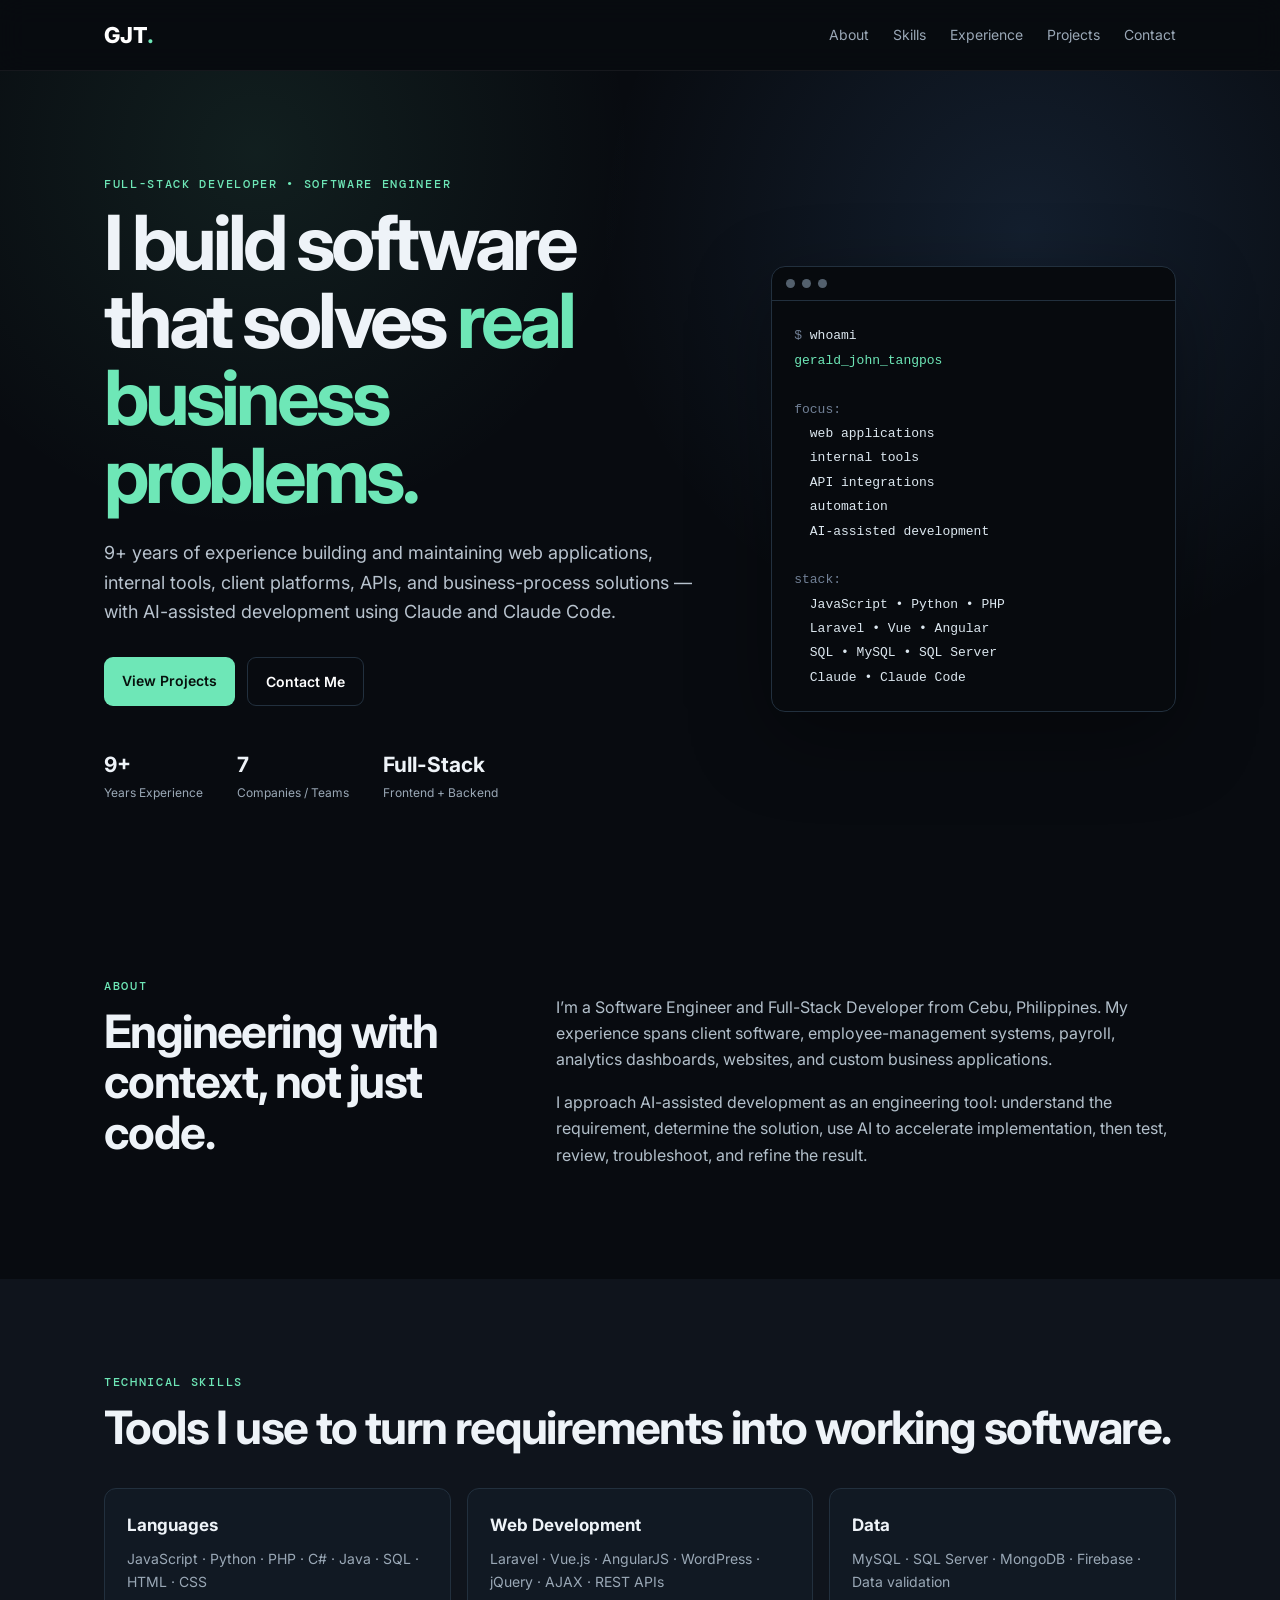
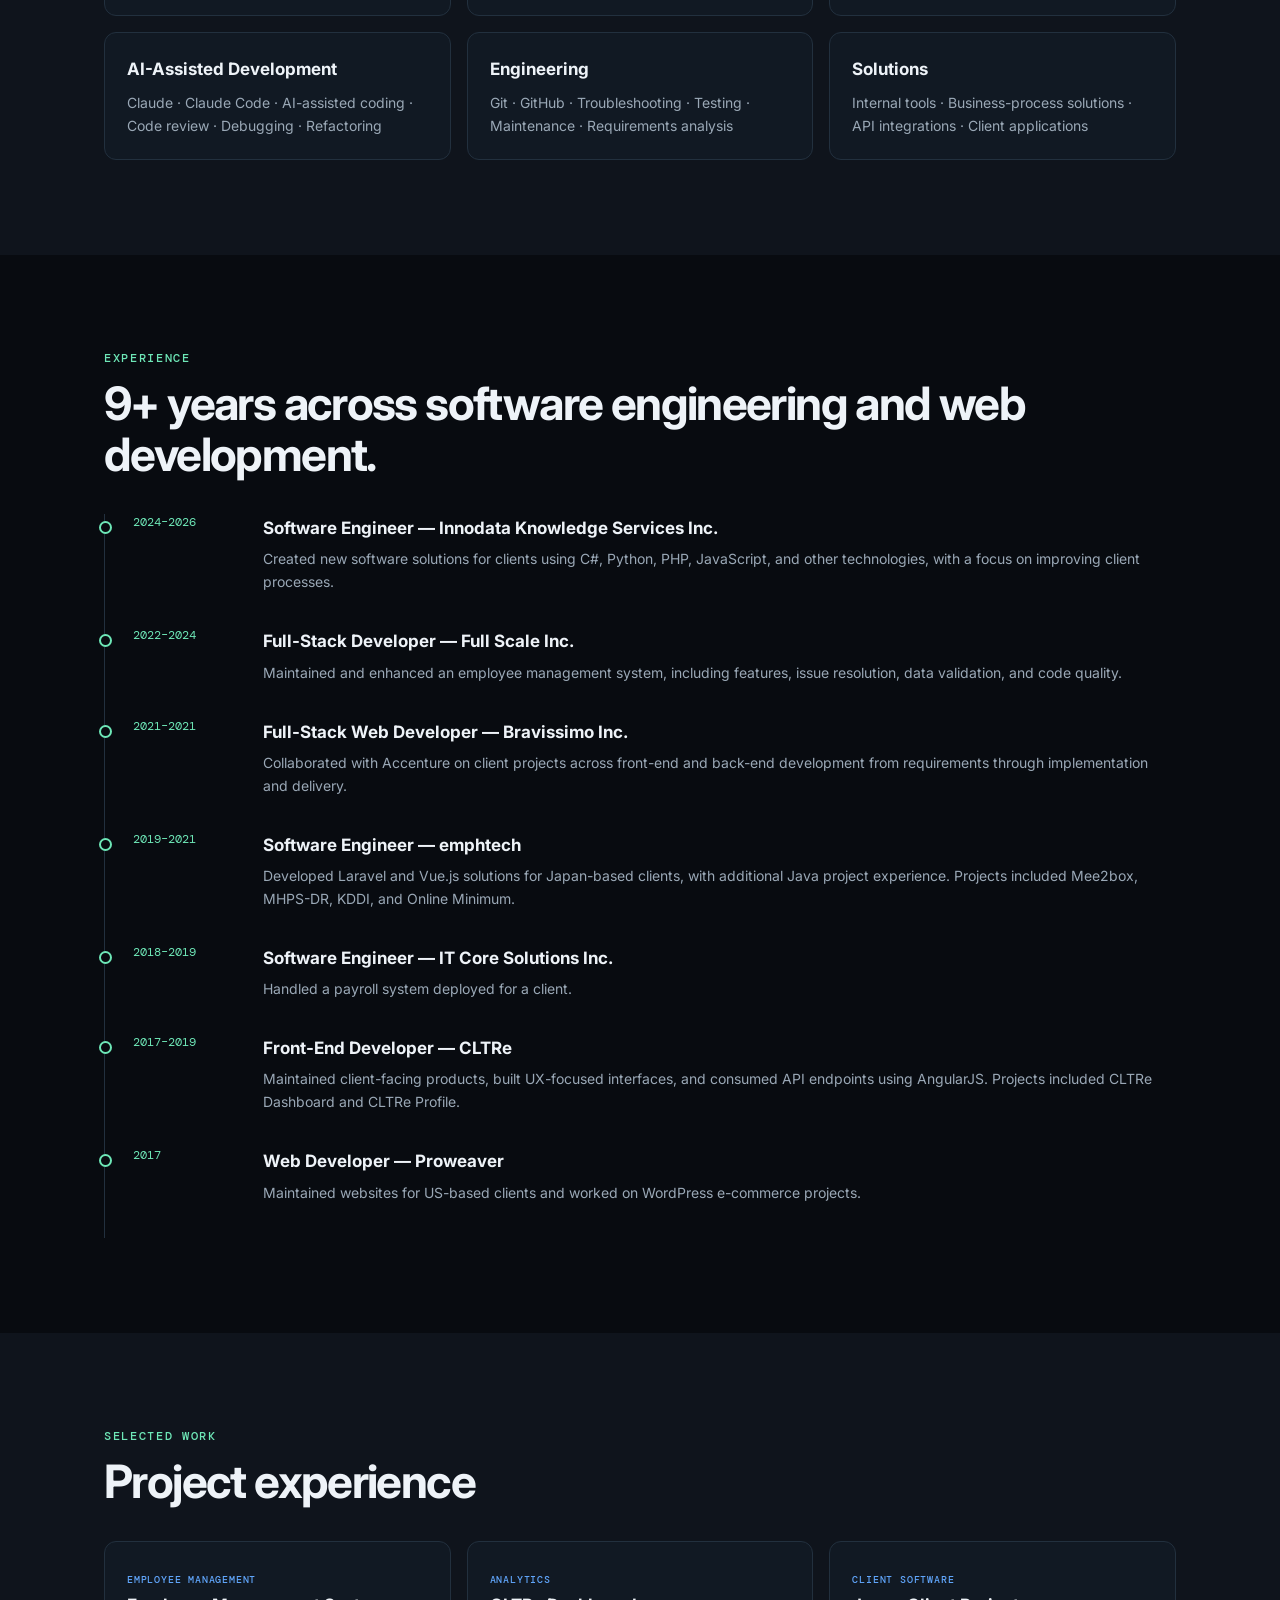
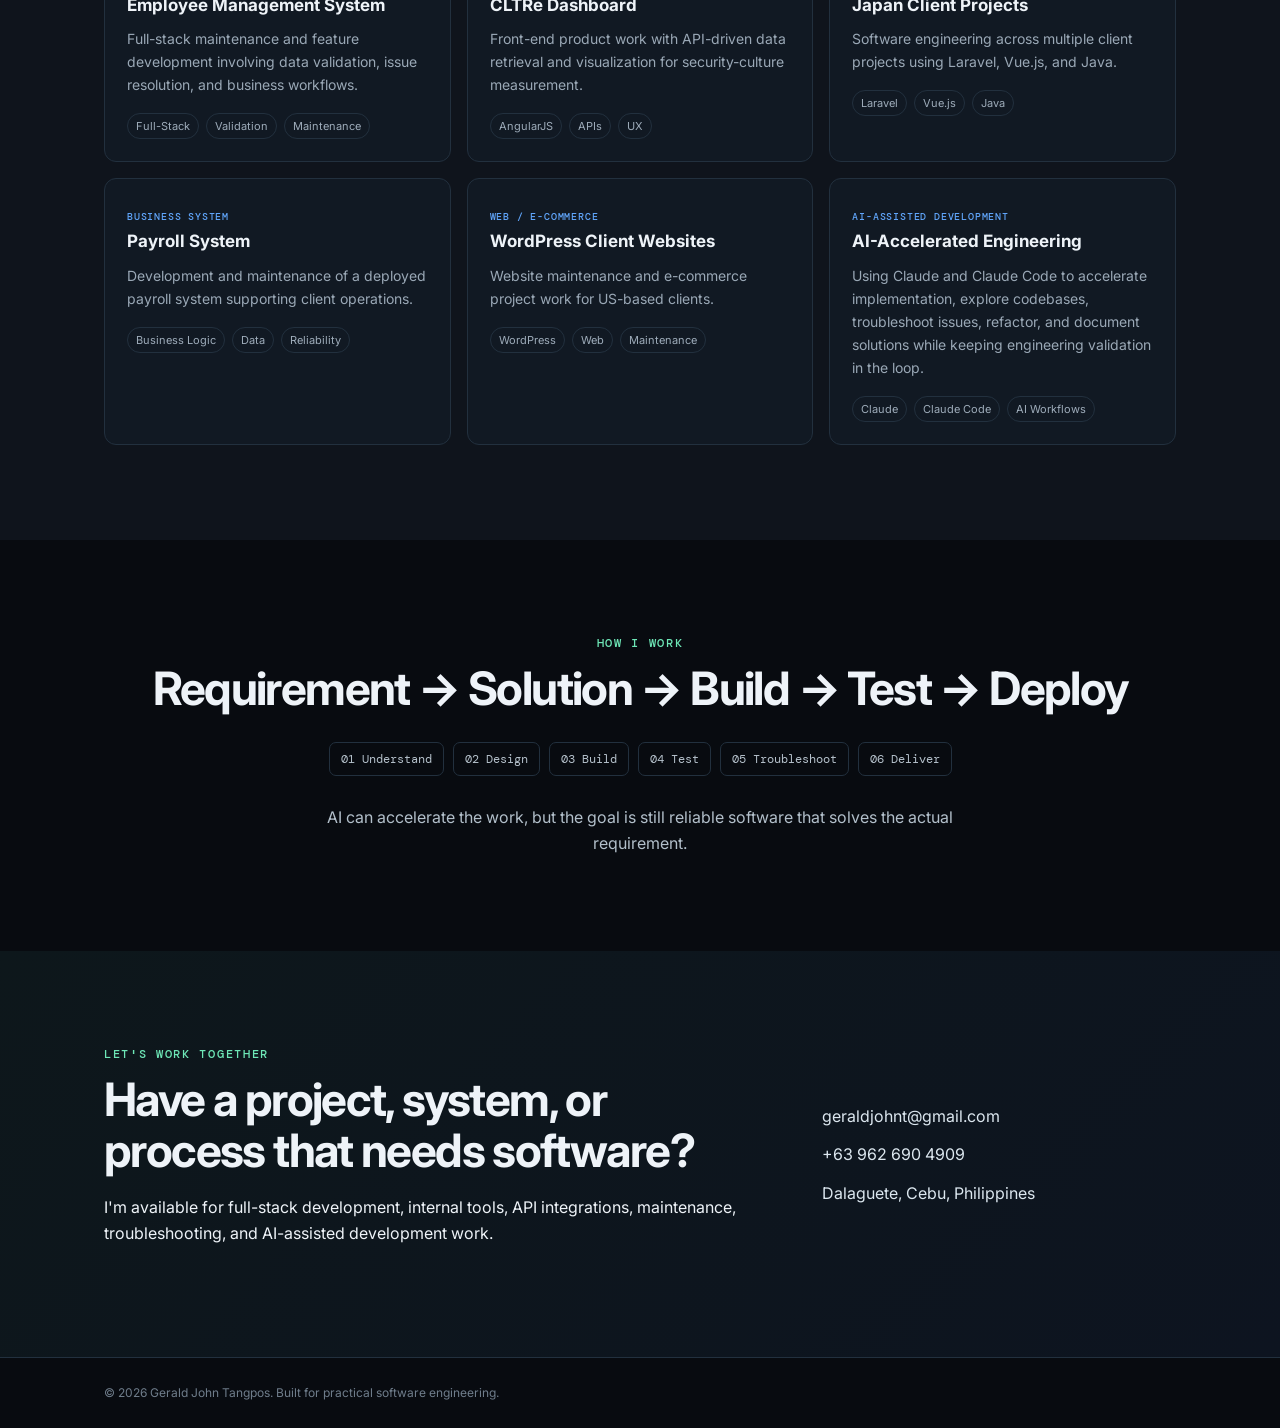
==== index.html @ 9de00f64 "First commit." ====
<!doctype html>
<html lang="en">
<head>
<meta charset="utf-8">
<meta name="viewport" content="width=device-width, initial-scale=1">
<title>Gerald John Tangpos — Full-Stack Developer</title>
<meta name="description" content="Portfolio of Gerald John Tangpos, Full-Stack Developer and Software Engineer specializing in modern web development and AI-assisted development.">
<link rel="stylesheet" href="style.css">
</head>
<body>
<header class="nav">
  <div class="wrap nav-inner">
    <a class="brand" href="#top">GJT<span>.</span></a>
    <nav>
      <a href="#about">About</a><a href="#skills">Skills</a><a href="#experience">Experience</a><a href="#projects">Projects</a><a href="#contact">Contact</a>
    </nav>
  </div>
</header>

<main id="top">
<section class="hero">
  <div class="wrap hero-grid">
    <div>
      <p class="eyebrow">FULL-STACK DEVELOPER • SOFTWARE ENGINEER</p>
      <h1>I build software that solves <span>real business problems.</span></h1>
      <p class="lead">9+ years of experience building and maintaining web applications, internal tools, client platforms, APIs, and business-process solutions — with AI-assisted development using Claude and Claude Code.</p>
      <div class="actions">
        <a class="btn primary" href="#projects">View Projects</a>
        <a class="btn secondary" href="mailto:geraldjohnt@gmail.com">Contact Me</a>
      </div>
      <div class="mini-stats"><div><strong>9+</strong><span>Years Experience</span></div><div><strong>7</strong><span>Companies / Teams</span></div><div><strong>Full-Stack</strong><span>Frontend + Backend</span></div></div>
    </div>
    <div class="hero-card">
      <div class="terminal-top"><i></i><i></i><i></i></div>
      <pre><code><span class="muted">$</span> whoami
<span class="key">gerald_john_tangpos</span>

<span class="muted">focus:</span>
  web applications
  internal tools
  API integrations
  automation
  AI-assisted development

<span class="muted">stack:</span>
  JavaScript • Python • PHP
  Laravel • Vue • Angular
  SQL • MySQL • SQL Server
  Claude • Claude Code</code></pre>
    </div>
  </div>
</section>

<section id="about" class="section">
<div class="wrap two-col">
  <div><p class="eyebrow">ABOUT</p><h2>Engineering with context, not just code.</h2></div>
  <div class="copy">
    <p>I’m a Software Engineer and Full-Stack Developer from Cebu, Philippines. My experience spans client software, employee-management systems, payroll, analytics dashboards, websites, and custom business applications.</p>
    <p>I approach AI-assisted development as an engineering tool: understand the requirement, determine the solution, use AI to accelerate implementation, then test, review, troubleshoot, and refine the result.</p>
  </div>
</div>
</section>

<section id="skills" class="section alt">
<div class="wrap">
  <p class="eyebrow">TECHNICAL SKILLS</p><h2>Tools I use to turn requirements into working software.</h2>
  <div class="skill-grid">
    <article><h3>Languages</h3><p>JavaScript · Python · PHP · C# · Java · SQL · HTML · CSS</p></article>
    <article><h3>Web Development</h3><p>Laravel · Vue.js · AngularJS · WordPress · jQuery · AJAX · REST APIs</p></article>
    <article><h3>Data</h3><p>MySQL · SQL Server · MongoDB · Firebase · Data validation</p></article>
    <article><h3>AI-Assisted Development</h3><p>Claude · Claude Code · AI-assisted coding · Code review · Debugging · Refactoring</p></article>
    <article><h3>Engineering</h3><p>Git · GitHub · Troubleshooting · Testing · Maintenance · Requirements analysis</p></article>
    <article><h3>Solutions</h3><p>Internal tools · Business-process solutions · API integrations · Client applications</p></article>
  </div>
</div>
</section>

<section id="experience" class="section">
<div class="wrap">
  <p class="eyebrow">EXPERIENCE</p><h2>9+ years across software engineering and web development.</h2>
  <div class="timeline">
    <div><span>2024–2026</span><article><h3>Software Engineer — Innodata Knowledge Services Inc.</h3><p>Created new software solutions for clients using C#, Python, PHP, JavaScript, and other technologies, with a focus on improving client processes.</p></article></div>
    <div><span>2022–2024</span><article><h3>Full-Stack Developer — Full Scale Inc.</h3><p>Maintained and enhanced an employee management system, including features, issue resolution, data validation, and code quality.</p></article></div>
    <div><span>2021–2021</span><article><h3>Full-Stack Web Developer — Bravissimo Inc.</h3><p>Collaborated with Accenture on client projects across front-end and back-end development from requirements through implementation and delivery.</p></article></div>
    <div><span>2019–2021</span><article><h3>Software Engineer — emphtech</h3><p>Developed Laravel and Vue.js solutions for Japan-based clients, with additional Java project experience. Projects included Mee2box, MHPS-DR, KDDI, and Online Minimum.</p></article></div>
    <div><span>2018–2019</span><article><h3>Software Engineer — IT Core Solutions Inc.</h3><p>Handled a payroll system deployed for a client.</p></article></div>
    <div><span>2017–2019</span><article><h3>Front-End Developer — CLTRe</h3><p>Maintained client-facing products, built UX-focused interfaces, and consumed API endpoints using AngularJS. Projects included CLTRe Dashboard and CLTRe Profile.</p></article></div>
    <div><span>2017</span><article><h3>Web Developer — Proweaver</h3><p>Maintained websites for US-based clients and worked on WordPress e-commerce projects.</p></article></div>
  </div>
</div>
</section>

<section id="projects" class="section alt">
<div class="wrap">
  <p class="eyebrow">SELECTED WORK</p><h2>Project experience</h2>
  <div class="project-grid">
    <article class="project"><span class="tag">EMPLOYEE MANAGEMENT</span><h3>Employee Management System</h3><p>Full-stack maintenance and feature development involving data validation, issue resolution, and business workflows.</p><div class="chips"><span>Full-Stack</span><span>Validation</span><span>Maintenance</span></div></article>
    <article class="project"><span class="tag">ANALYTICS</span><h3>CLTRe Dashboard</h3><p>Front-end product work with API-driven data retrieval and visualization for security-culture measurement.</p><div class="chips"><span>AngularJS</span><span>APIs</span><span>UX</span></div></article>
    <article class="project"><span class="tag">CLIENT SOFTWARE</span><h3>Japan Client Projects</h3><p>Software engineering across multiple client projects using Laravel, Vue.js, and Java.</p><div class="chips"><span>Laravel</span><span>Vue.js</span><span>Java</span></div></article>
    <article class="project"><span class="tag">BUSINESS SYSTEM</span><h3>Payroll System</h3><p>Development and maintenance of a deployed payroll system supporting client operations.</p><div class="chips"><span>Business Logic</span><span>Data</span><span>Reliability</span></div></article>
    <article class="project"><span class="tag">WEB / E-COMMERCE</span><h3>WordPress Client Websites</h3><p>Website maintenance and e-commerce project work for US-based clients.</p><div class="chips"><span>WordPress</span><span>Web</span><span>Maintenance</span></div></article>
    <article class="project"><span class="tag">AI-ASSISTED DEVELOPMENT</span><h3>AI-Accelerated Engineering</h3><p>Using Claude and Claude Code to accelerate implementation, explore codebases, troubleshoot issues, refactor, and document solutions while keeping engineering validation in the loop.</p><div class="chips"><span>Claude</span><span>Claude Code</span><span>AI Workflows</span></div></article>
  </div>
</div>
</section>

<section class="section">
<div class="wrap cta">
  <p class="eyebrow">HOW I WORK</p><h2>Requirement → Solution → Build → Test → Deploy</h2>
  <div class="process"><span>01 Understand</span><span>02 Design</span><span>03 Build</span><span>04 Test</span><span>05 Troubleshoot</span><span>06 Deliver</span></div>
  <p class="copy center">AI can accelerate the work, but the goal is still reliable software that solves the actual requirement.</p>
</div>
</section>

<section id="contact" class="section contact">
<div class="wrap contact-box">
  <div><p class="eyebrow">LET'S WORK TOGETHER</p><h2>Have a project, system, or process that needs software?</h2><p>I'm available for full-stack development, internal tools, API integrations, maintenance, troubleshooting, and AI-assisted development work.</p></div>
  <div class="contact-links"><a href="mailto:geraldjohnt@gmail.com">geraldjohnt@gmail.com</a><a href="tel:+639626904909">+63 962 690 4909</a><span>Dalaguete, Cebu, Philippines</span></div>
</div>
</section>
</main>
<footer><div class="wrap">© 2026 Gerald John Tangpos. Built for practical software engineering.</div></footer>
<script src="script.js"></script>
</body>
</html>
---- style.css ----
@import url('https://fonts.googleapis.com/css2?family=DM+Mono:wght@400;500&family=Inter:wght@400;500;600;700;800&display=swap');
:root{--bg:#080b10;--panel:#0f141c;--panel2:#111923;--text:#eef3f8;--muted:#9aa8b6;--line:#22303e;--accent:#6ee7b7;--accent2:#60a5fa;--max:1120px}
*{box-sizing:border-box}html{scroll-behavior:smooth}body{margin:0;background:var(--bg);color:var(--text);font-family:Inter,system-ui,sans-serif;line-height:1.65}.wrap{max-width:var(--max);margin:auto;padding:0 24px}
.nav{position:sticky;top:0;z-index:20;background:rgba(8,11,16,.82);backdrop-filter:blur(14px);border-bottom:1px solid rgba(255,255,255,.06)}.nav-inner{height:70px;display:flex;align-items:center;justify-content:space-between}.brand{font-weight:800;font-size:22px;color:#fff;text-decoration:none}.brand span{color:var(--accent)}nav{display:flex;gap:24px}nav a{color:var(--muted);text-decoration:none;font-size:14px}nav a:hover{color:#fff}
.hero{padding:105px 0 80px;background:radial-gradient(circle at 80% 20%,rgba(96,165,250,.13),transparent 35%),radial-gradient(circle at 20% 10%,rgba(110,231,183,.09),transparent 30%)}.hero-grid{display:grid;grid-template-columns:1.2fr .8fr;gap:60px;align-items:center}h1{font-size:clamp(44px,6vw,76px);line-height:1.02;letter-spacing:-.055em;margin:12px 0 24px}h1 span{color:var(--accent)}.lead{font-size:18px;color:#b8c3ce;max-width:760px}.eyebrow{font:500 12px "DM Mono",monospace;letter-spacing:.14em;color:var(--accent);margin:0 0 12px}.actions{display:flex;gap:12px;margin:30px 0}.btn{display:inline-block;padding:12px 18px;border-radius:9px;text-decoration:none;font-weight:600;font-size:14px}.primary{background:var(--accent);color:#06100c}.secondary{border:1px solid var(--line);color:#fff}.mini-stats{display:flex;gap:34px;margin-top:42px}.mini-stats div{display:flex;flex-direction:column}.mini-stats strong{font-size:21px}.mini-stats span{color:var(--muted);font-size:12px}
.hero-card{background:#070a0e;border:1px solid var(--line);border-radius:14px;box-shadow:0 25px 80px rgba(0,0,0,.35);overflow:hidden}.terminal-top{padding:12px 14px;border-bottom:1px solid var(--line);display:flex;gap:7px}.terminal-top i{width:9px;height:9px;border-radius:50%;background:#53606d}.hero-card pre{padding:22px;margin:0;overflow:auto;font:13px/1.8 "DM Mono",monospace;color:#dce7ef}.key{color:var(--accent)}.muted{color:#718096}
.section{padding:95px 0}.alt{background:var(--panel)}.two-col{display:grid;grid-template-columns:.75fr 1.25fr;gap:80px}h2{font-size:clamp(30px,4vw,46px);line-height:1.1;letter-spacing:-.035em;margin:0 0 18px}.copy{color:#b2bfca}.skill-grid,.project-grid{display:grid;grid-template-columns:repeat(3,1fr);gap:16px;margin-top:35px}.skill-grid article,.project{background:var(--panel2);border:1px solid var(--line);border-radius:12px;padding:22px}.skill-grid h3,.project h3{margin:0 0 8px;font-size:17px}.skill-grid p,.project p{margin:0;color:var(--muted);font-size:14px}.timeline{margin-top:35px;border-left:1px solid var(--line);padding-left:28px}.timeline>div{display:grid;grid-template-columns:110px 1fr;gap:20px;padding:0 0 34px;position:relative}.timeline>div:before{content:"";position:absolute;left:-34px;top:7px;width:9px;height:9px;border:2px solid var(--accent);border-radius:50%;background:var(--bg)}.timeline span{font:12px "DM Mono",monospace;color:var(--accent)}.timeline h3{margin:0 0 5px;font-size:17px}.timeline p{margin:0;color:var(--muted);font-size:14px}.tag{font:500 10px "DM Mono",monospace;color:var(--accent2);letter-spacing:.08em}.chips{display:flex;flex-wrap:wrap;gap:7px;margin-top:17px}.chips span{border:1px solid var(--line);border-radius:999px;padding:3px 8px;color:#9eacba;font-size:11px}.cta{text-align:center}.process{display:flex;justify-content:center;flex-wrap:wrap;gap:9px;margin:28px 0}.process span{font:12px "DM Mono",monospace;border:1px solid var(--line);padding:8px 11px;border-radius:7px;color:#b6c2cc}.center{max-width:700px;margin:0 auto}.contact{background:linear-gradient(135deg,#0d171b,#0d1420)}.contact-box{display:grid;grid-template-columns:1.3fr .7fr;gap:60px;align-items:center}.contact-links{display:flex;flex-direction:column;gap:12px}.contact-links a,.contact-links span{color:#dce7ef;text-decoration:none}.contact-links a:hover{color:var(--accent)}footer{padding:25px 0;border-top:1px solid var(--line);color:#6f7d8b;font-size:12px}
@media(max-width:800px){nav{display:none}.hero{padding-top:70px}.hero-grid,.two-col,.contact-box{grid-template-columns:1fr}.skill-grid,.project-grid{grid-template-columns:1fr}.mini-stats{gap:18px;flex-wrap:wrap}.timeline>div{grid-template-columns:1fr;gap:4px}.hero-card{margin-top:20px}}
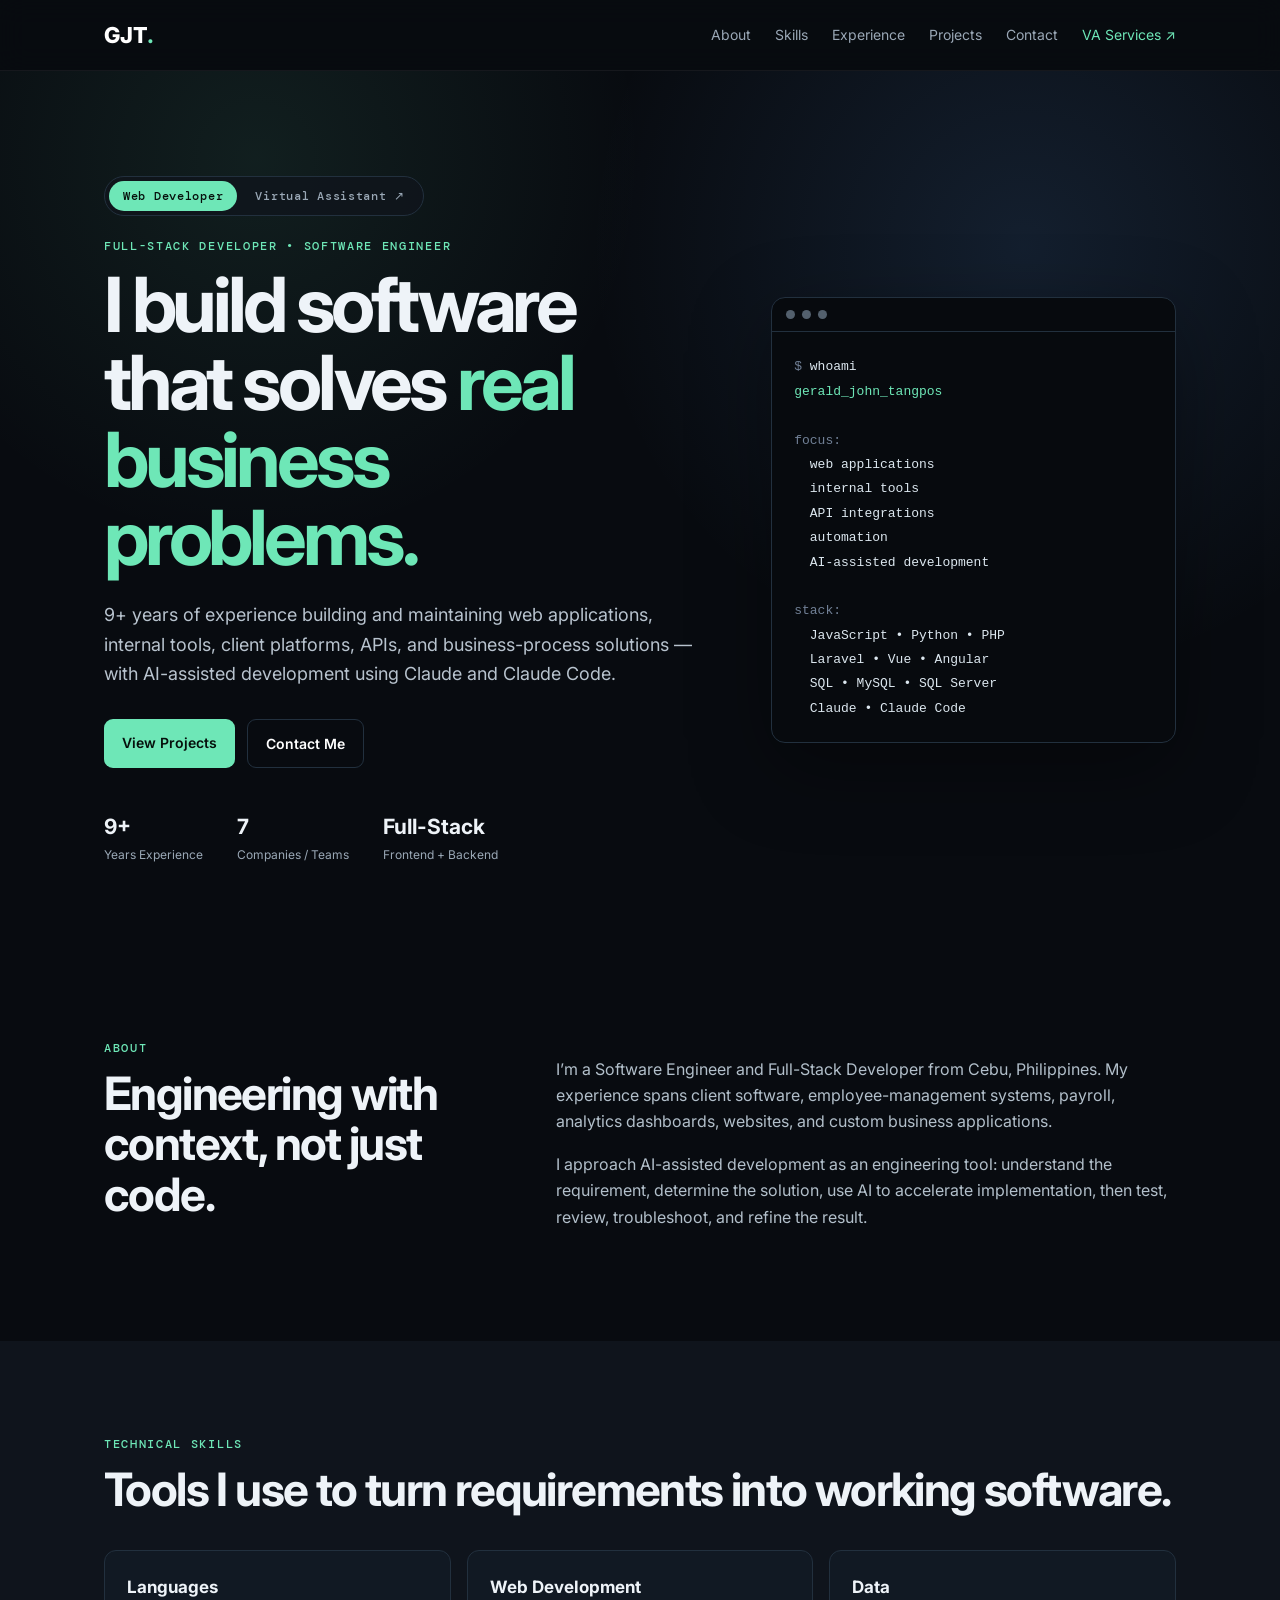
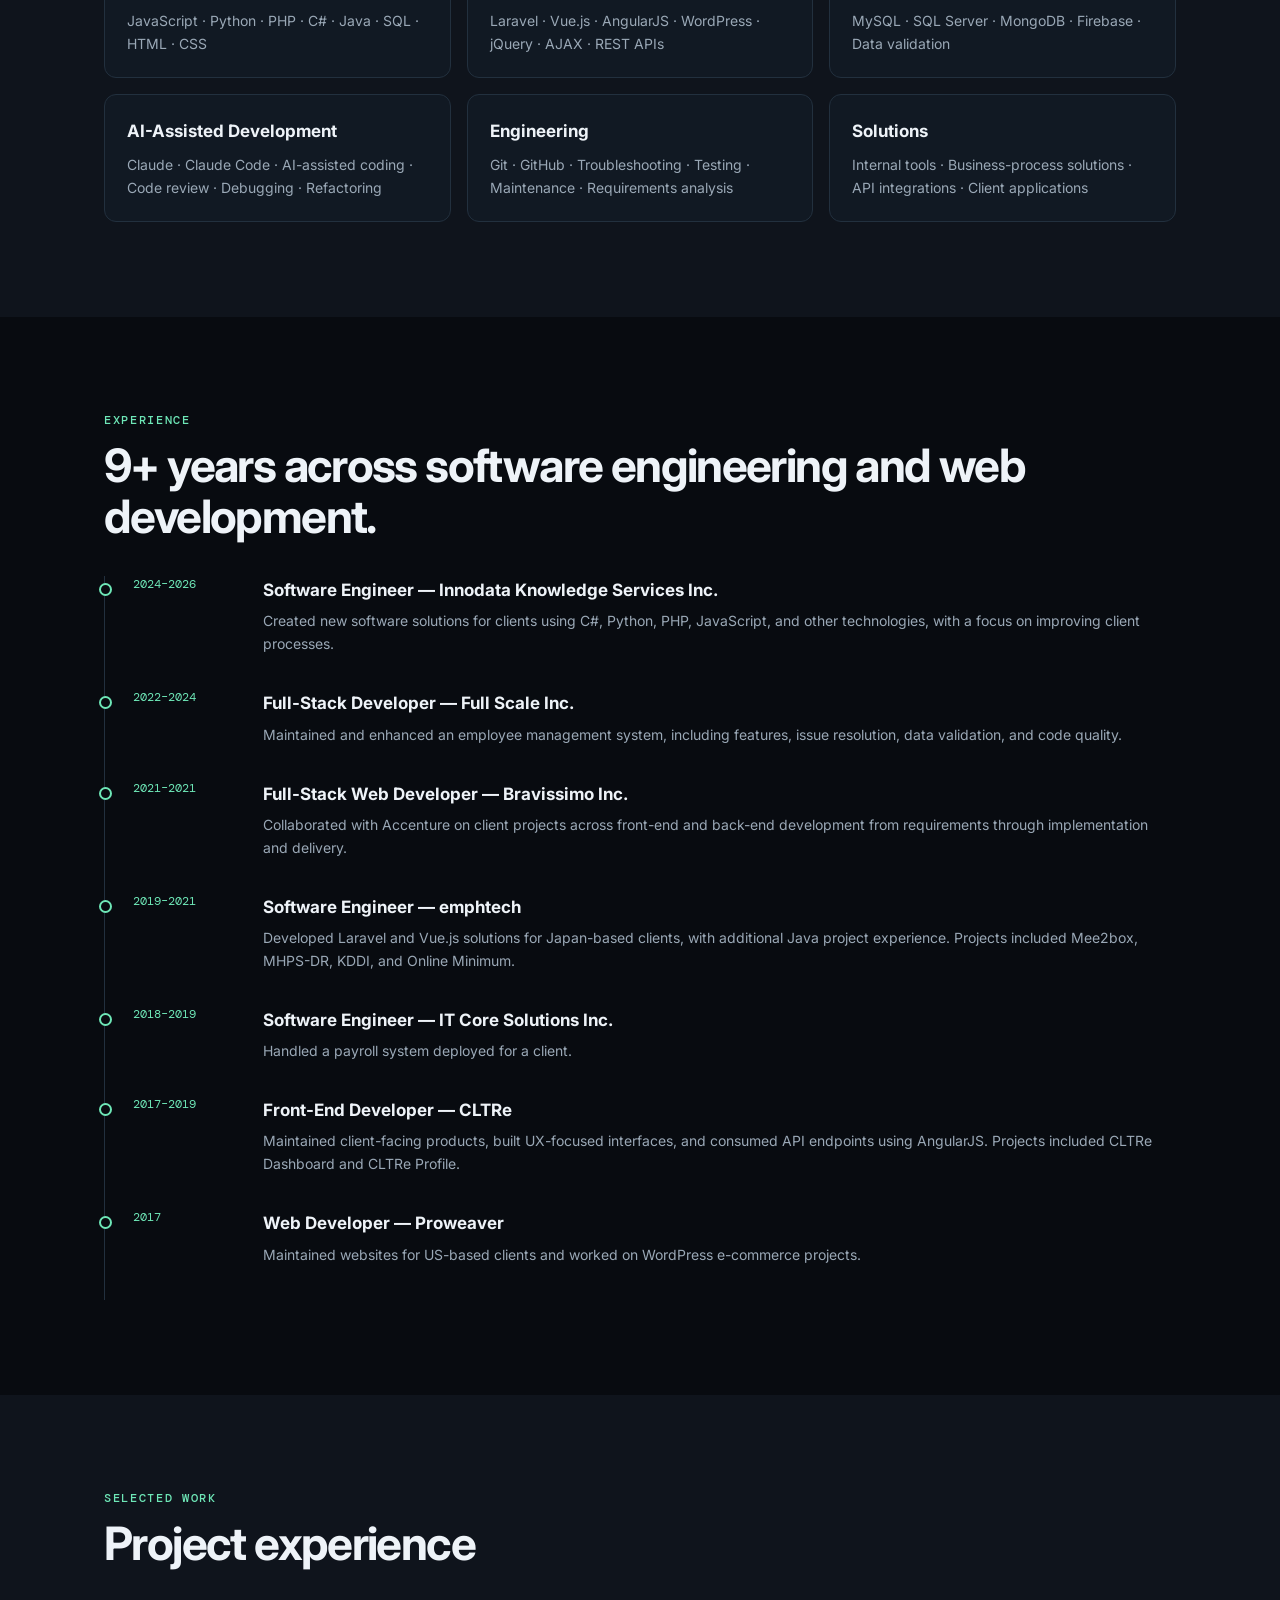
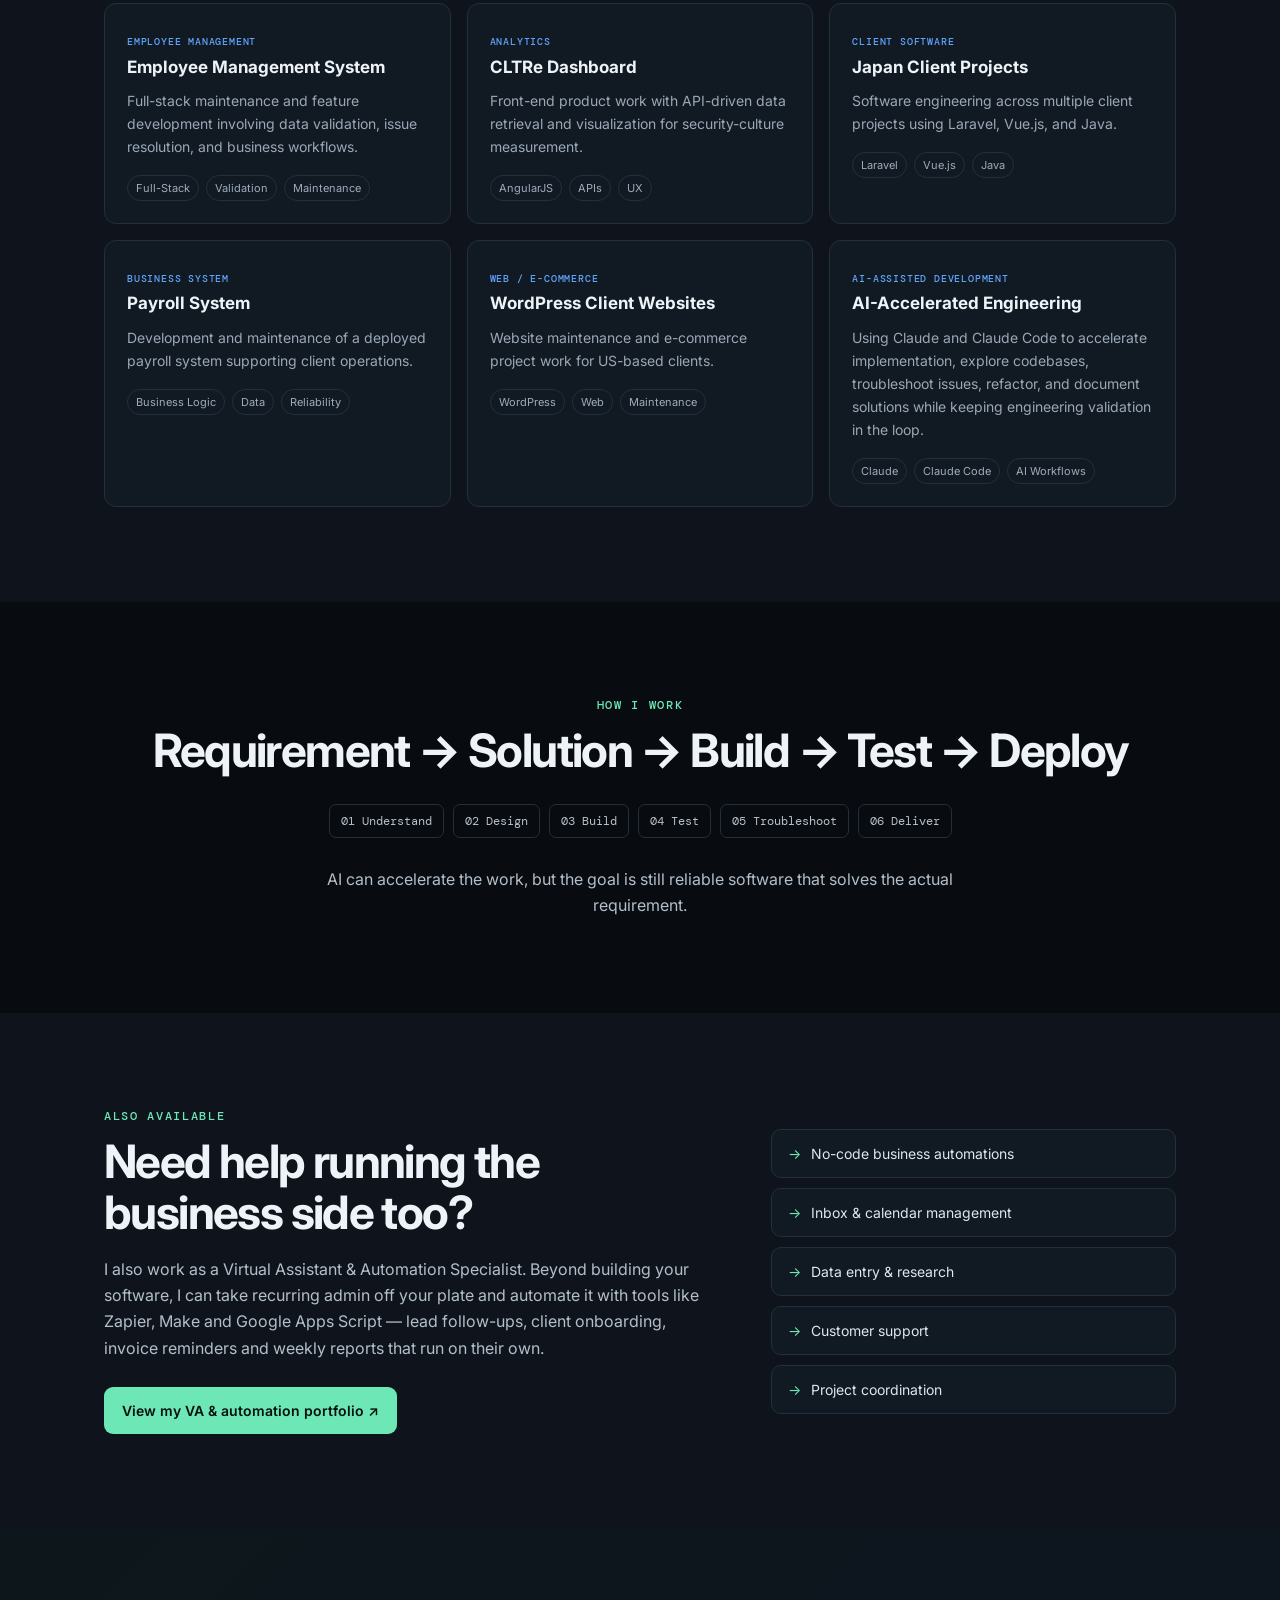
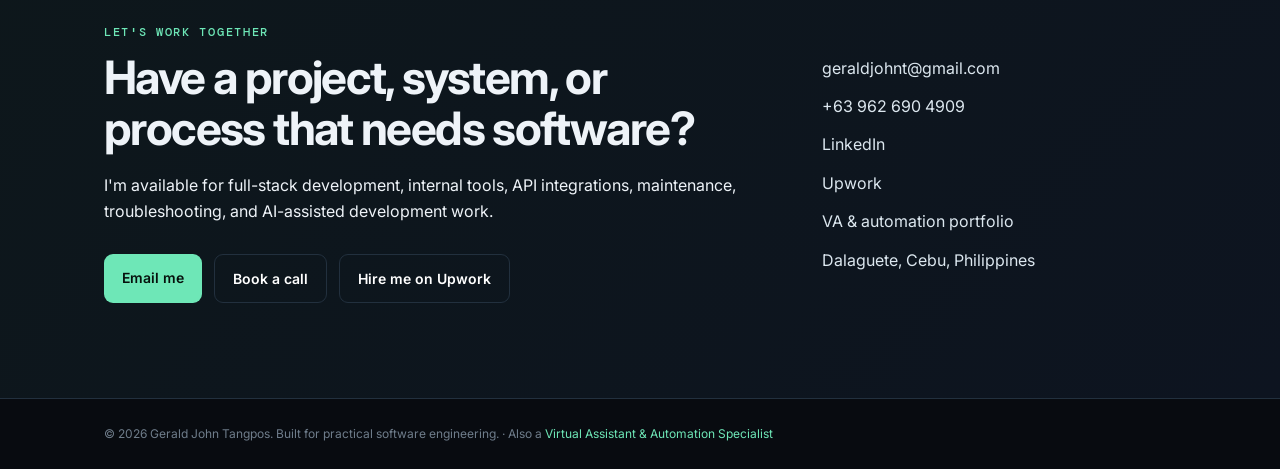
==== commit e724f778: "Link to VA portfolio; add contact links, sharing meta and polish - Hero switcher (Web Developer | Vi" ====
--- a/index.html
+++ b/index.html
@@ -5,6 +5,16 @@
 <meta name="viewport" content="width=device-width, initial-scale=1">
 <title>Gerald John Tangpos — Full-Stack Developer</title>
 <meta name="description" content="Portfolio of Gerald John Tangpos, Full-Stack Developer and Software Engineer specializing in modern web development and AI-assisted development.">
+<meta name="theme-color" content="#080b10">
+<meta property="og:type" content="website">
+<meta property="og:url" content="https://geraldjohnt.github.io/web-developer-portfolio/">
+<meta property="og:title" content="Gerald John Tangpos — Full-Stack Developer">
+<meta property="og:description" content="I build software that solves real business problems: web applications, internal tools, API integrations and automation.">
+<meta name="twitter:card" content="summary">
+<link rel="icon" href="data:image/svg+xml,%3Csvg xmlns='http://www.w3.org/2000/svg' viewBox='0 0 64 64'%3E%3Crect width='64' height='64' rx='14' fill='%23080b10'/%3E%3Ctext x='50%25' y='54%25' text-anchor='middle' dominant-baseline='middle' font-family='Arial,sans-serif' font-weight='800' font-size='30' fill='%236ee7b7'%3EGJT%3C/text%3E%3C/svg%3E">
+<link rel="preconnect" href="https://fonts.googleapis.com">
+<link rel="preconnect" href="https://fonts.gstatic.com" crossorigin>
+<link rel="stylesheet" href="https://fonts.googleapis.com/css2?family=DM+Mono:wght@400;500&family=Inter:wght@400;500;600;700;800&display=swap">
 <link rel="stylesheet" href="style.css">
 </head>
 <body>
@@ -12,7 +22,7 @@
   <div class="wrap nav-inner">
     <a class="brand" href="#top">GJT<span>.</span></a>
     <nav>
-      <a href="#about">About</a><a href="#skills">Skills</a><a href="#experience">Experience</a><a href="#projects">Projects</a><a href="#contact">Contact</a>
+      <a href="#about">About</a><a href="#skills">Skills</a><a href="#experience">Experience</a><a href="#projects">Projects</a><a href="#contact">Contact</a><a href="https://geraldjohnt.github.io/va-portfolio/" class="nav-external">VA Services &#8599;</a>
     </nav>
   </div>
 </header>
@@ -21,6 +31,10 @@
 <section class="hero">
   <div class="wrap hero-grid">
     <div>
+      <div class="portfolio-switch" role="navigation" aria-label="Switch portfolio">
+        <a aria-current="page">Web Developer</a>
+        <a href="https://geraldjohnt.github.io/va-portfolio/">Virtual Assistant &#8599;</a>
+      </div>
       <p class="eyebrow">FULL-STACK DEVELOPER • SOFTWARE ENGINEER</p>
       <h1>I build software that solves <span>real business problems.</span></h1>
       <p class="lead">9+ years of experience building and maintaining web applications, internal tools, client platforms, APIs, and business-process solutions — with AI-assisted development using Claude and Claude Code.</p>
@@ -112,14 +126,33 @@
 </div>
 </section>
 
+<section id="business-support" class="section alt">
+<div class="wrap va-promo">
+  <div>
+    <p class="eyebrow">ALSO AVAILABLE</p>
+    <h2>Need help running the business side too?</h2>
+    <p class="copy">I also work as a Virtual Assistant &amp; Automation Specialist. Beyond building your software, I can take recurring admin off your plate and automate it with tools like Zapier, Make and Google Apps Script — lead follow-ups, client onboarding, invoice reminders and weekly reports that run on their own.</p>
+    <a class="btn primary" href="https://geraldjohnt.github.io/va-portfolio/">View my VA &amp; automation portfolio &#8599;</a>
+  </div>
+  <ul>
+    <li>No-code business automations</li>
+    <li>Inbox &amp; calendar management</li>
+    <li>Data entry &amp; research</li>
+    <li>Customer support</li>
+    <li>Project coordination</li>
+  </ul>
+</div>
+</section>
+
 <section id="contact" class="section contact">
 <div class="wrap contact-box">
-  <div><p class="eyebrow">LET'S WORK TOGETHER</p><h2>Have a project, system, or process that needs software?</h2><p>I'm available for full-stack development, internal tools, API integrations, maintenance, troubleshooting, and AI-assisted development work.</p></div>
-  <div class="contact-links"><a href="mailto:geraldjohnt@gmail.com">geraldjohnt@gmail.com</a><a href="tel:+639626904909">+63 962 690 4909</a><span>Dalaguete, Cebu, Philippines</span></div>
+  <div><p class="eyebrow">LET'S WORK TOGETHER</p><h2>Have a project, system, or process that needs software?</h2><p>I'm available for full-stack development, internal tools, API integrations, maintenance, troubleshooting, and AI-assisted development work.</p>
+    <div class="actions"><a class="btn primary" href="mailto:geraldjohnt@gmail.com?subject=Project%20enquiry">Email me</a><a class="btn secondary" href="mailto:geraldjohnt@gmail.com?subject=Project%20call%20request&amp;body=Hi%20Gerald%2C%0A%0AI%27d%20like%20to%20book%20a%20short%20call%20about%20a%20project.%0A%0AWhat%20I%20need%20built%3A%20%0AMy%20timezone%3A%20%0ATimes%20that%20work%20for%20me%3A%20%0A">Book a call</a><a class="btn secondary" href="https://www.upwork.com/freelancers/~011ad574500f310d02" target="_blank" rel="noopener">Hire me on Upwork</a></div></div>
+  <div class="contact-links"><a href="mailto:geraldjohnt@gmail.com">geraldjohnt@gmail.com</a><a href="tel:+639626904909">+63 962 690 4909</a><a href="https://www.linkedin.com/in/gerald-john-tangpos-810341109/" target="_blank" rel="noopener">LinkedIn</a><a href="https://www.upwork.com/freelancers/~011ad574500f310d02" target="_blank" rel="noopener">Upwork</a><a href="https://geraldjohnt.github.io/va-portfolio/">VA &amp; automation portfolio</a><span>Dalaguete, Cebu, Philippines</span></div>
 </div>
 </section>
 </main>
-<footer><div class="wrap">© 2026 Gerald John Tangpos. Built for practical software engineering.</div></footer>
+<footer><div class="wrap">© <span id="year">2026</span> Gerald John Tangpos. Built for practical software engineering. · Also a <a href="https://geraldjohnt.github.io/va-portfolio/">Virtual Assistant &amp; Automation Specialist</a></div></footer>
 <script src="script.js"></script>
 </body>
 </html>
--- a/style.css
+++ b/style.css
@@ -1,8 +1,22 @@
-@import url('https://fonts.googleapis.com/css2?family=DM+Mono:wght@400;500&family=Inter:wght@400;500;600;700;800&display=swap');
 :root{--bg:#080b10;--panel:#0f141c;--panel2:#111923;--text:#eef3f8;--muted:#9aa8b6;--line:#22303e;--accent:#6ee7b7;--accent2:#60a5fa;--max:1120px}
 *{box-sizing:border-box}html{scroll-behavior:smooth}body{margin:0;background:var(--bg);color:var(--text);font-family:Inter,system-ui,sans-serif;line-height:1.65}.wrap{max-width:var(--max);margin:auto;padding:0 24px}
 .nav{position:sticky;top:0;z-index:20;background:rgba(8,11,16,.82);backdrop-filter:blur(14px);border-bottom:1px solid rgba(255,255,255,.06)}.nav-inner{height:70px;display:flex;align-items:center;justify-content:space-between}.brand{font-weight:800;font-size:22px;color:#fff;text-decoration:none}.brand span{color:var(--accent)}nav{display:flex;gap:24px}nav a{color:var(--muted);text-decoration:none;font-size:14px}nav a:hover{color:#fff}
 .hero{padding:105px 0 80px;background:radial-gradient(circle at 80% 20%,rgba(96,165,250,.13),transparent 35%),radial-gradient(circle at 20% 10%,rgba(110,231,183,.09),transparent 30%)}.hero-grid{display:grid;grid-template-columns:1.2fr .8fr;gap:60px;align-items:center}h1{font-size:clamp(44px,6vw,76px);line-height:1.02;letter-spacing:-.055em;margin:12px 0 24px}h1 span{color:var(--accent)}.lead{font-size:18px;color:#b8c3ce;max-width:760px}.eyebrow{font:500 12px "DM Mono",monospace;letter-spacing:.14em;color:var(--accent);margin:0 0 12px}.actions{display:flex;gap:12px;margin:30px 0}.btn{display:inline-block;padding:12px 18px;border-radius:9px;text-decoration:none;font-weight:600;font-size:14px}.primary{background:var(--accent);color:#06100c}.secondary{border:1px solid var(--line);color:#fff}.mini-stats{display:flex;gap:34px;margin-top:42px}.mini-stats div{display:flex;flex-direction:column}.mini-stats strong{font-size:21px}.mini-stats span{color:var(--muted);font-size:12px}
 .hero-card{background:#070a0e;border:1px solid var(--line);border-radius:14px;box-shadow:0 25px 80px rgba(0,0,0,.35);overflow:hidden}.terminal-top{padding:12px 14px;border-bottom:1px solid var(--line);display:flex;gap:7px}.terminal-top i{width:9px;height:9px;border-radius:50%;background:#53606d}.hero-card pre{padding:22px;margin:0;overflow:auto;font:13px/1.8 "DM Mono",monospace;color:#dce7ef}.key{color:var(--accent)}.muted{color:#718096}
 .section{padding:95px 0}.alt{background:var(--panel)}.two-col{display:grid;grid-template-columns:.75fr 1.25fr;gap:80px}h2{font-size:clamp(30px,4vw,46px);line-height:1.1;letter-spacing:-.035em;margin:0 0 18px}.copy{color:#b2bfca}.skill-grid,.project-grid{display:grid;grid-template-columns:repeat(3,1fr);gap:16px;margin-top:35px}.skill-grid article,.project{background:var(--panel2);border:1px solid var(--line);border-radius:12px;padding:22px}.skill-grid h3,.project h3{margin:0 0 8px;font-size:17px}.skill-grid p,.project p{margin:0;color:var(--muted);font-size:14px}.timeline{margin-top:35px;border-left:1px solid var(--line);padding-left:28px}.timeline>div{display:grid;grid-template-columns:110px 1fr;gap:20px;padding:0 0 34px;position:relative}.timeline>div:before{content:"";position:absolute;left:-34px;top:7px;width:9px;height:9px;border:2px solid var(--accent);border-radius:50%;background:var(--bg)}.timeline span{font:12px "DM Mono",monospace;color:var(--accent)}.timeline h3{margin:0 0 5px;font-size:17px}.timeline p{margin:0;color:var(--muted);font-size:14px}.tag{font:500 10px "DM Mono",monospace;color:var(--accent2);letter-spacing:.08em}.chips{display:flex;flex-wrap:wrap;gap:7px;margin-top:17px}.chips span{border:1px solid var(--line);border-radius:999px;padding:3px 8px;color:#9eacba;font-size:11px}.cta{text-align:center}.process{display:flex;justify-content:center;flex-wrap:wrap;gap:9px;margin:28px 0}.process span{font:12px "DM Mono",monospace;border:1px solid var(--line);padding:8px 11px;border-radius:7px;color:#b6c2cc}.center{max-width:700px;margin:0 auto}.contact{background:linear-gradient(135deg,#0d171b,#0d1420)}.contact-box{display:grid;grid-template-columns:1.3fr .7fr;gap:60px;align-items:center}.contact-links{display:flex;flex-direction:column;gap:12px}.contact-links a,.contact-links span{color:#dce7ef;text-decoration:none}.contact-links a:hover{color:var(--accent)}footer{padding:25px 0;border-top:1px solid var(--line);color:#6f7d8b;font-size:12px}
-@media(max-width:800px){nav{display:none}.hero{padding-top:70px}.hero-grid,.two-col,.contact-box{grid-template-columns:1fr}.skill-grid,.project-grid{grid-template-columns:1fr}.mini-stats{gap:18px;flex-wrap:wrap}.timeline>div{grid-template-columns:1fr;gap:4px}.hero-card{margin-top:20px}}
+section[id]{scroll-margin-top:80px}
+a:focus-visible{outline:2px solid var(--accent);outline-offset:3px;border-radius:4px}
+nav a.nav-external{color:var(--accent)}
+.portfolio-switch{display:inline-flex;gap:4px;padding:4px;margin-bottom:22px;border:1px solid var(--line);border-radius:999px;background:rgba(15,20,28,.8)}
+.portfolio-switch a{padding:7px 14px;border-radius:999px;font:500 12px "DM Mono",monospace;letter-spacing:.06em;text-decoration:none;color:var(--muted);transition:background .2s,color .2s}
+.portfolio-switch a[aria-current="page"]{background:var(--accent);color:#06100c}
+.portfolio-switch a:not([aria-current]):hover{color:#fff;background:var(--panel2)}
+.va-promo{display:grid;grid-template-columns:1.2fr .8fr;gap:60px;align-items:center}
+.va-promo .copy{margin:0 0 26px;max-width:62ch}
+.va-promo ul{list-style:none;margin:0;padding:0;display:grid;gap:10px}
+.va-promo li{background:var(--panel2);border:1px solid var(--line);border-radius:10px;padding:12px 16px;font-size:14px;color:#dce7ef}
+.va-promo li:before{content:"→";color:var(--accent);margin-right:10px}
+.contact-box .actions{flex-wrap:wrap;margin-bottom:0}
+footer a{color:var(--accent);text-decoration:none}footer a:hover{text-decoration:underline}
+@media(prefers-reduced-motion:reduce){html{scroll-behavior:auto}}
+@media(max-width:800px){.va-promo{grid-template-columns:1fr;gap:30px}nav{display:none}.hero{padding-top:70px}.hero-grid,.two-col,.contact-box{grid-template-columns:1fr}.skill-grid,.project-grid{grid-template-columns:1fr}.mini-stats{gap:18px;flex-wrap:wrap}.timeline>div{grid-template-columns:1fr;gap:4px}.hero-card{margin-top:20px}}
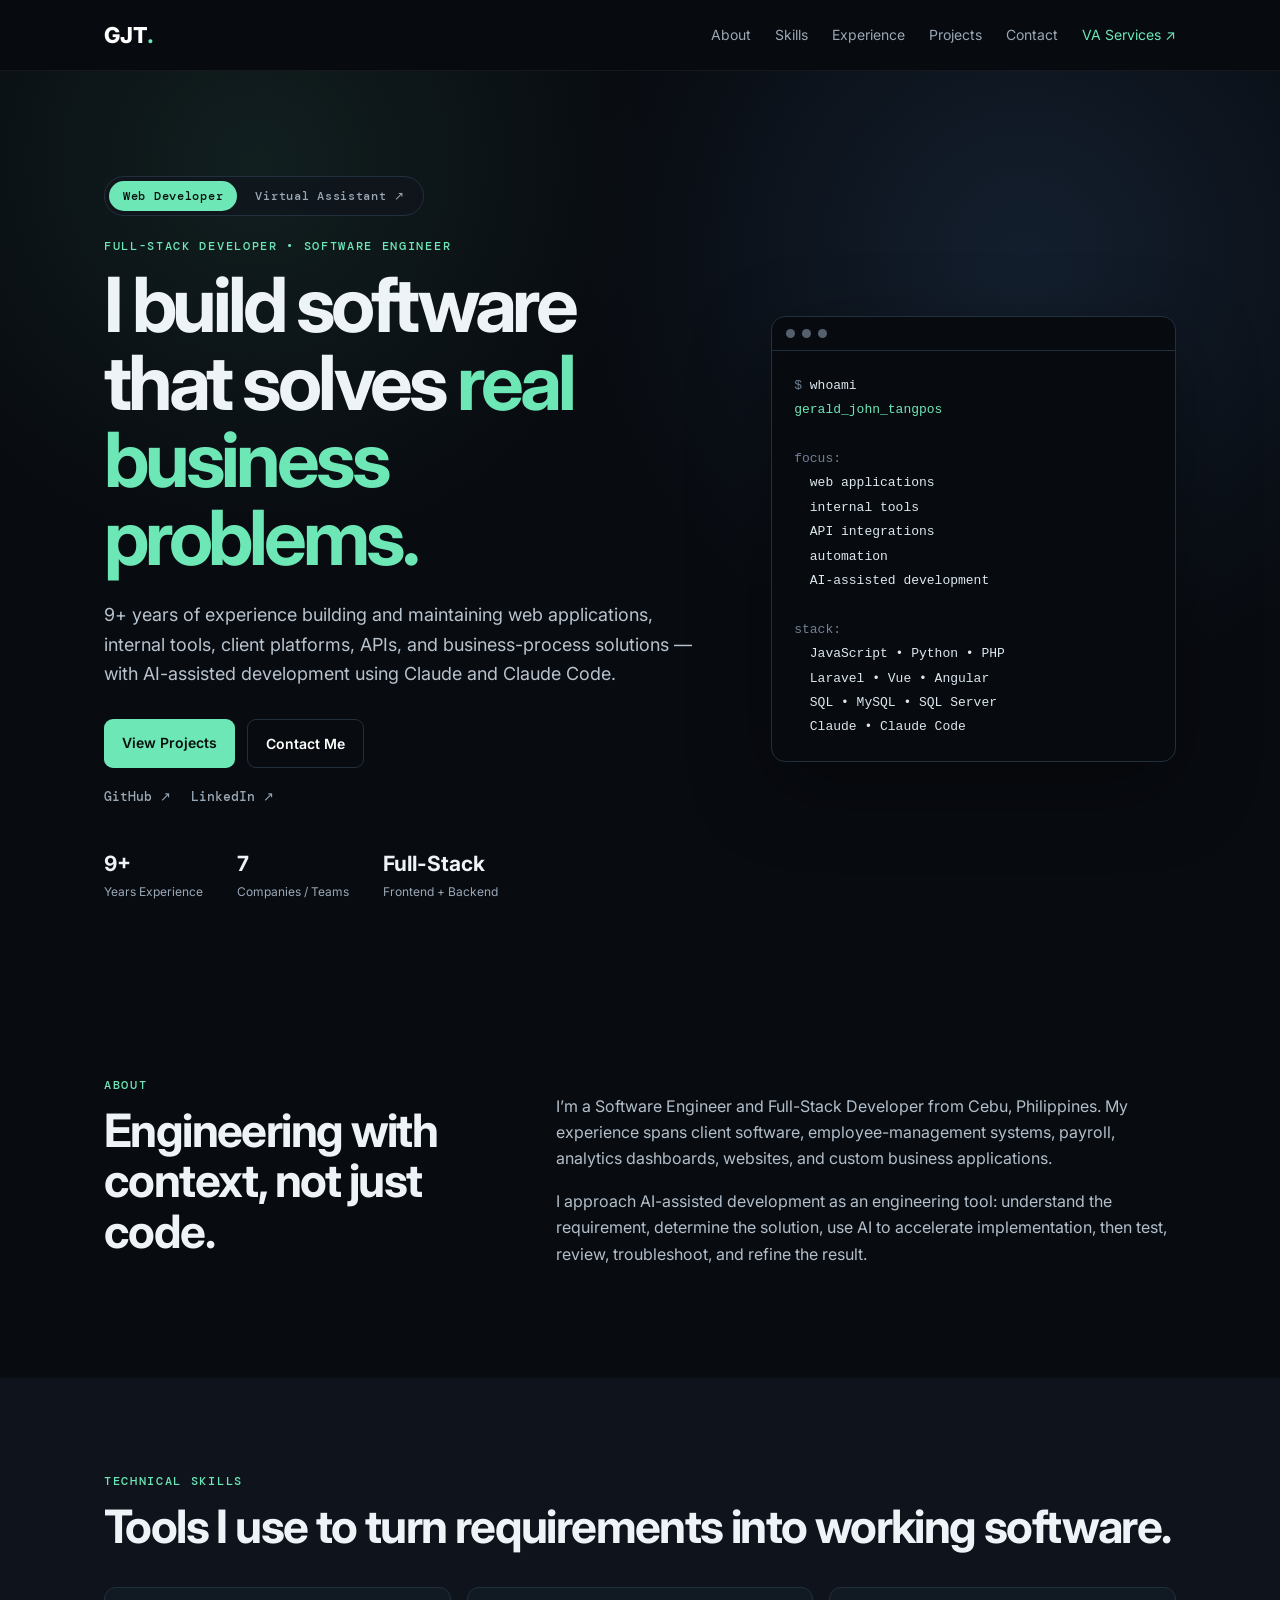
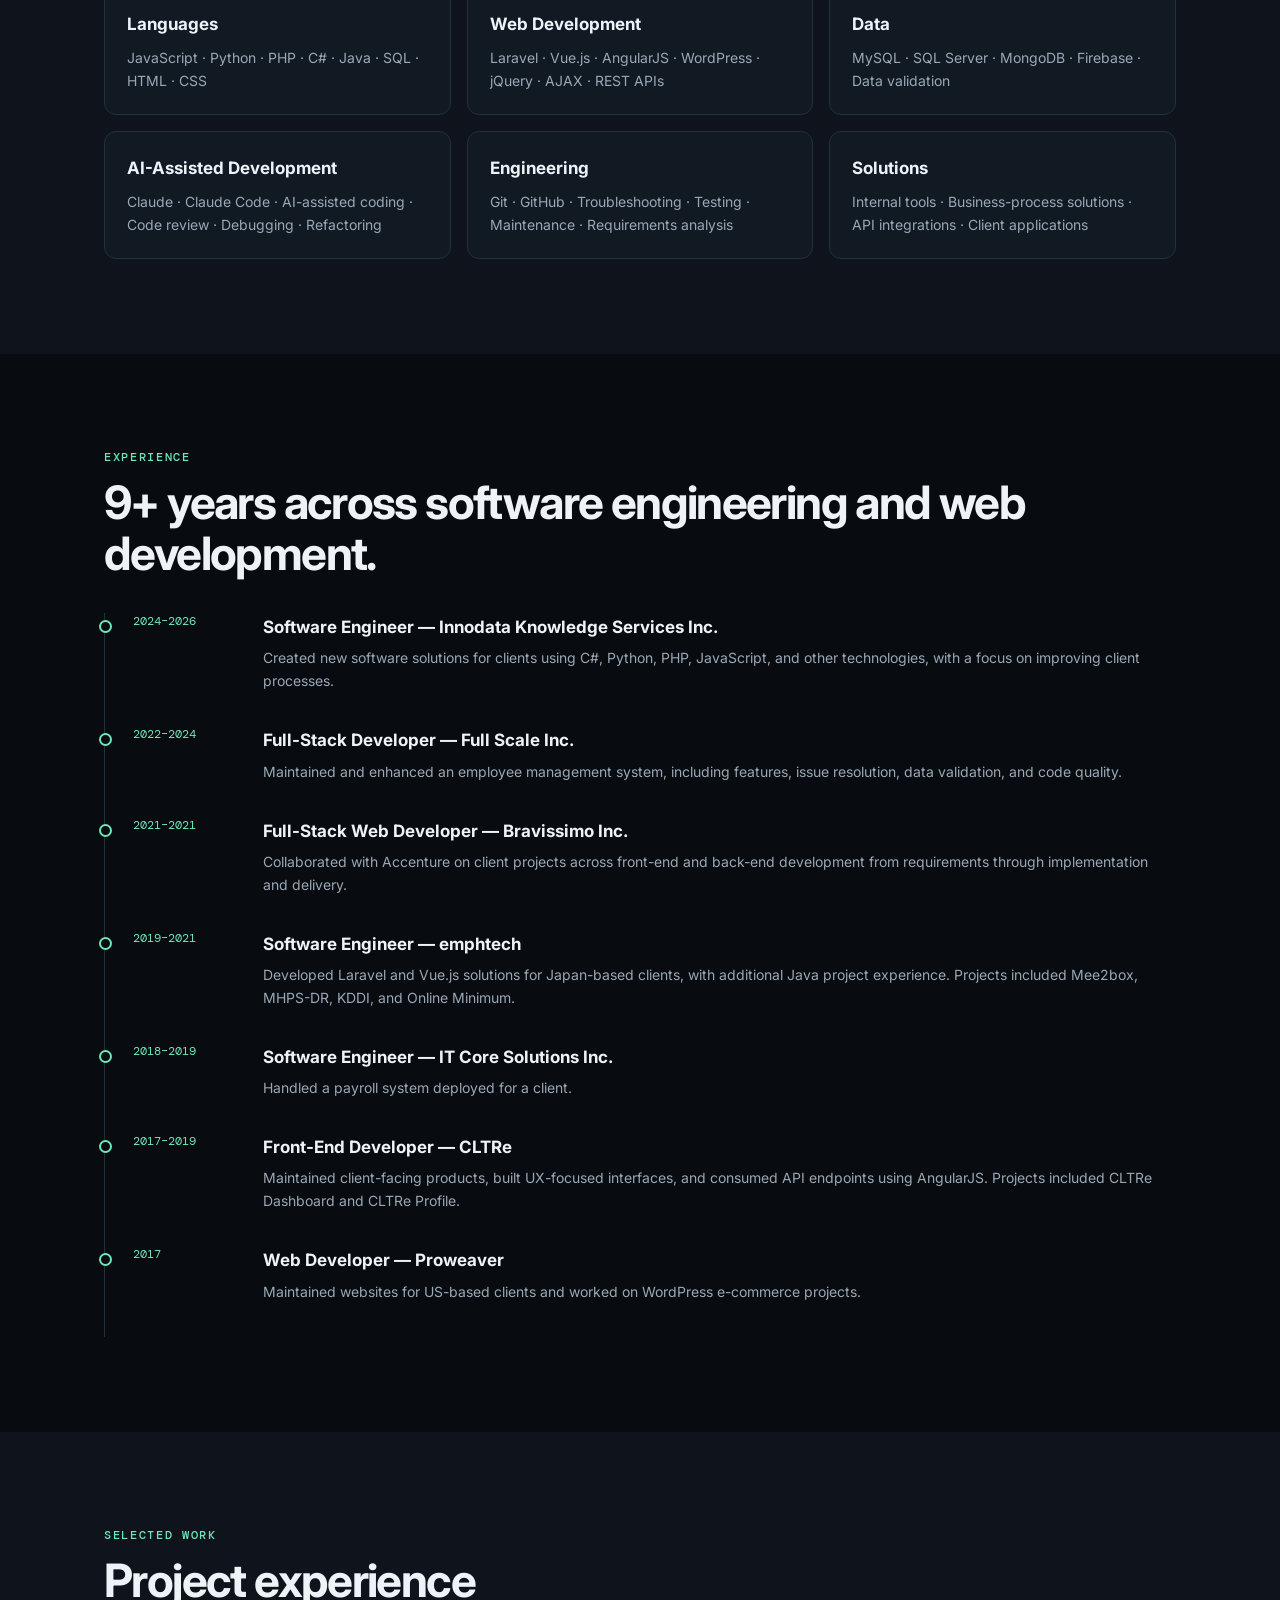
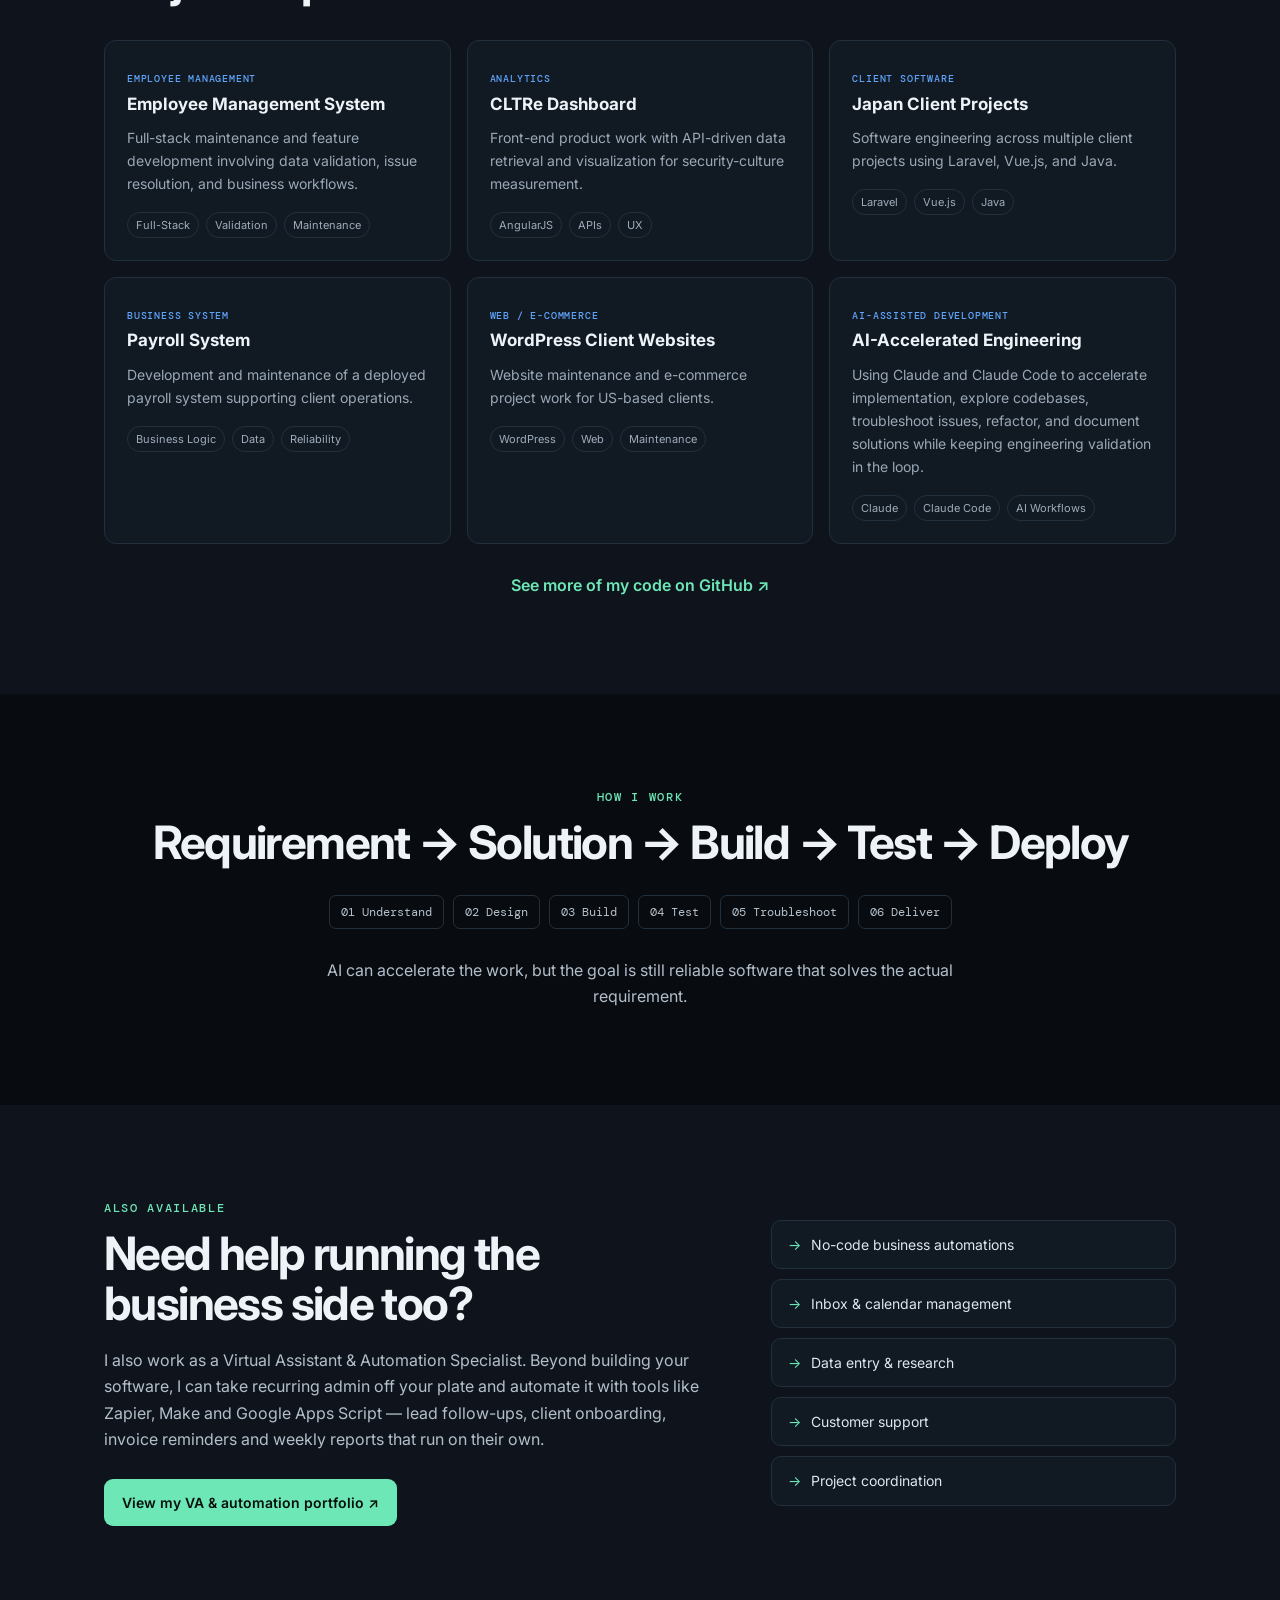
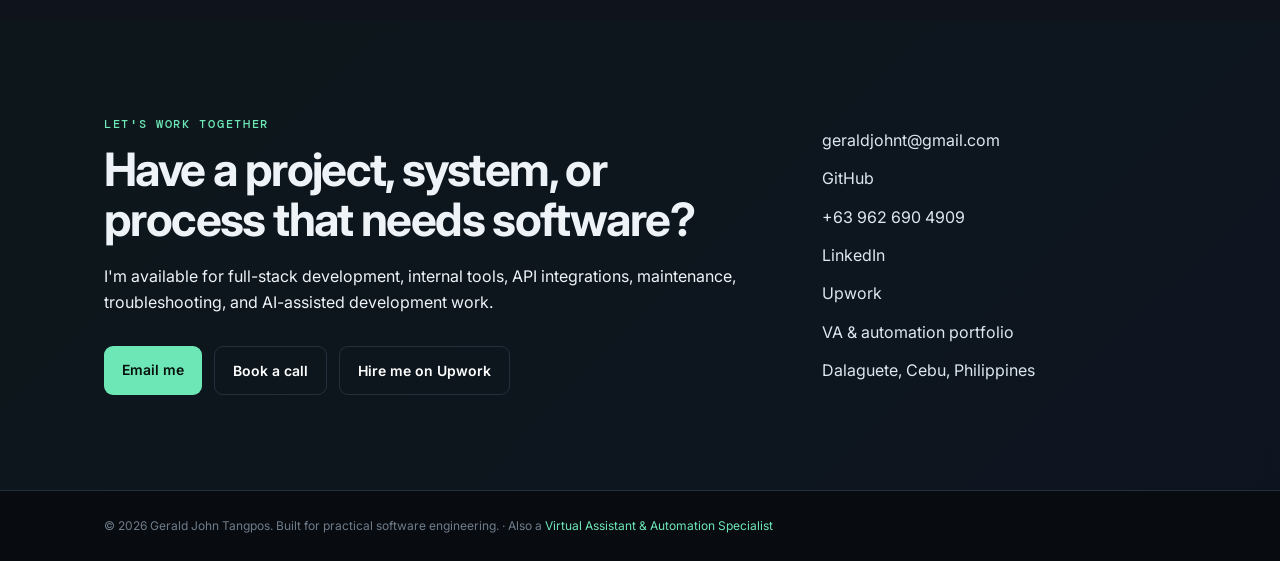
==== commit 637c8308: "Add GitHub profile links - GitHub and LinkedIn links under the hero buttons - 'See more of my code o" ====
--- a/index.html
+++ b/index.html
@@ -42,6 +42,7 @@
         <a class="btn primary" href="#projects">View Projects</a>
         <a class="btn secondary" href="mailto:geraldjohnt@gmail.com">Contact Me</a>
       </div>
+      <div class="profile-links"><a href="https://github.com/geraldjohnt" target="_blank" rel="noopener">GitHub &#8599;</a><a href="https://www.linkedin.com/in/gerald-john-tangpos-810341109/" target="_blank" rel="noopener">LinkedIn &#8599;</a></div>
       <div class="mini-stats"><div><strong>9+</strong><span>Years Experience</span></div><div><strong>7</strong><span>Companies / Teams</span></div><div><strong>Full-Stack</strong><span>Frontend + Backend</span></div></div>
     </div>
     <div class="hero-card">
@@ -115,6 +116,7 @@
     <article class="project"><span class="tag">WEB / E-COMMERCE</span><h3>WordPress Client Websites</h3><p>Website maintenance and e-commerce project work for US-based clients.</p><div class="chips"><span>WordPress</span><span>Web</span><span>Maintenance</span></div></article>
     <article class="project"><span class="tag">AI-ASSISTED DEVELOPMENT</span><h3>AI-Accelerated Engineering</h3><p>Using Claude and Claude Code to accelerate implementation, explore codebases, troubleshoot issues, refactor, and document solutions while keeping engineering validation in the loop.</p><div class="chips"><span>Claude</span><span>Claude Code</span><span>AI Workflows</span></div></article>
   </div>
+  <p class="more-link"><a href="https://github.com/geraldjohnt" target="_blank" rel="noopener">See more of my code on GitHub &#8599;</a></p>
 </div>
 </section>
 
@@ -148,7 +150,7 @@
 <div class="wrap contact-box">
   <div><p class="eyebrow">LET'S WORK TOGETHER</p><h2>Have a project, system, or process that needs software?</h2><p>I'm available for full-stack development, internal tools, API integrations, maintenance, troubleshooting, and AI-assisted development work.</p>
     <div class="actions"><a class="btn primary" href="mailto:geraldjohnt@gmail.com?subject=Project%20enquiry">Email me</a><a class="btn secondary" href="mailto:geraldjohnt@gmail.com?subject=Project%20call%20request&amp;body=Hi%20Gerald%2C%0A%0AI%27d%20like%20to%20book%20a%20short%20call%20about%20a%20project.%0A%0AWhat%20I%20need%20built%3A%20%0AMy%20timezone%3A%20%0ATimes%20that%20work%20for%20me%3A%20%0A">Book a call</a><a class="btn secondary" href="https://www.upwork.com/freelancers/~011ad574500f310d02" target="_blank" rel="noopener">Hire me on Upwork</a></div></div>
-  <div class="contact-links"><a href="mailto:geraldjohnt@gmail.com">geraldjohnt@gmail.com</a><a href="tel:+639626904909">+63 962 690 4909</a><a href="https://www.linkedin.com/in/gerald-john-tangpos-810341109/" target="_blank" rel="noopener">LinkedIn</a><a href="https://www.upwork.com/freelancers/~011ad574500f310d02" target="_blank" rel="noopener">Upwork</a><a href="https://geraldjohnt.github.io/va-portfolio/">VA &amp; automation portfolio</a><span>Dalaguete, Cebu, Philippines</span></div>
+  <div class="contact-links"><a href="mailto:geraldjohnt@gmail.com">geraldjohnt@gmail.com</a><a href="https://github.com/geraldjohnt" target="_blank" rel="noopener">GitHub</a><a href="tel:+639626904909">+63 962 690 4909</a><a href="https://www.linkedin.com/in/gerald-john-tangpos-810341109/" target="_blank" rel="noopener">LinkedIn</a><a href="https://www.upwork.com/freelancers/~011ad574500f310d02" target="_blank" rel="noopener">Upwork</a><a href="https://geraldjohnt.github.io/va-portfolio/">VA &amp; automation portfolio</a><span>Dalaguete, Cebu, Philippines</span></div>
 </div>
 </section>
 </main>
--- a/style.css
+++ b/style.css
@@ -17,6 +17,8 @@
 .va-promo li{background:var(--panel2);border:1px solid var(--line);border-radius:10px;padding:12px 16px;font-size:14px;color:#dce7ef}
 .va-promo li:before{content:"→";color:var(--accent);margin-right:10px}
 .contact-box .actions{flex-wrap:wrap;margin-bottom:0}
+.profile-links{display:flex;gap:20px;margin:-10px 0 0}.profile-links a{font:500 13px "DM Mono",monospace;color:var(--muted);text-decoration:none}.profile-links a:hover{color:var(--accent)}
+.more-link{margin:28px 0 0;text-align:center}.more-link a{color:var(--accent);text-decoration:none;font-weight:600}.more-link a:hover{text-decoration:underline}
 footer a{color:var(--accent);text-decoration:none}footer a:hover{text-decoration:underline}
 @media(prefers-reduced-motion:reduce){html{scroll-behavior:auto}}
 @media(max-width:800px){.va-promo{grid-template-columns:1fr;gap:30px}nav{display:none}.hero{padding-top:70px}.hero-grid,.two-col,.contact-box{grid-template-columns:1fr}.skill-grid,.project-grid{grid-template-columns:1fr}.mini-stats{gap:18px;flex-wrap:wrap}.timeline>div{grid-template-columns:1fr;gap:4px}.hero-card{margin-top:20px}}
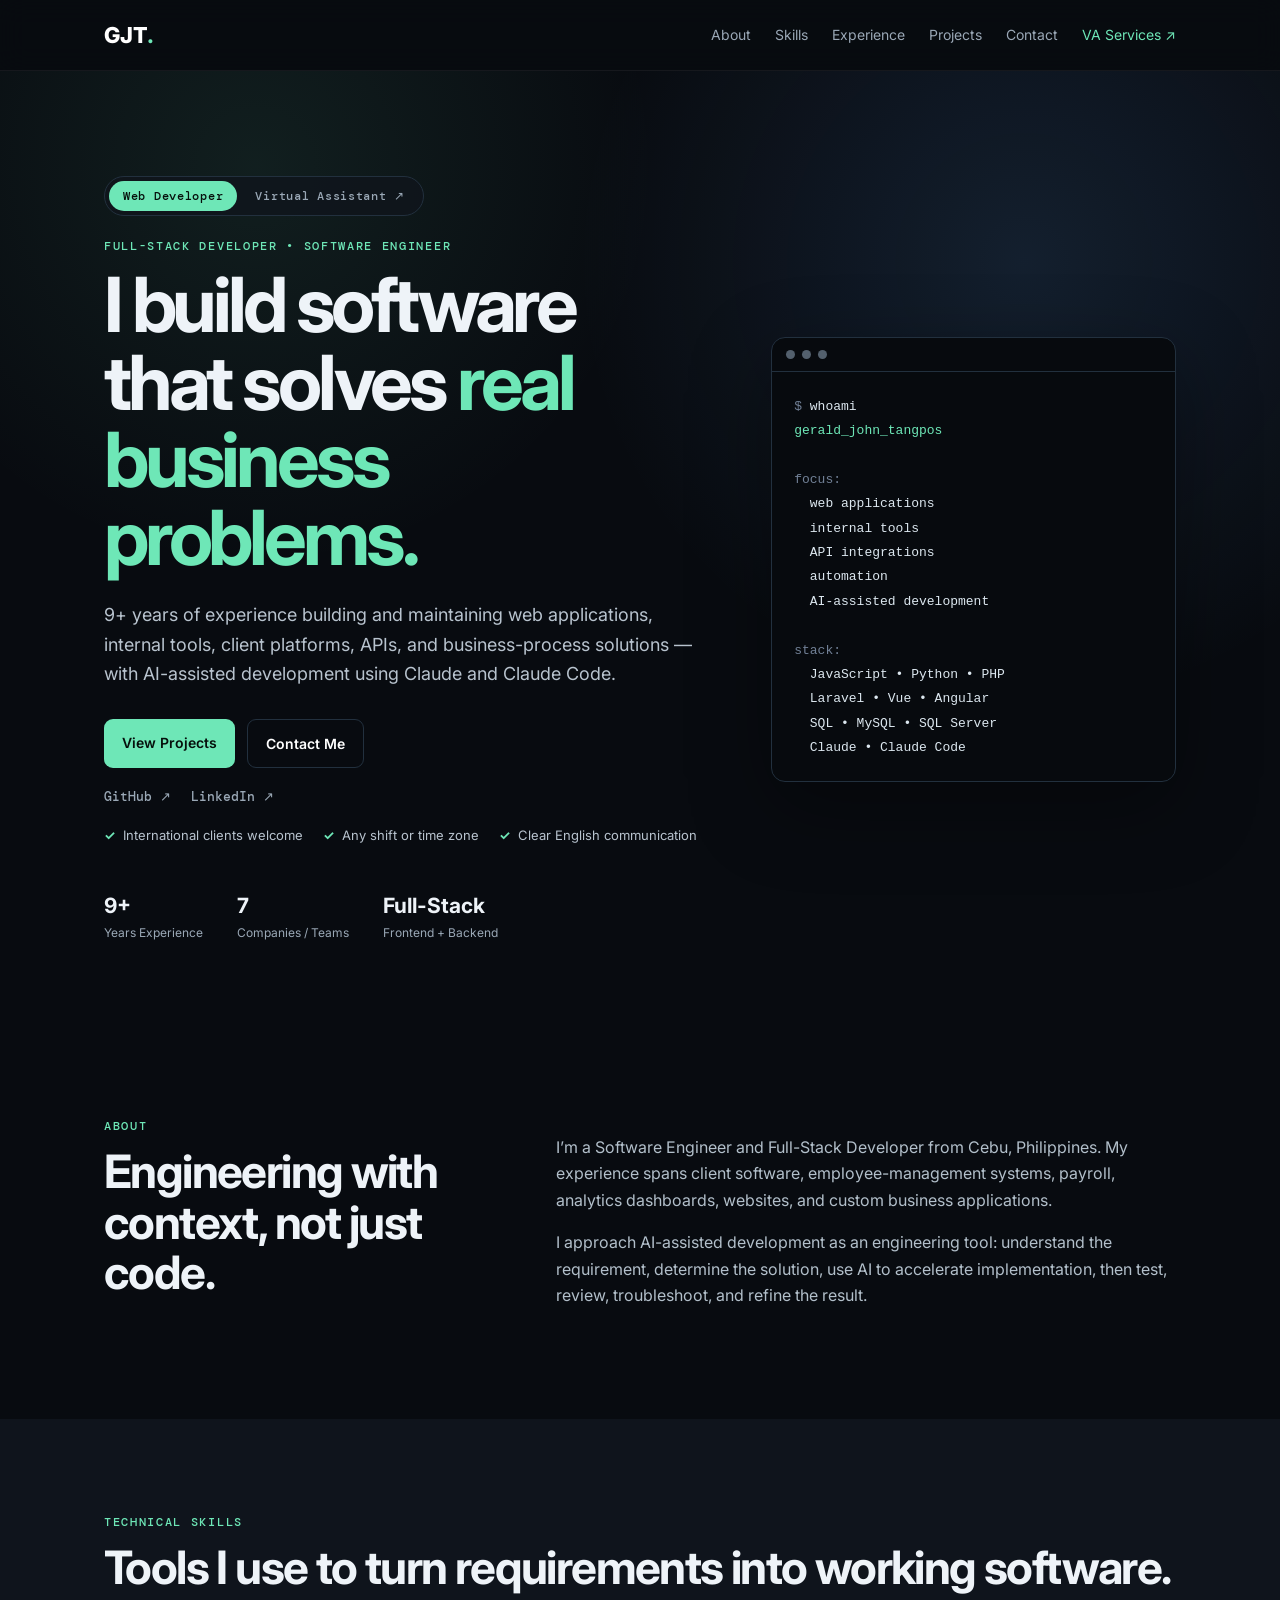
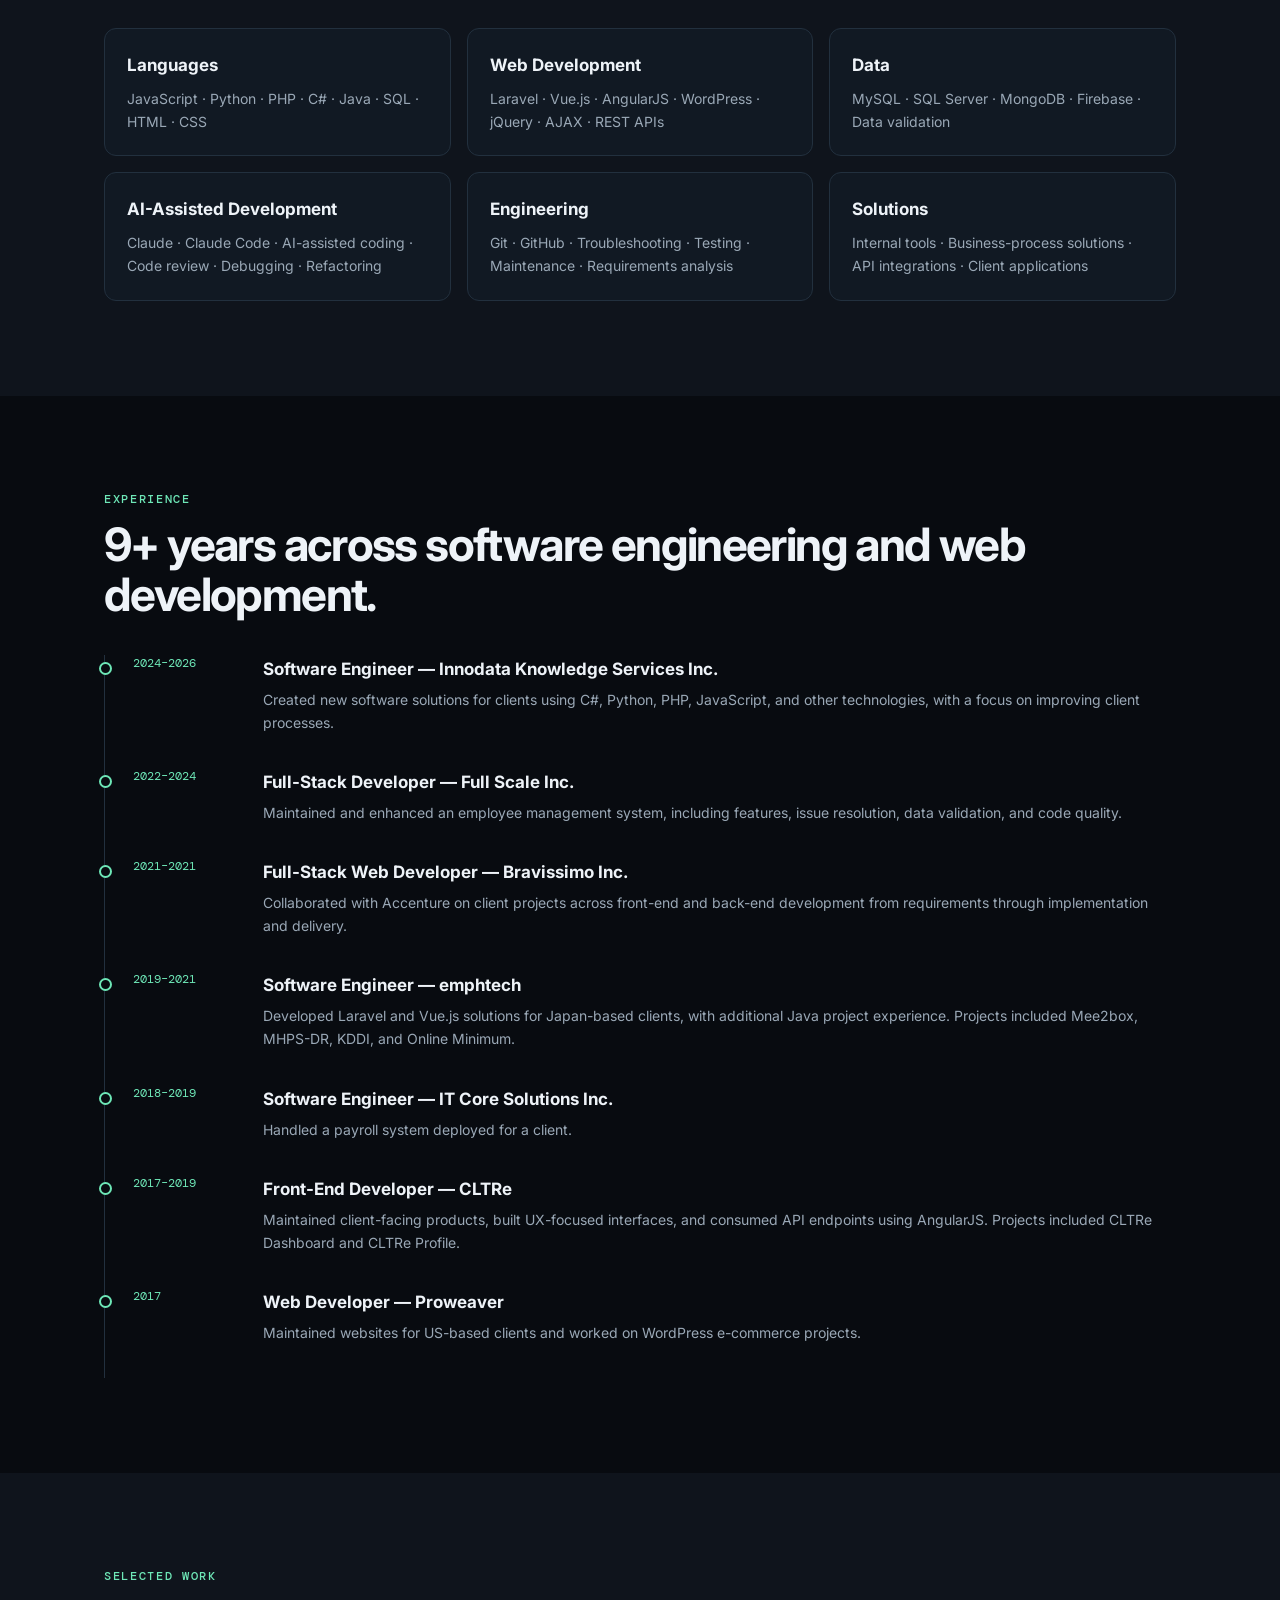
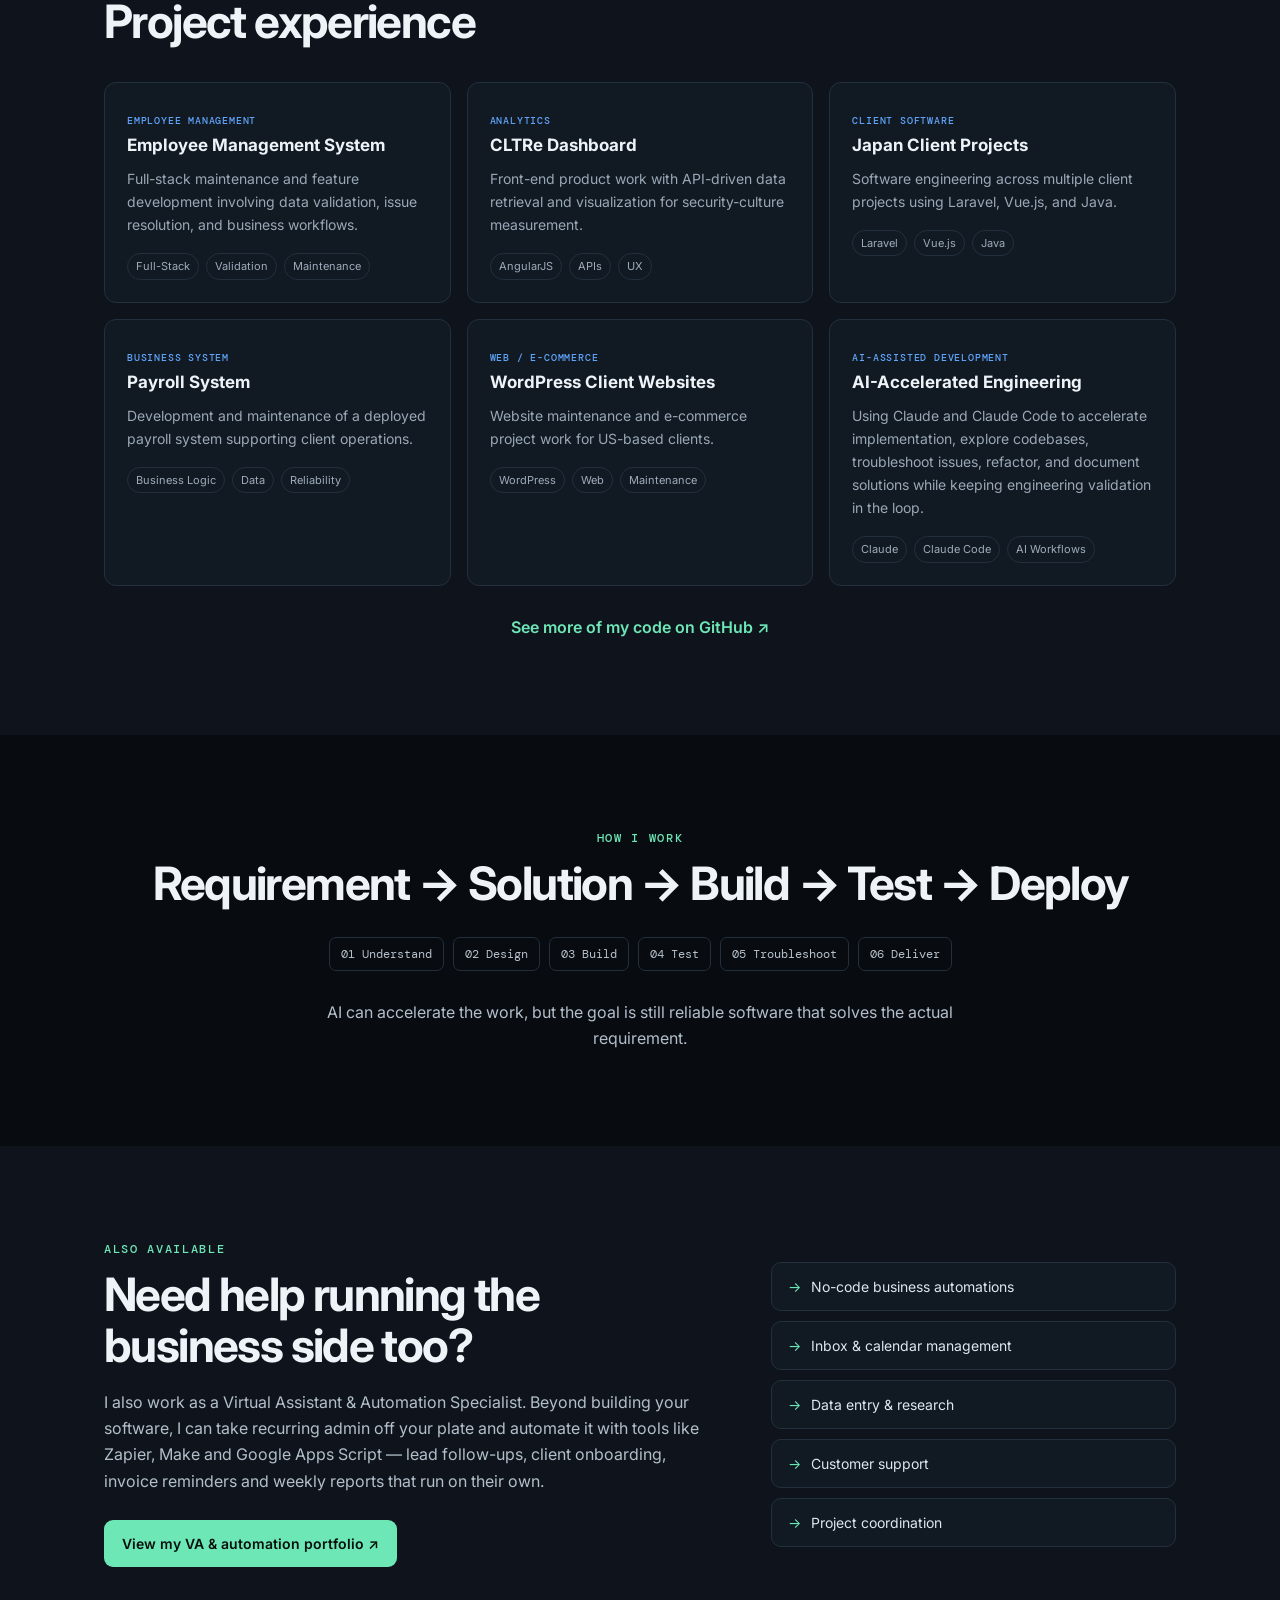
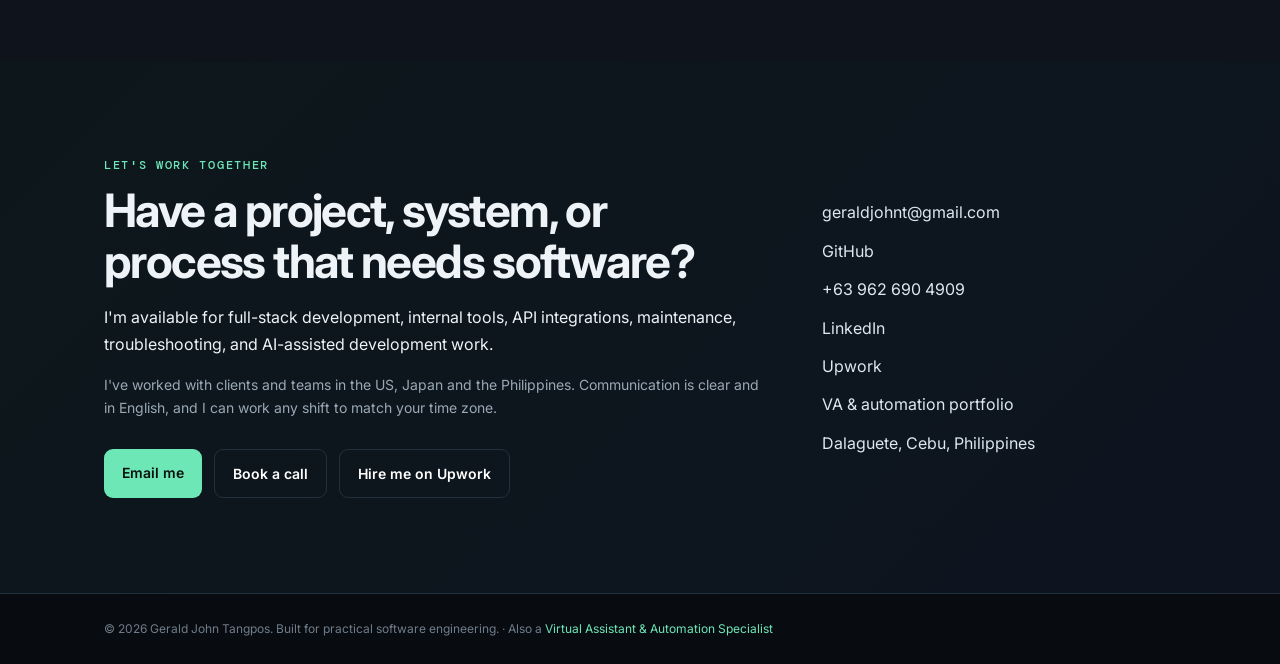
==== commit eab314ff: "State that I work with international clients on any shift - Hero checklist: international clients we" ====
--- a/index.html
+++ b/index.html
@@ -43,6 +43,7 @@
         <a class="btn secondary" href="mailto:geraldjohnt@gmail.com">Contact Me</a>
       </div>
       <div class="profile-links"><a href="https://github.com/geraldjohnt" target="_blank" rel="noopener">GitHub &#8599;</a><a href="https://www.linkedin.com/in/gerald-john-tangpos-810341109/" target="_blank" rel="noopener">LinkedIn &#8599;</a></div>
+      <ul class="hero-badges" aria-label="Working with me"><li>International clients welcome</li><li>Any shift or time zone</li><li>Clear English communication</li></ul>
       <div class="mini-stats"><div><strong>9+</strong><span>Years Experience</span></div><div><strong>7</strong><span>Companies / Teams</span></div><div><strong>Full-Stack</strong><span>Frontend + Backend</span></div></div>
     </div>
     <div class="hero-card">
@@ -149,6 +150,7 @@
 <section id="contact" class="section contact">
 <div class="wrap contact-box">
   <div><p class="eyebrow">LET'S WORK TOGETHER</p><h2>Have a project, system, or process that needs software?</h2><p>I'm available for full-stack development, internal tools, API integrations, maintenance, troubleshooting, and AI-assisted development work.</p>
+    <p class="contact-note">I've worked with clients and teams in the US, Japan and the Philippines. Communication is clear and in English, and I can work any shift to match your time zone.</p>
     <div class="actions"><a class="btn primary" href="mailto:geraldjohnt@gmail.com?subject=Project%20enquiry">Email me</a><a class="btn secondary" href="mailto:geraldjohnt@gmail.com?subject=Project%20call%20request&amp;body=Hi%20Gerald%2C%0A%0AI%27d%20like%20to%20book%20a%20short%20call%20about%20a%20project.%0A%0AWhat%20I%20need%20built%3A%20%0AMy%20timezone%3A%20%0ATimes%20that%20work%20for%20me%3A%20%0A">Book a call</a><a class="btn secondary" href="https://www.upwork.com/freelancers/~011ad574500f310d02" target="_blank" rel="noopener">Hire me on Upwork</a></div></div>
   <div class="contact-links"><a href="mailto:geraldjohnt@gmail.com">geraldjohnt@gmail.com</a><a href="https://github.com/geraldjohnt" target="_blank" rel="noopener">GitHub</a><a href="tel:+639626904909">+63 962 690 4909</a><a href="https://www.linkedin.com/in/gerald-john-tangpos-810341109/" target="_blank" rel="noopener">LinkedIn</a><a href="https://www.upwork.com/freelancers/~011ad574500f310d02" target="_blank" rel="noopener">Upwork</a><a href="https://geraldjohnt.github.io/va-portfolio/">VA &amp; automation portfolio</a><span>Dalaguete, Cebu, Philippines</span></div>
 </div>
--- a/style.css
+++ b/style.css
@@ -18,6 +18,8 @@
 .va-promo li:before{content:"→";color:var(--accent);margin-right:10px}
 .contact-box .actions{flex-wrap:wrap;margin-bottom:0}
 .profile-links{display:flex;gap:20px;margin:-10px 0 0}.profile-links a{font:500 13px "DM Mono",monospace;color:var(--muted);text-decoration:none}.profile-links a:hover{color:var(--accent)}
+.hero-badges{list-style:none;padding:0;margin:20px 0 0;display:flex;flex-wrap:wrap;gap:8px 20px}.hero-badges li{font-size:13px;color:#b8c3ce}.hero-badges li:before{content:"✓";color:var(--accent);margin-right:8px;font-weight:700}
+.contact-note{color:var(--muted);font-size:14px}
 .more-link{margin:28px 0 0;text-align:center}.more-link a{color:var(--accent);text-decoration:none;font-weight:600}.more-link a:hover{text-decoration:underline}
 footer a{color:var(--accent);text-decoration:none}footer a:hover{text-decoration:underline}
 @media(prefers-reduced-motion:reduce){html{scroll-behavior:auto}}
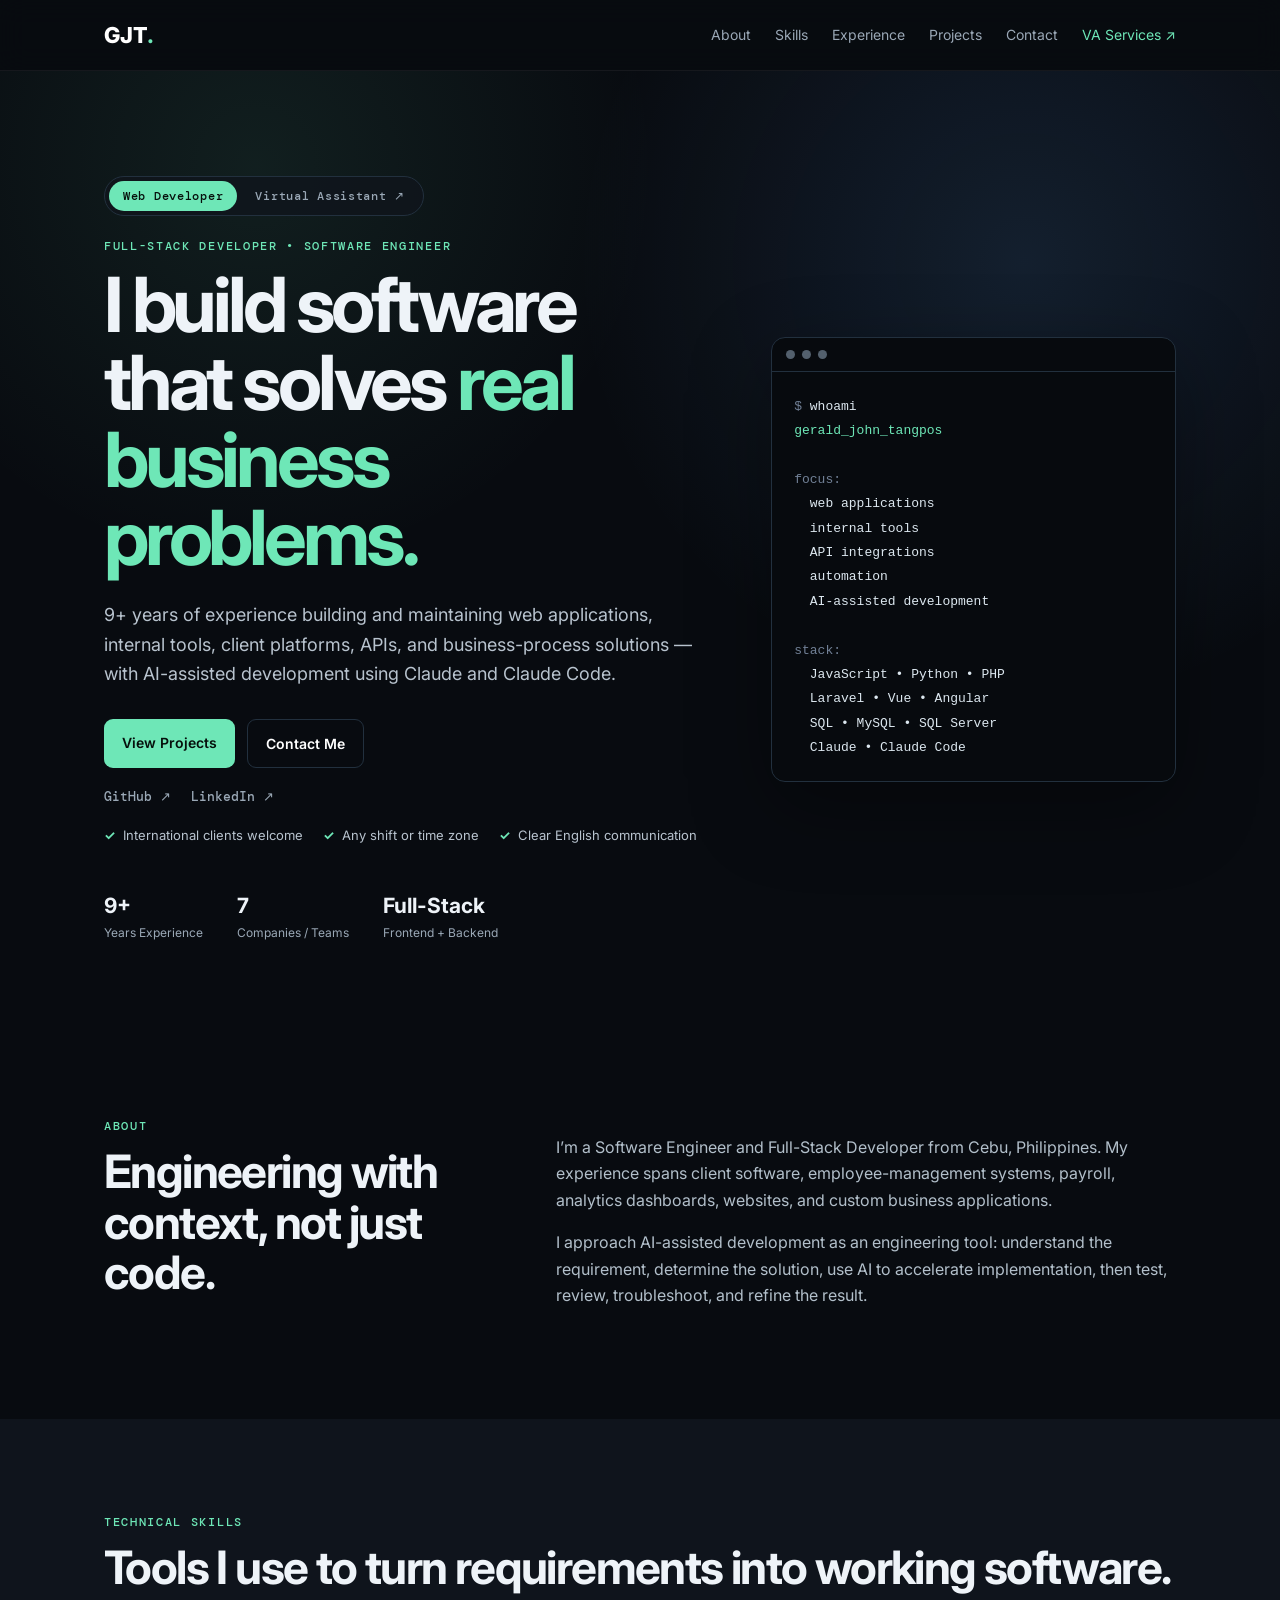
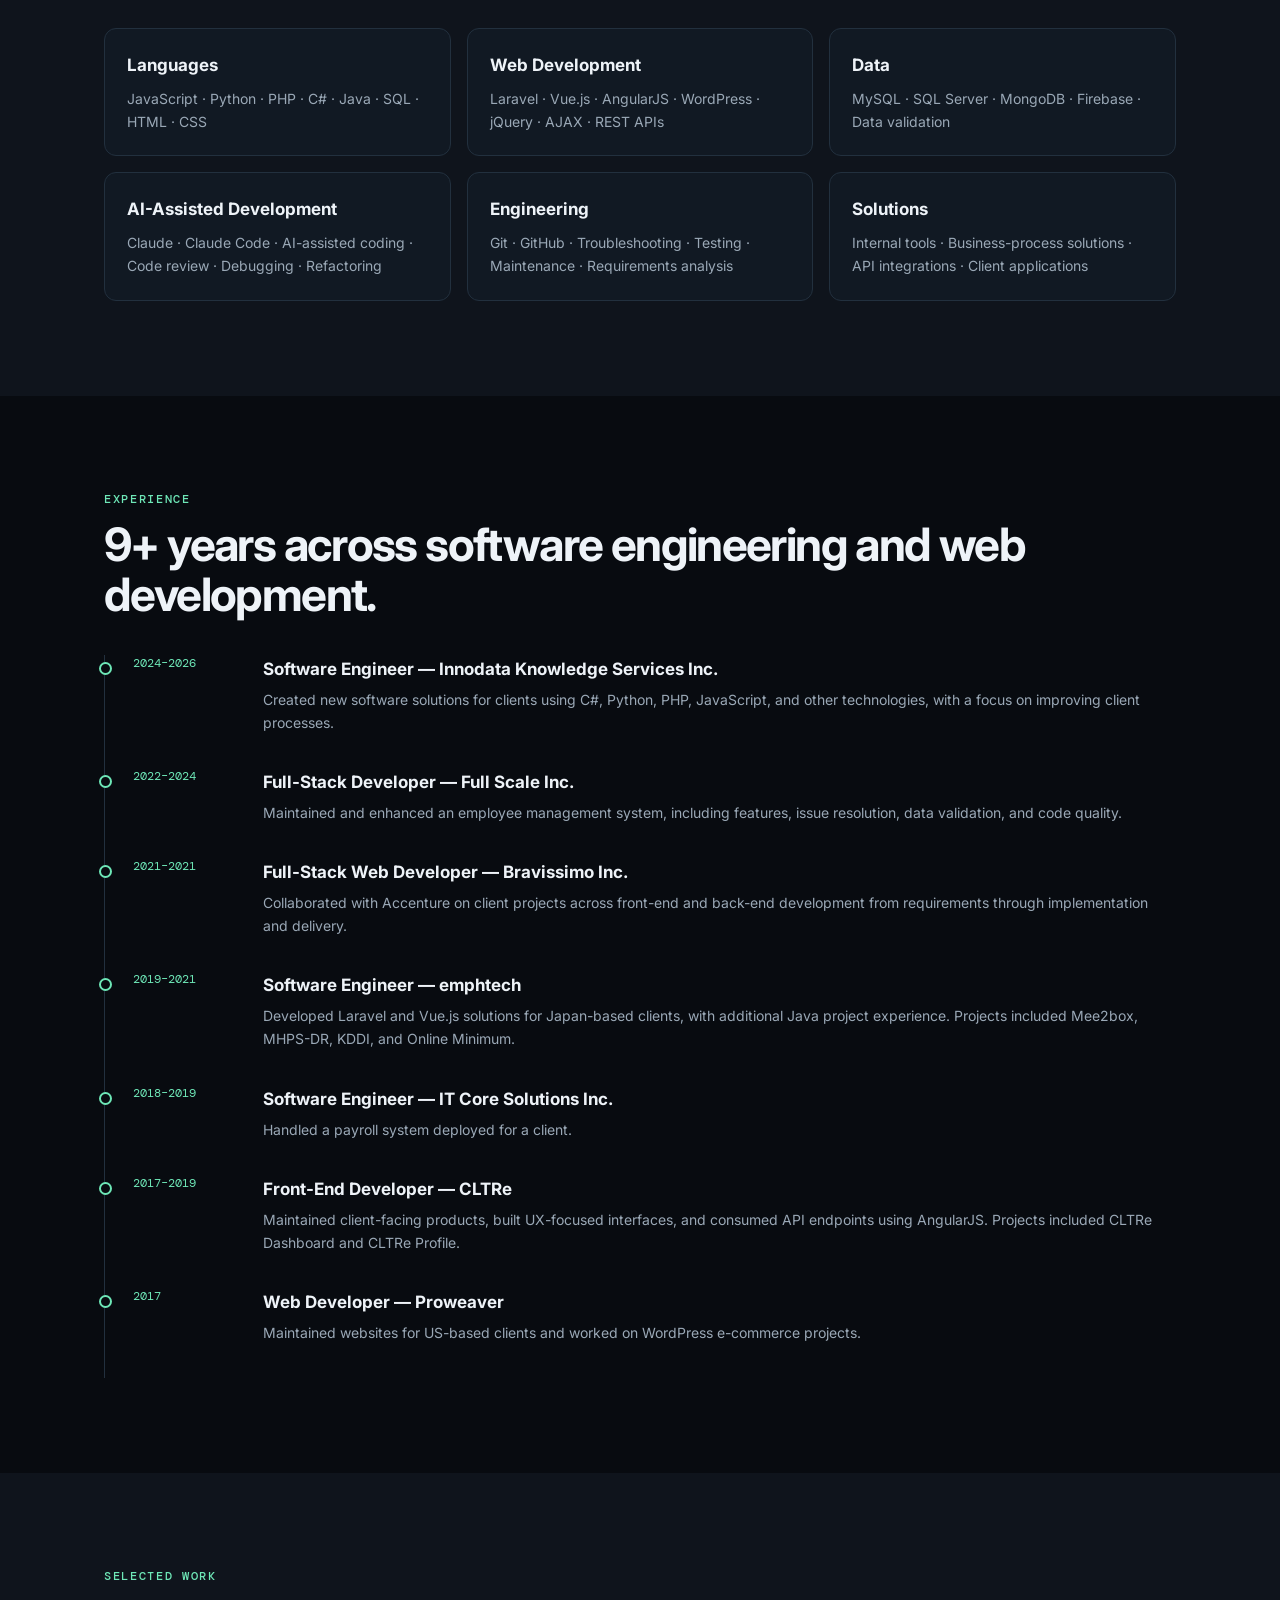
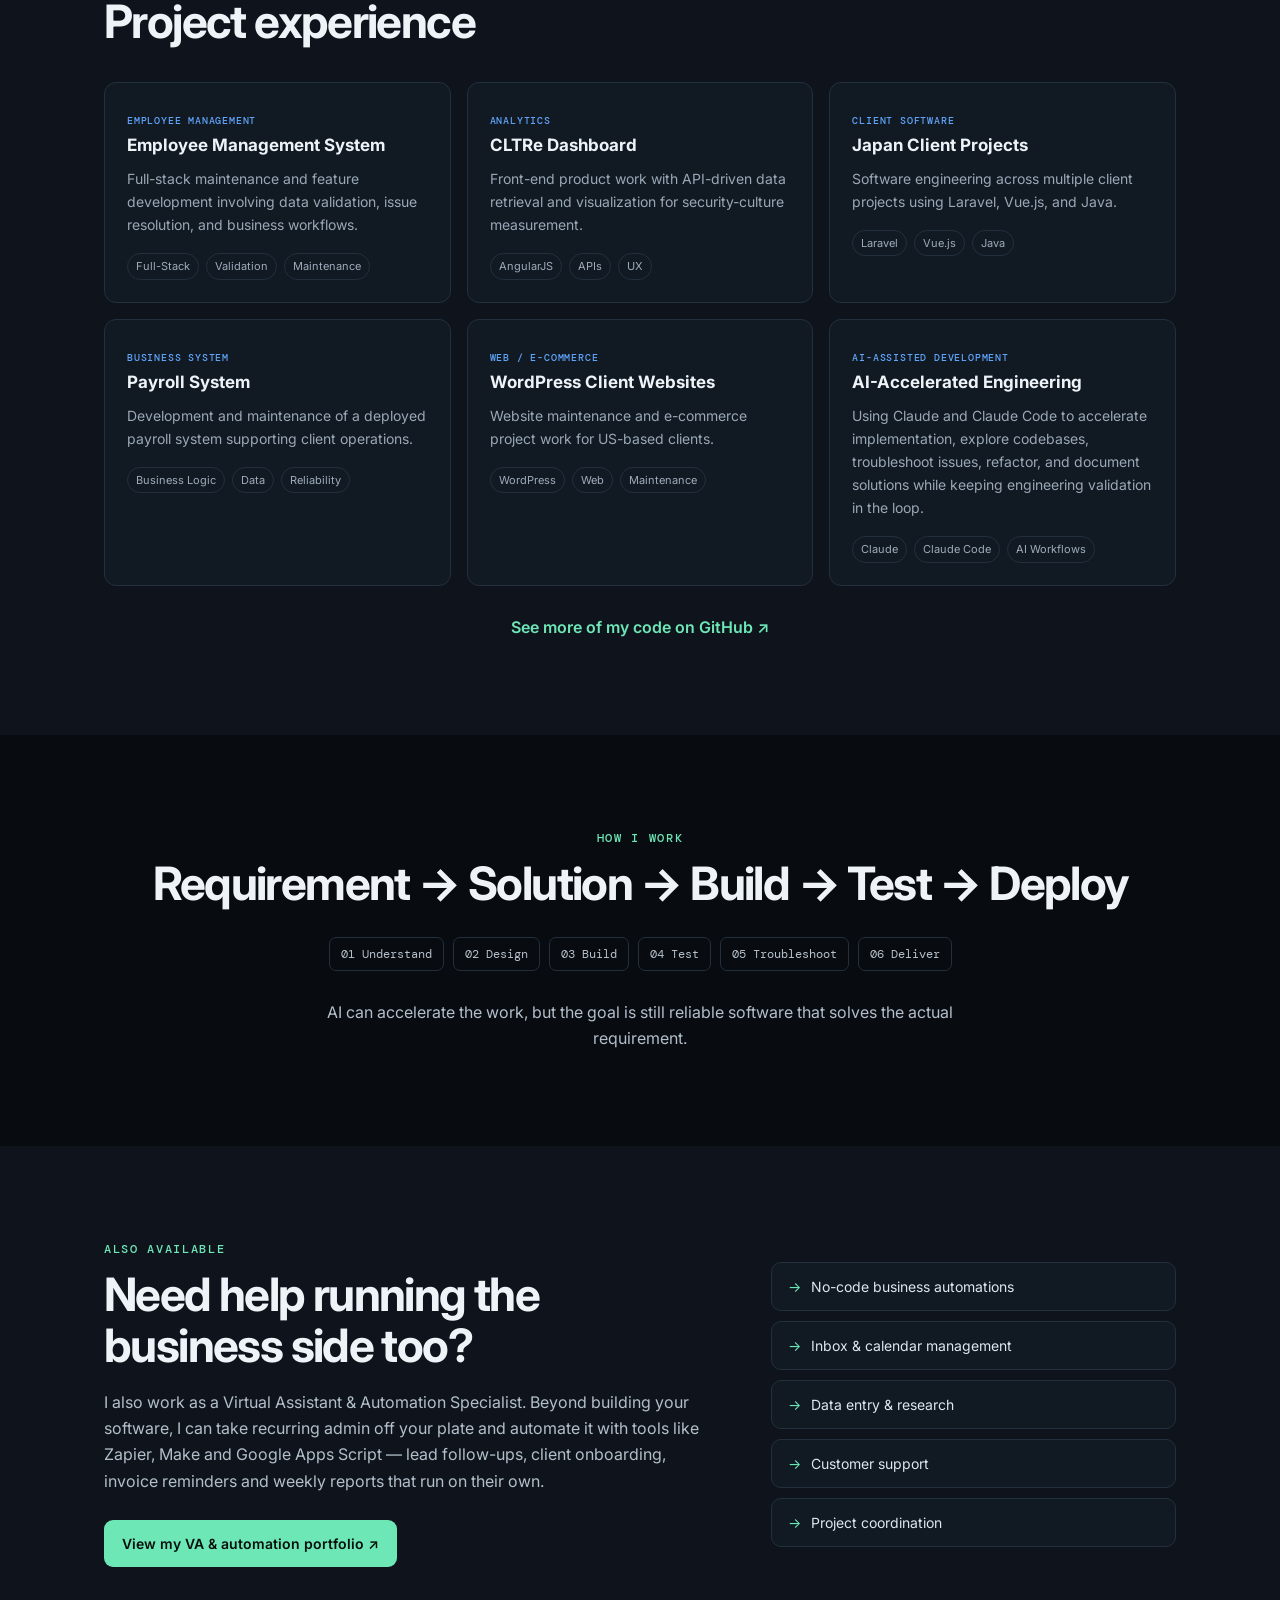
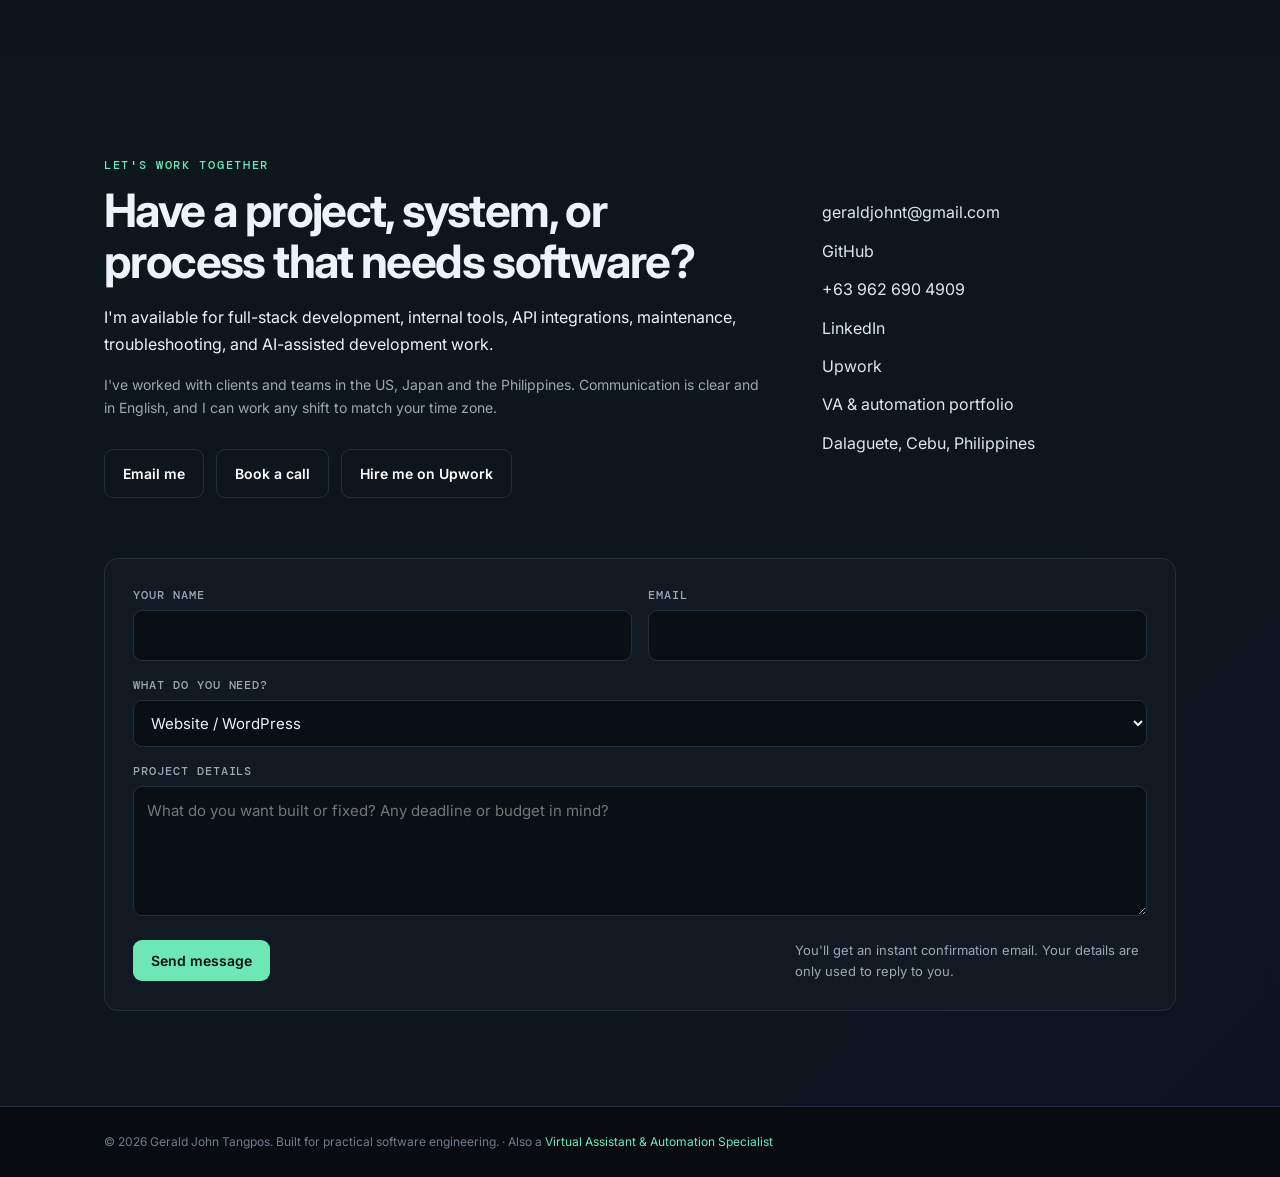
==== commit 914fb42a: "Add contact form with automatic reply - Contact form (name, email, project type, details, spam trap)" ====
--- a/index.html
+++ b/index.html
@@ -21,9 +21,10 @@
 <header class="nav">
   <div class="wrap nav-inner">
     <a class="brand" href="#top">GJT<span>.</span></a>
-    <nav>
+    <nav id="nav-menu" aria-label="Main">
       <a href="#about">About</a><a href="#skills">Skills</a><a href="#experience">Experience</a><a href="#projects">Projects</a><a href="#contact">Contact</a><a href="https://geraldjohnt.github.io/va-portfolio/" class="nav-external">VA Services &#8599;</a>
     </nav>
+    <button class="nav-toggle" type="button" aria-expanded="false" aria-controls="nav-menu" aria-label="Open menu"><span></span><span></span><span></span></button>
   </div>
 </header>
 
@@ -151,12 +152,36 @@
 <div class="wrap contact-box">
   <div><p class="eyebrow">LET'S WORK TOGETHER</p><h2>Have a project, system, or process that needs software?</h2><p>I'm available for full-stack development, internal tools, API integrations, maintenance, troubleshooting, and AI-assisted development work.</p>
     <p class="contact-note">I've worked with clients and teams in the US, Japan and the Philippines. Communication is clear and in English, and I can work any shift to match your time zone.</p>
-    <div class="actions"><a class="btn primary" href="mailto:geraldjohnt@gmail.com?subject=Project%20enquiry">Email me</a><a class="btn secondary" href="mailto:geraldjohnt@gmail.com?subject=Project%20call%20request&amp;body=Hi%20Gerald%2C%0A%0AI%27d%20like%20to%20book%20a%20short%20call%20about%20a%20project.%0A%0AWhat%20I%20need%20built%3A%20%0AMy%20timezone%3A%20%0ATimes%20that%20work%20for%20me%3A%20%0A">Book a call</a><a class="btn secondary" href="https://www.upwork.com/freelancers/~011ad574500f310d02" target="_blank" rel="noopener">Hire me on Upwork</a></div></div>
+    <div class="actions"><a class="btn secondary" href="mailto:geraldjohnt@gmail.com?subject=Project%20enquiry">Email me</a><a class="btn secondary" href="mailto:geraldjohnt@gmail.com?subject=Project%20call%20request&amp;body=Hi%20Gerald%2C%0A%0AI%27d%20like%20to%20book%20a%20short%20call%20about%20a%20project.%0A%0AWhat%20I%20need%20built%3A%20%0AMy%20timezone%3A%20%0ATimes%20that%20work%20for%20me%3A%20%0A">Book a call</a><a class="btn secondary" href="https://www.upwork.com/freelancers/~011ad574500f310d02" target="_blank" rel="noopener">Hire me on Upwork</a></div></div>
   <div class="contact-links"><a href="mailto:geraldjohnt@gmail.com">geraldjohnt@gmail.com</a><a href="https://github.com/geraldjohnt" target="_blank" rel="noopener">GitHub</a><a href="tel:+639626904909">+63 962 690 4909</a><a href="https://www.linkedin.com/in/gerald-john-tangpos-810341109/" target="_blank" rel="noopener">LinkedIn</a><a href="https://www.upwork.com/freelancers/~011ad574500f310d02" target="_blank" rel="noopener">Upwork</a><a href="https://geraldjohnt.github.io/va-portfolio/">VA &amp; automation portfolio</a><span>Dalaguete, Cebu, Philippines</span></div>
+  <form class="contact-form" id="contact-form" data-endpoint="" data-email="geraldjohnt@gmail.com" novalidate>
+    <input type="hidden" name="source" value="dev">
+    <div class="hp" aria-hidden="true"><label for="cf-website">Leave this empty</label><input type="text" id="cf-website" name="website" tabindex="-1" autocomplete="off"></div>
+    <div><label for="cf-name">Your name</label><input type="text" id="cf-name" name="name" required maxlength="100" autocomplete="name"></div>
+    <div><label for="cf-email">Email</label><input type="email" id="cf-email" name="email" required maxlength="200" autocomplete="email"></div>
+    <div class="full"><label for="cf-service">What do you need?</label>
+      <select id="cf-service" name="service">
+        <option>Website / WordPress</option>
+        <option>Web application or client portal</option>
+        <option>Internal tool or dashboard</option>
+        <option>API integration or automation</option>
+        <option>Maintenance &amp; bug fixes</option>
+        <option>AI-assisted development</option>
+        <option>Something else</option>
+      </select>
+    </div>
+    <div class="full"><label for="cf-message">Project details</label><textarea id="cf-message" name="message" required minlength="5" maxlength="5000" placeholder="What do you want built or fixed? Any deadline or budget in mind?"></textarea></div>
+    <div class="full form-foot">
+      <button type="submit" class="btn primary">Send message</button>
+      <p class="form-privacy">You'll get an instant confirmation email. Your details are only used to reply to you.</p>
+    </div>
+    <p class="form-status full" role="status" aria-live="polite"></p>
+  </form>
 </div>
 </section>
 </main>
 <footer><div class="wrap">© <span id="year">2026</span> Gerald John Tangpos. Built for practical software engineering. · Also a <a href="https://geraldjohnt.github.io/va-portfolio/">Virtual Assistant &amp; Automation Specialist</a></div></footer>
 <script src="script.js"></script>
+<script src="contact-form.js"></script>
 </body>
 </html>
--- a/style.css
+++ b/style.css
@@ -20,7 +20,26 @@
 .profile-links{display:flex;gap:20px;margin:-10px 0 0}.profile-links a{font:500 13px "DM Mono",monospace;color:var(--muted);text-decoration:none}.profile-links a:hover{color:var(--accent)}
 .hero-badges{list-style:none;padding:0;margin:20px 0 0;display:flex;flex-wrap:wrap;gap:8px 20px}.hero-badges li{font-size:13px;color:#b8c3ce}.hero-badges li:before{content:"✓";color:var(--accent);margin-right:8px;font-weight:700}
 .contact-note{color:var(--muted);font-size:14px}
+.contact-form{grid-column:1/-1;display:grid;grid-template-columns:1fr 1fr;gap:16px;background:var(--panel2);border:1px solid var(--line);border-radius:14px;padding:28px}
+.contact-form .full{grid-column:1/-1}
+.contact-form label{display:block;font:500 12px "DM Mono",monospace;letter-spacing:.08em;color:var(--muted);margin-bottom:7px;text-transform:uppercase}
+.contact-form input,.contact-form select,.contact-form textarea{width:100%;padding:12px 13px;border-radius:9px;font:inherit;font-size:15px;color:var(--text);background:#0a0f15;border:1px solid var(--line);transition:border-color .2s,box-shadow .2s}
+.contact-form textarea{min-height:130px;resize:vertical}
+.contact-form input:focus,.contact-form select:focus,.contact-form textarea:focus{outline:none;border-color:var(--accent);box-shadow:0 0 0 3px rgba(110,231,183,.18)}
+.contact-form .hp{position:absolute;left:-9999px;width:1px;height:1px;overflow:hidden}
+.contact-form button{border:none;cursor:pointer;font-family:inherit}.contact-form button:disabled{opacity:.6;cursor:wait}
+.form-foot{display:flex;align-items:center;justify-content:space-between;gap:16px;flex-wrap:wrap}
+.form-privacy{margin:0;font-size:13px;color:var(--muted);max-width:44ch}
+.form-status{margin:0;font-size:14px}.form-status:empty{display:none}.form-status.success{color:var(--accent)}.form-status.error{color:#f6a28f}.form-status a{color:var(--accent)}
+@media(max-width:640px){.contact-form{grid-template-columns:1fr;padding:22px 16px}}
 .more-link{margin:28px 0 0;text-align:center}.more-link a{color:var(--accent);text-decoration:none;font-weight:600}.more-link a:hover{text-decoration:underline}
 footer a{color:var(--accent);text-decoration:none}footer a:hover{text-decoration:underline}
 @media(prefers-reduced-motion:reduce){html{scroll-behavior:auto}}
-@media(max-width:800px){.va-promo{grid-template-columns:1fr;gap:30px}nav{display:none}.hero{padding-top:70px}.hero-grid,.two-col,.contact-box{grid-template-columns:1fr}.skill-grid,.project-grid{grid-template-columns:1fr}.mini-stats{gap:18px;flex-wrap:wrap}.timeline>div{grid-template-columns:1fr;gap:4px}.hero-card{margin-top:20px}}
+.nav-toggle{display:none;width:42px;height:42px;padding:0;cursor:pointer;flex-direction:column;justify-content:center;align-items:center;gap:5px;background:transparent;border:1px solid var(--line);border-radius:9px}
+.nav-toggle span{display:block;width:18px;height:2px;background:#fff;transition:transform .3s,opacity .2s}
+.nav.menu-open .nav-toggle span:nth-child(1){transform:translateY(7px) rotate(45deg)}.nav.menu-open .nav-toggle span:nth-child(2){opacity:0}.nav.menu-open .nav-toggle span:nth-child(3){transform:translateY(-7px) rotate(-45deg)}
+.nav-toggle:focus-visible{outline:2px solid var(--accent);outline-offset:3px}
+@media(max-width:800px){.va-promo{grid-template-columns:1fr;gap:30px}.nav-toggle{display:flex}
+.nav nav{position:absolute;top:70px;left:0;right:0;flex-direction:column;gap:0;padding:4px 24px 16px;background:rgba(8,11,16,.97);backdrop-filter:blur(14px);border-bottom:1px solid var(--line);opacity:0;visibility:hidden;transform:translateY(-8px);transition:opacity .25s,transform .25s,visibility .25s}
+.nav.menu-open nav{opacity:1;visibility:visible;transform:none}
+.nav nav a{display:block;padding:14px 0;font-size:15px;border-bottom:1px solid rgba(255,255,255,.06)}.nav nav a:last-child{border-bottom:none}.hero{padding-top:70px}.hero-grid,.two-col,.contact-box{grid-template-columns:1fr}.skill-grid,.project-grid{grid-template-columns:1fr}.mini-stats{gap:18px;flex-wrap:wrap}.timeline>div{grid-template-columns:1fr;gap:4px}.hero-card{margin-top:20px}}
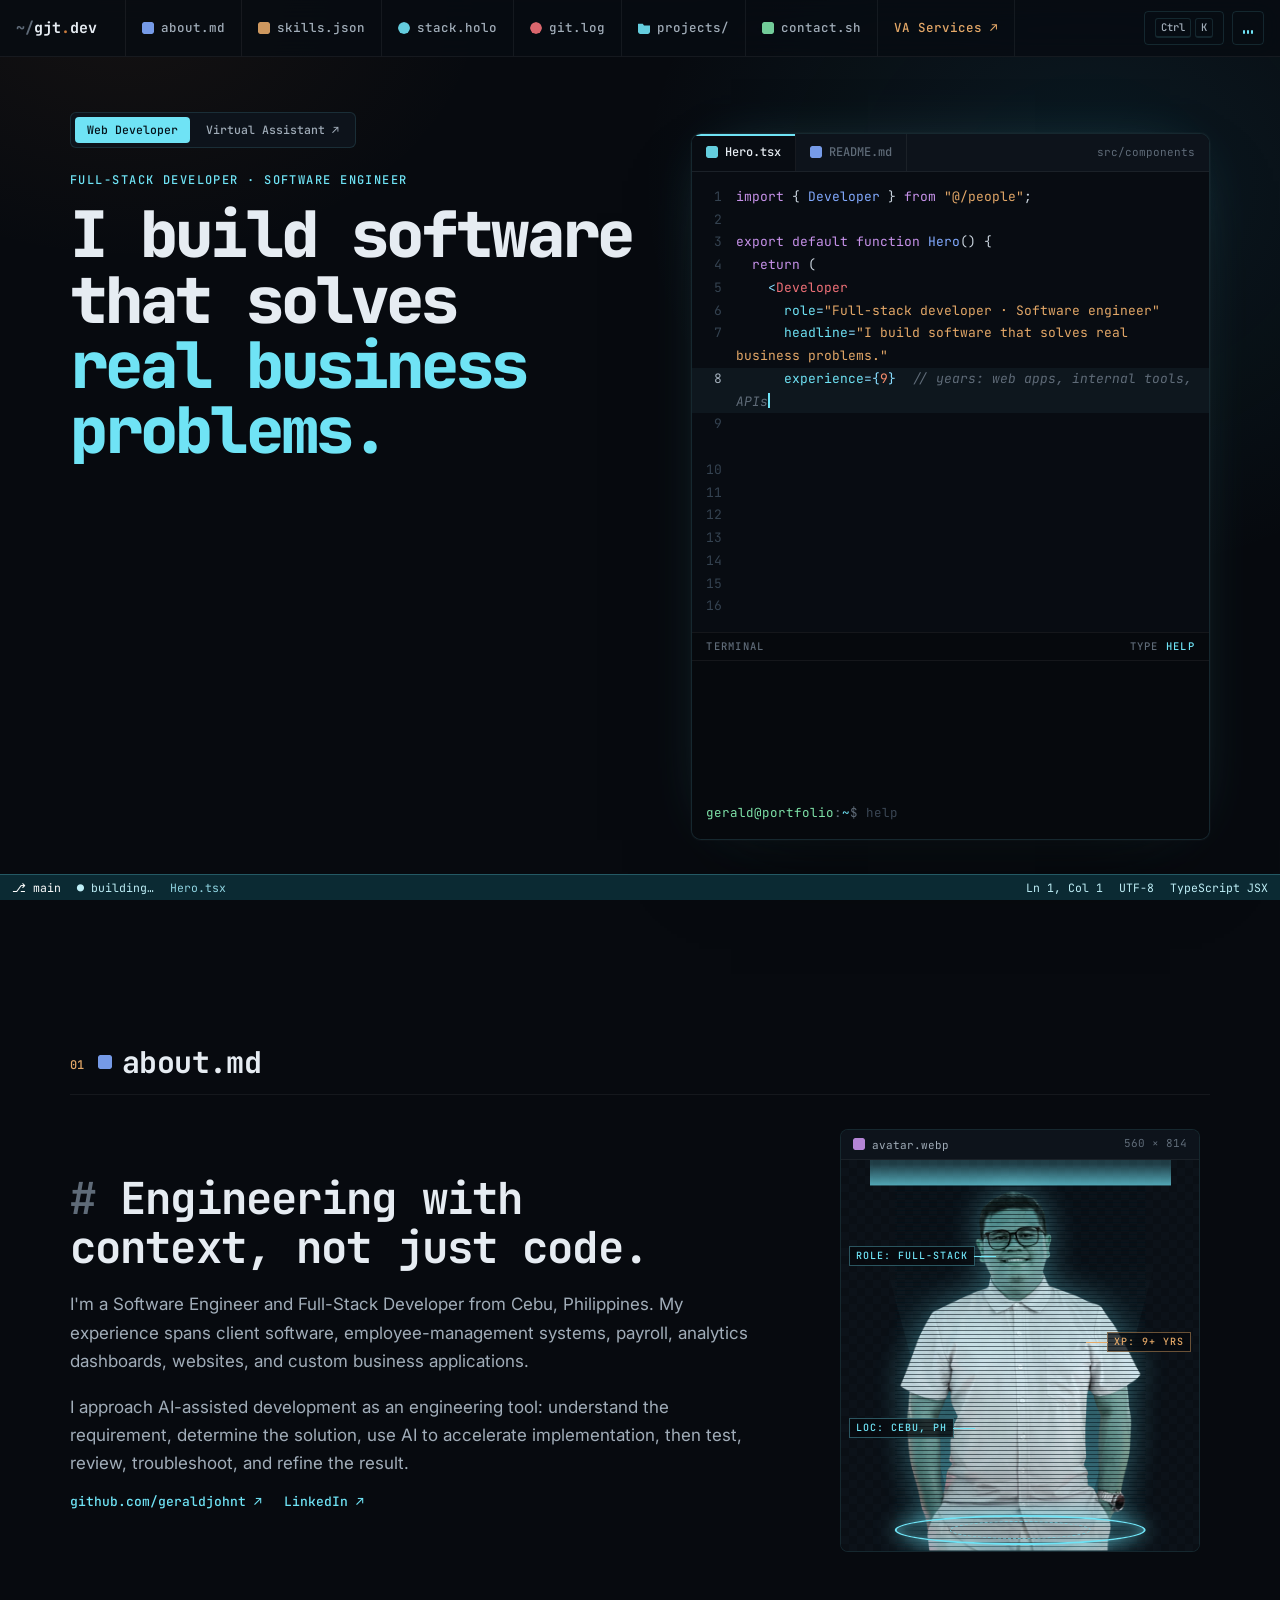
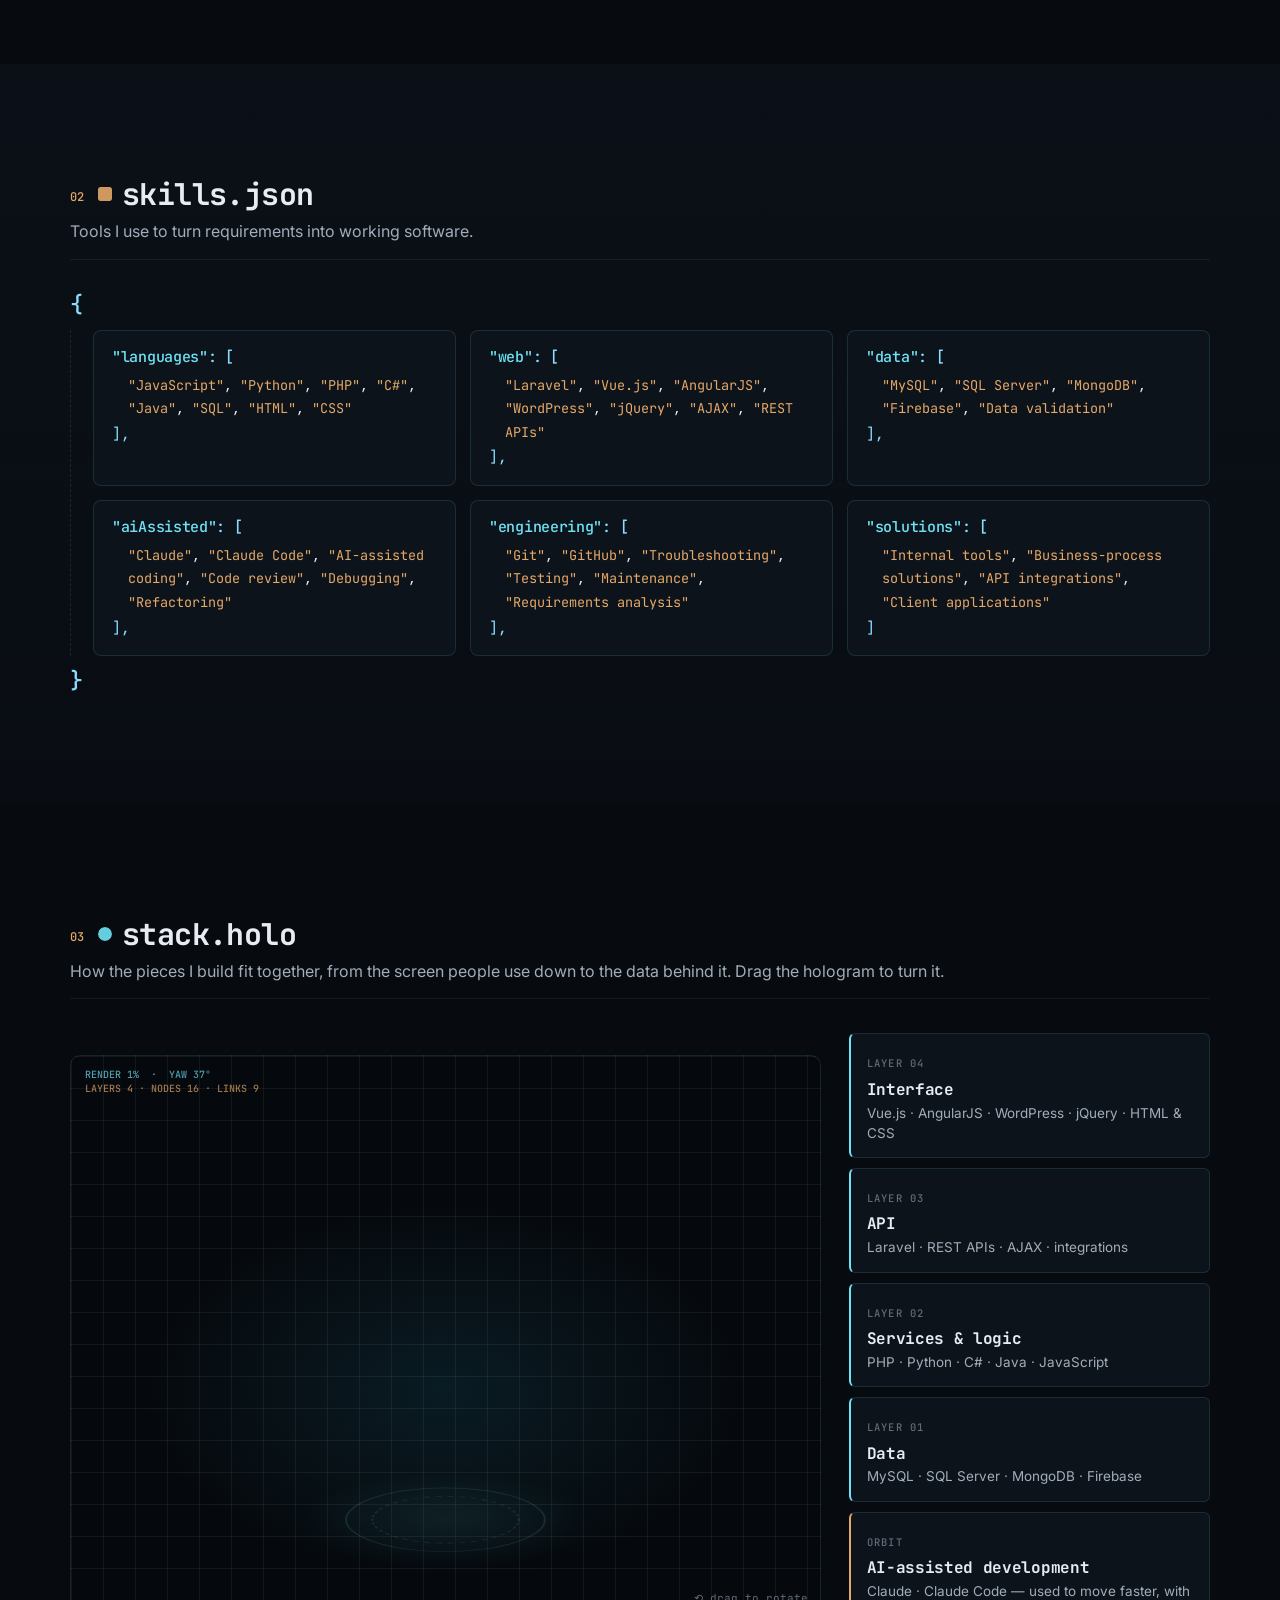
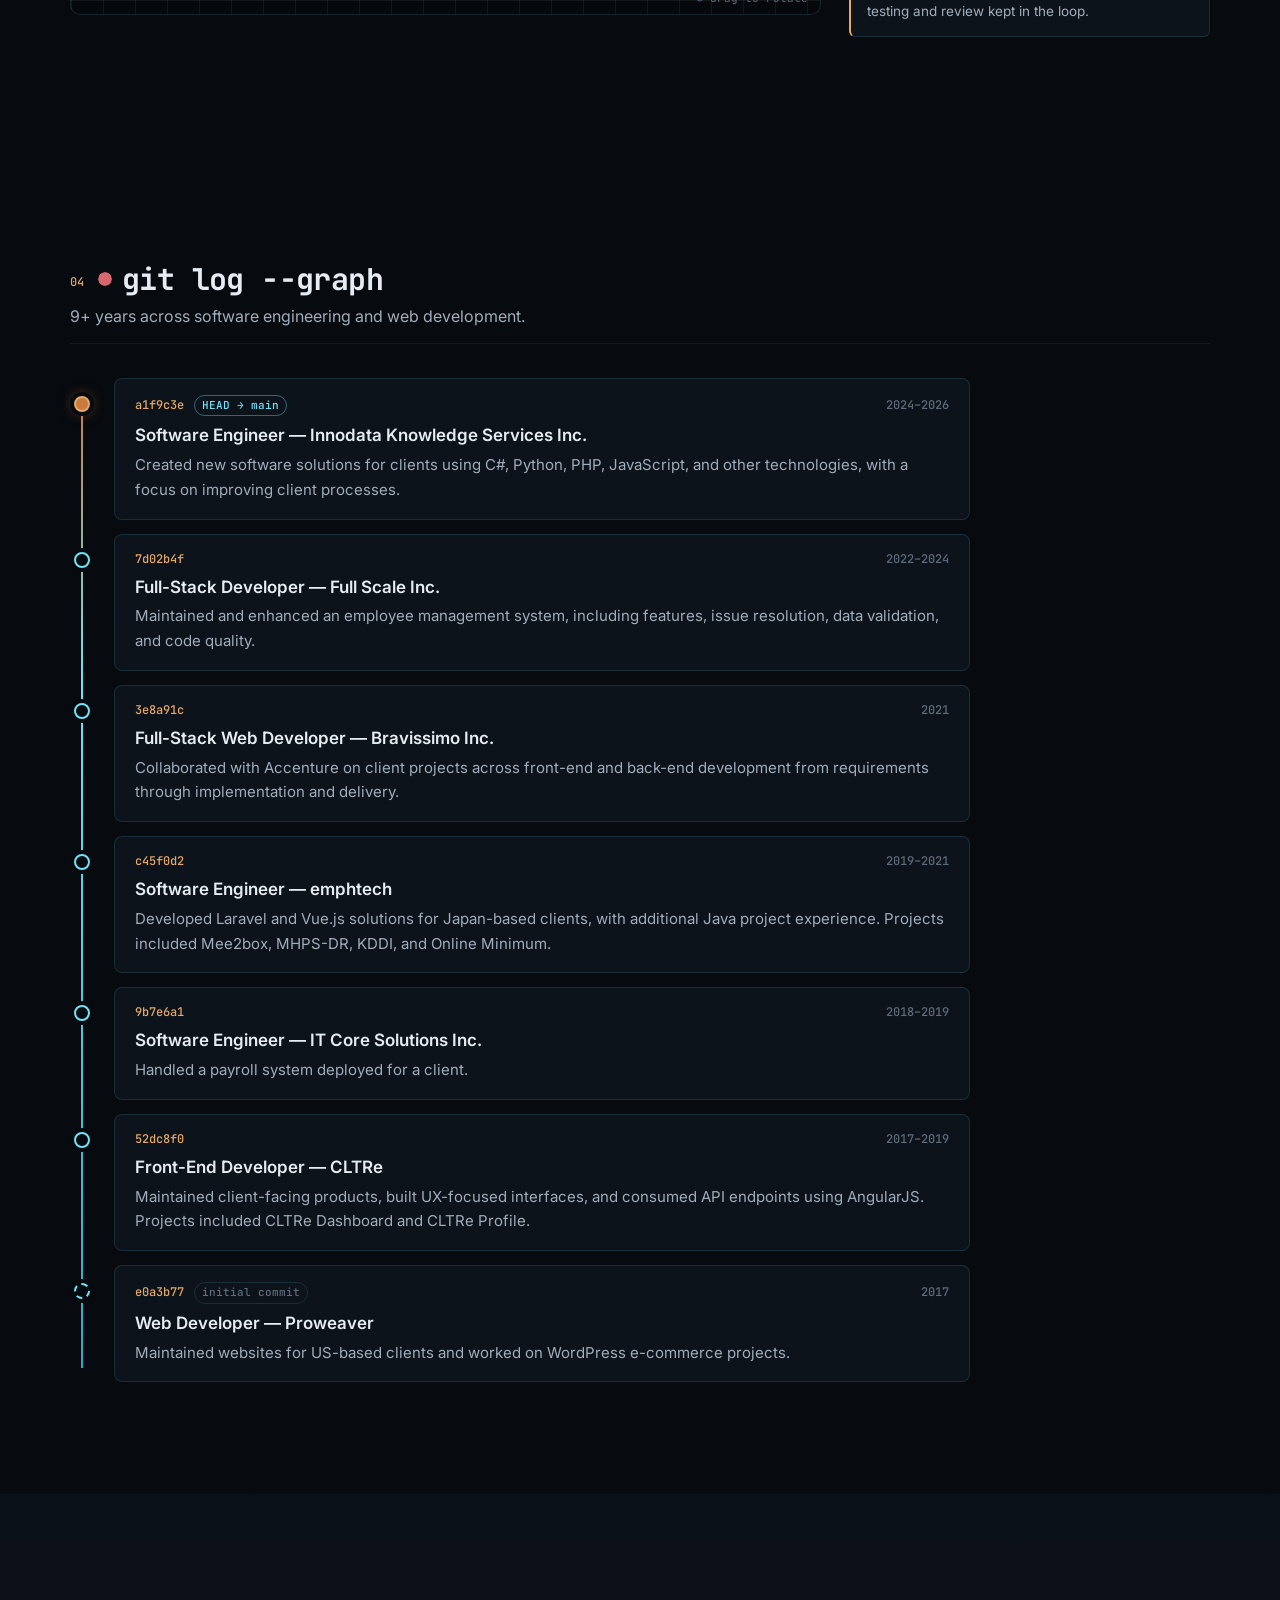
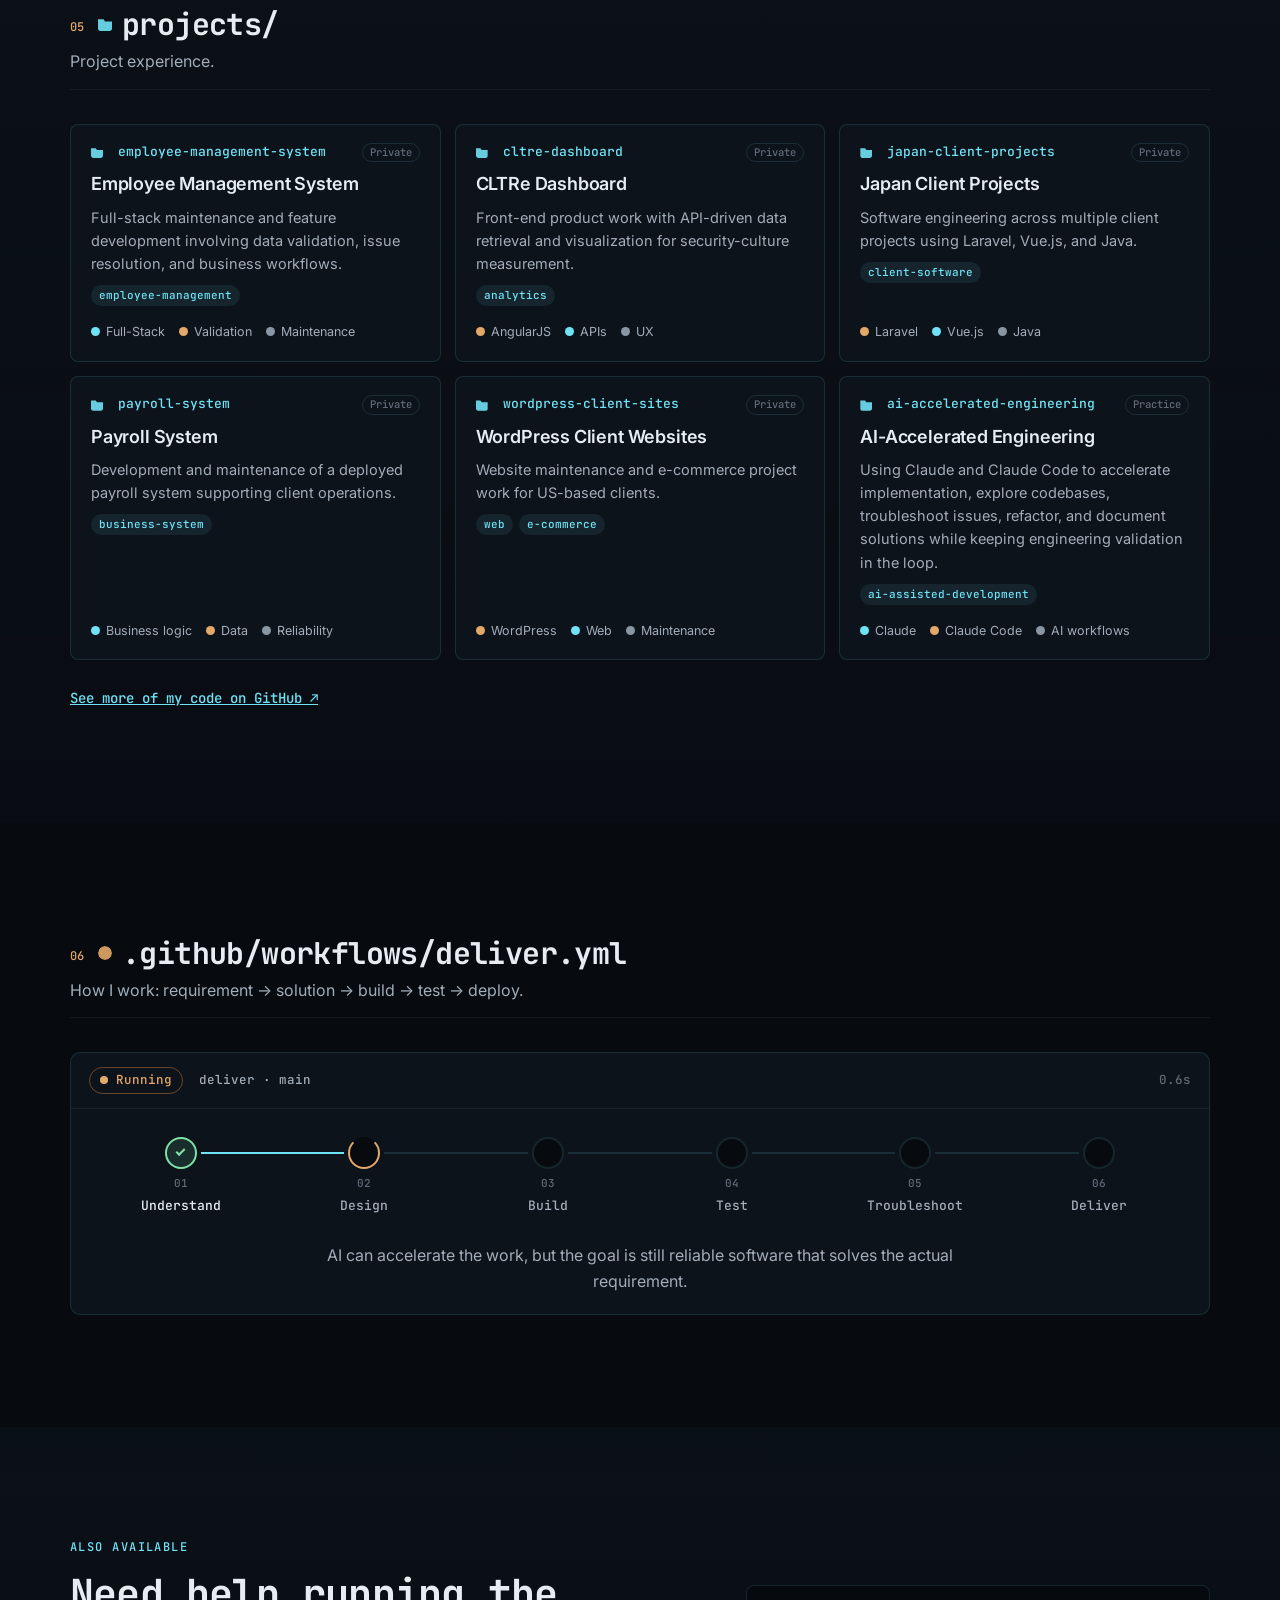
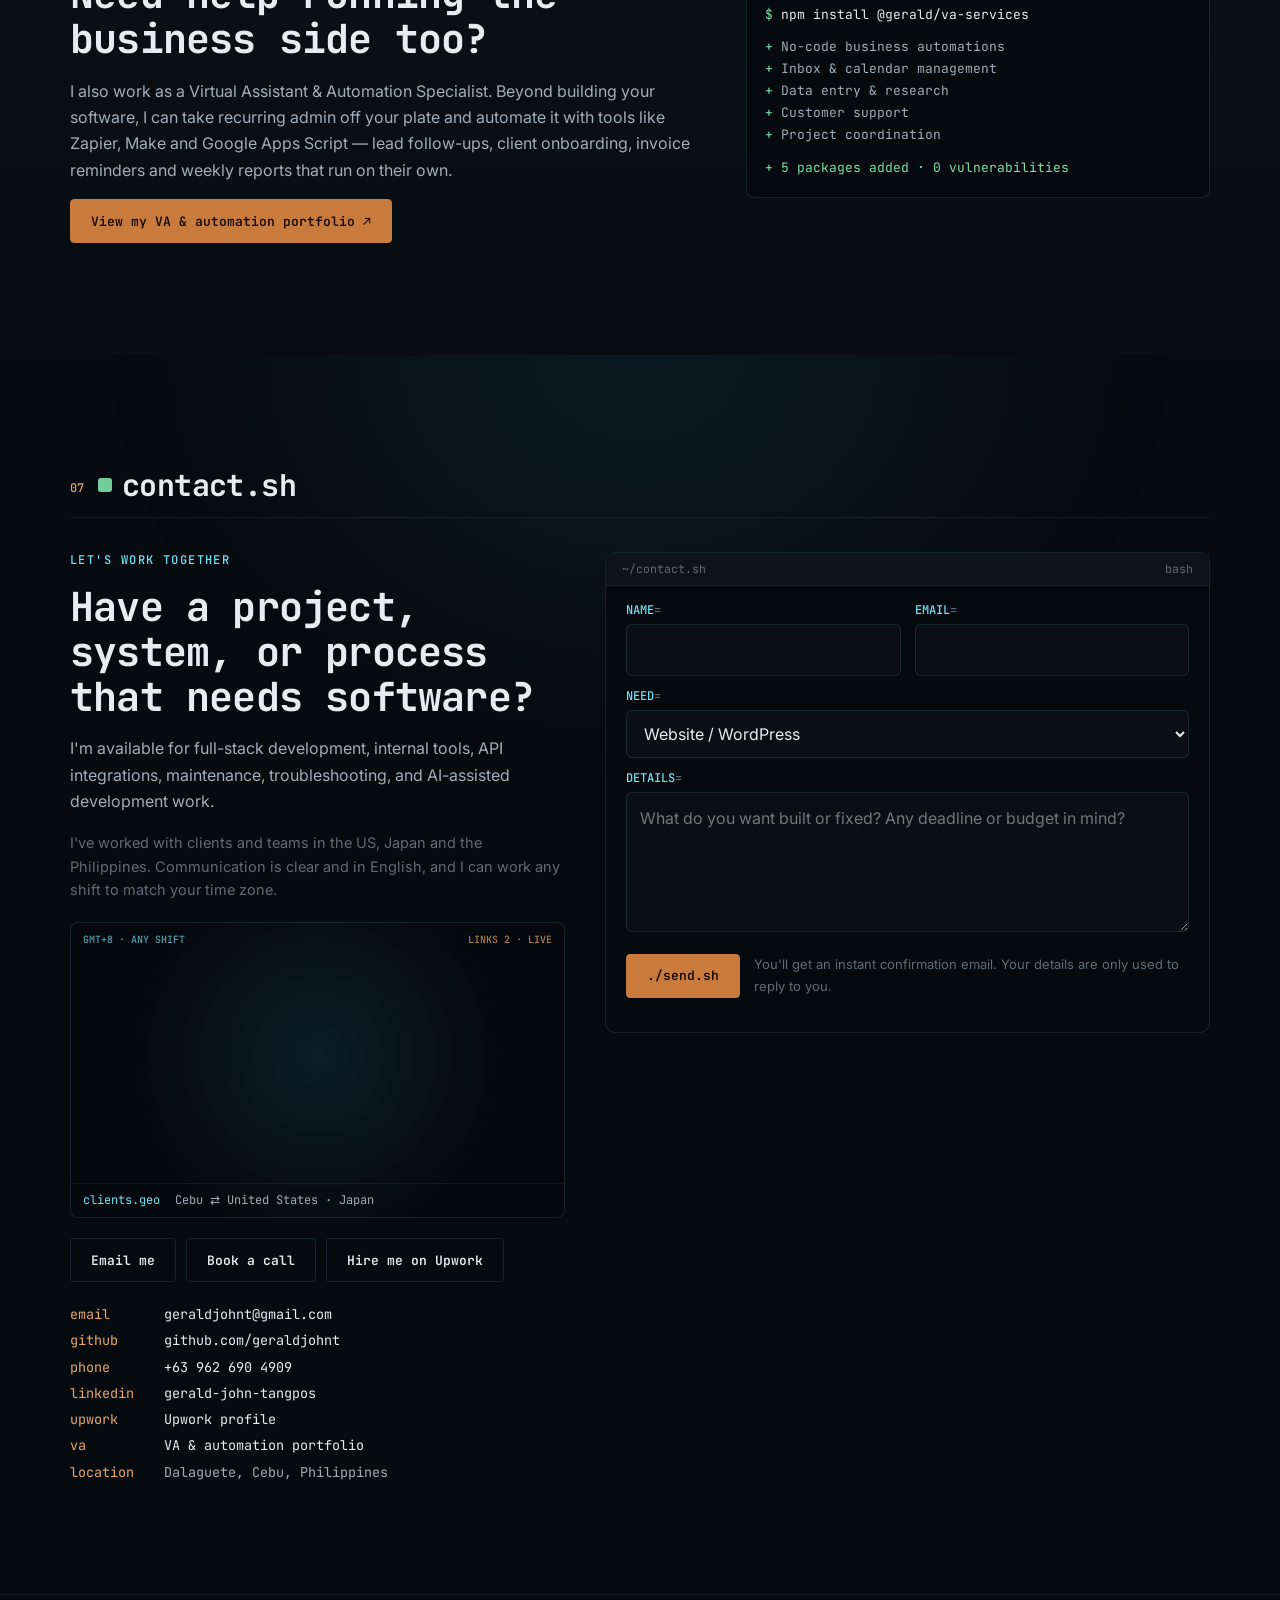
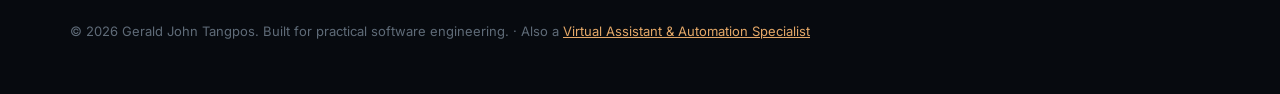
==== commit a1b4921a: "Make version 2 the main page - version2.html becomes index.html; the previous index.html is kept as " ====
--- a/index.html
+++ b/index.html
@@ -1,187 +1,295 @@
-<!doctype html>
+<!DOCTYPE html>
 <html lang="en">
 <head>
 <meta charset="utf-8">
-<meta name="viewport" content="width=device-width, initial-scale=1">
+<meta name="viewport" content="width=device-width, initial-scale=1, viewport-fit=cover">
 <title>Gerald John Tangpos — Full-Stack Developer</title>
-<meta name="description" content="Portfolio of Gerald John Tangpos, Full-Stack Developer and Software Engineer specializing in modern web development and AI-assisted development.">
-<meta name="theme-color" content="#080b10">
+<meta name="description" content="Portfolio of Gerald John Tangpos, Full-Stack Developer and Software Engineer: web applications, internal tools, API integrations and AI-assisted development.">
+<meta name="theme-color" content="#070A0F">
 <meta property="og:type" content="website">
 <meta property="og:url" content="https://geraldjohnt.github.io/web-developer-portfolio/">
 <meta property="og:title" content="Gerald John Tangpos — Full-Stack Developer">
 <meta property="og:description" content="I build software that solves real business problems: web applications, internal tools, API integrations and automation.">
 <meta name="twitter:card" content="summary">
-<link rel="icon" href="data:image/svg+xml,%3Csvg xmlns='http://www.w3.org/2000/svg' viewBox='0 0 64 64'%3E%3Crect width='64' height='64' rx='14' fill='%23080b10'/%3E%3Ctext x='50%25' y='54%25' text-anchor='middle' dominant-baseline='middle' font-family='Arial,sans-serif' font-weight='800' font-size='30' fill='%236ee7b7'%3EGJT%3C/text%3E%3C/svg%3E">
+<link rel="icon" href="data:image/svg+xml,%3Csvg xmlns='http://www.w3.org/2000/svg' viewBox='0 0 64 64'%3E%3Crect width='64' height='64' rx='14' fill='%23070A0F'/%3E%3Ctext x='50%25' y='54%25' text-anchor='middle' dominant-baseline='middle' font-family='Arial,sans-serif' font-weight='800' font-size='30' fill='%236FE3F5'%3EGJT%3C/text%3E%3C/svg%3E">
 <link rel="preconnect" href="https://fonts.googleapis.com">
 <link rel="preconnect" href="https://fonts.gstatic.com" crossorigin>
-<link rel="stylesheet" href="https://fonts.googleapis.com/css2?family=DM+Mono:wght@400;500&family=Inter:wght@400;500;600;700;800&display=swap">
-<link rel="stylesheet" href="style.css">
+<link rel="stylesheet" href="https://fonts.googleapis.com/css2?family=Inter:wght@400;500;600;700&family=JetBrains+Mono:wght@400;500;700;800&display=swap">
+<link rel="stylesheet" href="v2/dev.css">
+<script>document.documentElement.classList.add('js');</script>
 </head>
 <body>
-<header class="nav">
-  <div class="wrap nav-inner">
-    <a class="brand" href="#top">GJT<span>.</span></a>
-    <nav id="nav-menu" aria-label="Main">
-      <a href="#about">About</a><a href="#skills">Skills</a><a href="#experience">Experience</a><a href="#projects">Projects</a><a href="#contact">Contact</a><a href="https://geraldjohnt.github.io/va-portfolio/" class="nav-external">VA Services &#8599;</a>
+<a class="skip" href="#main">Skip to content</a>
+<div class="gutter" id="gutter" aria-hidden="true"></div>
+
+<header class="bar" id="bar">
+  <div class="bar-inner">
+    <a class="brand" href="#top"><span class="prompt">~/</span>gjt<span class="dot">.</span>dev</a>
+    <nav id="nav-menu" class="tabs" aria-label="Main">
+      <a href="#about" data-tab="about"><i class="ft md"></i>about.md</a>
+      <a href="#skills" data-tab="skills"><i class="ft js"></i>skills.json</a>
+      <a href="#architecture" data-tab="architecture"><i class="ft holo"></i>stack.holo</a>
+      <a href="#experience" data-tab="experience"><i class="ft git"></i>git.log</a>
+      <a href="#projects" data-tab="projects"><i class="ft dir"></i>projects/</a>
+      <a href="#contact" data-tab="contact"><i class="ft sh"></i>contact.sh</a>
+      <a href="https://geraldjohnt.github.io/va-portfolio/" class="ext">VA Services &#8599;</a>
     </nav>
-    <button class="nav-toggle" type="button" aria-expanded="false" aria-controls="nav-menu" aria-label="Open menu"><span></span><span></span><span></span></button>
+    <div class="bar-right">
+      <button type="button" class="kbtn" id="palette-btn" aria-label="Open command palette"><kbd>Ctrl</kbd><kbd>K</kbd></button>
+      <button type="button" class="kbtn snd" id="sound-btn" aria-pressed="true" title="Typing sounds"><span class="sound-ico" aria-hidden="true"><i></i><i></i><i></i></span><span class="sr">Sound</span></button>
+      <button class="nav-toggle" type="button" aria-expanded="false" aria-controls="nav-menu" aria-label="Open menu"><span></span><span></span><span></span></button>
+    </div>
   </div>
 </header>
 
-<main id="top">
-<section class="hero">
+<main id="main">
+
+<section class="hero" id="top">
   <div class="wrap hero-grid">
-    <div>
-      <div class="portfolio-switch" role="navigation" aria-label="Switch portfolio">
+    <div class="hero-out">
+      <div class="switch" role="navigation" aria-label="Switch portfolio" data-line="1">
         <a aria-current="page">Web Developer</a>
         <a href="https://geraldjohnt.github.io/va-portfolio/">Virtual Assistant &#8599;</a>
       </div>
-      <p class="eyebrow">FULL-STACK DEVELOPER • SOFTWARE ENGINEER</p>
-      <h1>I build software that solves <span>real business problems.</span></h1>
-      <p class="lead">9+ years of experience building and maintaining web applications, internal tools, client platforms, APIs, and business-process solutions — with AI-assisted development using Claude and Claude Code.</p>
-      <div class="actions">
-        <a class="btn primary" href="#projects">View Projects</a>
-        <a class="btn secondary" href="mailto:geraldjohnt@gmail.com">Contact Me</a>
-      </div>
-      <div class="profile-links"><a href="https://github.com/geraldjohnt" target="_blank" rel="noopener">GitHub &#8599;</a><a href="https://www.linkedin.com/in/gerald-john-tangpos-810341109/" target="_blank" rel="noopener">LinkedIn &#8599;</a></div>
-      <ul class="hero-badges" aria-label="Working with me"><li>International clients welcome</li><li>Any shift or time zone</li><li>Clear English communication</li></ul>
-      <div class="mini-stats"><div><strong>9+</strong><span>Years Experience</span></div><div><strong>7</strong><span>Companies / Teams</span></div><div><strong>Full-Stack</strong><span>Frontend + Backend</span></div></div>
-    </div>
-    <div class="hero-card">
-      <div class="terminal-top"><i></i><i></i><i></i></div>
-      <pre><code><span class="muted">$</span> whoami
-<span class="key">gerald_john_tangpos</span>
-
-<span class="muted">focus:</span>
-  web applications
-  internal tools
-  API integrations
-  automation
-  AI-assisted development
-
-<span class="muted">stack:</span>
-  JavaScript • Python • PHP
-  Laravel • Vue • Angular
-  SQL • MySQL • SQL Server
-  Claude • Claude Code</code></pre>
-    </div>
-  </div>
-</section>
-
-<section id="about" class="section">
-<div class="wrap two-col">
-  <div><p class="eyebrow">ABOUT</p><h2>Engineering with context, not just code.</h2></div>
-  <div class="copy">
-    <p>I’m a Software Engineer and Full-Stack Developer from Cebu, Philippines. My experience spans client software, employee-management systems, payroll, analytics dashboards, websites, and custom business applications.</p>
-    <p>I approach AI-assisted development as an engineering tool: understand the requirement, determine the solution, use AI to accelerate implementation, then test, review, troubleshoot, and refine the result.</p>
-  </div>
+      <p class="eyebrow" data-line="6">Full-stack developer · Software engineer</p>
+      <h1 data-line="7">I build software that solves <span>real business problems.</span></h1>
+      <p class="lead" data-line="8">9+ years of experience building and maintaining web applications, internal tools, client platforms, APIs, and business-process solutions — with AI-assisted development using Claude and Claude Code.</p>
+      <ul class="chips" data-line="10" aria-label="Main stack"><li>JavaScript</li><li>Python</li><li>PHP</li><li>Laravel</li><li>Vue</li><li class="ai">Claude</li><li class="ai">Claude Code</li></ul>
+      <div class="actions" data-line="12">
+        <a class="btn" href="#projects">View projects</a>
+        <a class="btn ghost" href="#contact">Contact me</a>
+      </div>
+      <ul class="badges" data-line="11" aria-label="Working with me"><li>International clients welcome</li><li>Any shift or time zone</li><li>Clear English communication</li></ul>
+      <div class="mini" data-line="13">
+        <div><strong>9+</strong><span>years experience</span></div>
+        <div><strong>7</strong><span>companies / teams</span></div>
+        <div><strong>Full-stack</strong><span>frontend + backend</span></div>
+      </div>
+    </div>
+
+    <div class="ide-wrap">
+    <div class="hud" aria-hidden="true"><i class="r1"></i><i class="r2"></i><i class="r3"></i><i class="r4"></i><span class="hud-tag t1">SYS.RENDER // ONLINE</span><span class="hud-tag t2">LAT 10.31°N · LON 123.89°E</span></div>
+    <div class="ide" aria-label="Code editor showing the hero component">
+      <div class="ide-top"><span class="ide-tab on"><i class="ft tsx"></i>Hero.tsx</span><span class="ide-tab"><i class="ft md"></i>README.md</span><span class="ide-path">src/components</span></div>
+      <pre class="code" id="code" aria-hidden="true"></pre>
+      <noscript><pre class="code">export default function Hero() { /* … */ }</pre></noscript>
+      <div class="term" id="term">
+        <div class="term-top"><span>Terminal</span><span class="term-hint">type <b>help</b></span></div>
+        <div class="term-out" id="term-out" role="log" aria-live="polite"></div>
+        <form class="term-in" id="term-form" autocomplete="off">
+          <label for="term-input"><span class="ps">gerald@portfolio</span>:<span class="cwd">~</span>$</label>
+          <input id="term-input" type="text" spellcheck="false" autocapitalize="off" placeholder="help" aria-label="Terminal command">
+        </form>
+      </div>
+    </div>
+    </div>
+  </div>
+</section>
+
+<section id="about" class="sec">
+  <div class="wrap about">
+    <div class="file-head" data-compile><span class="ln">01</span><h2 class="fname"><i class="ft md"></i>about.md</h2></div>
+    <div class="about-grid">
+      <div class="about-copy">
+        <h2 data-compile><span class="h-hash">#</span> Engineering with context, not just code.</h2>
+        <p data-compile>I'm a Software Engineer and Full-Stack Developer from Cebu, Philippines. My experience spans client software, employee-management systems, payroll, analytics dashboards, websites, and custom business applications.</p>
+        <p data-compile>I approach AI-assisted development as an engineering tool: understand the requirement, determine the solution, use AI to accelerate implementation, then test, review, troubleshoot, and refine the result.</p>
+        <div class="profile-links" data-compile><a href="https://github.com/geraldjohnt" target="_blank" rel="noopener">github.com/geraldjohnt &#8599;</a><a href="https://www.linkedin.com/in/gerald-john-tangpos-810341109/" target="_blank" rel="noopener">LinkedIn &#8599;</a></div>
+      </div>
+      <figure class="avatar" data-compile>
+        <div class="img-top"><span><i class="ft img"></i>avatar.webp</span><span>560 × 814</span></div>
+        <div class="img-body holo-body">
+          <div class="emitter" aria-hidden="true"><i></i><i></i></div>
+          <div class="beam" aria-hidden="true"></div>
+          <div class="holo-img"><img src="v2/gerald-cutout.webp" alt="Gerald John Tangpos" width="560" height="814" loading="lazy"><span class="scan" aria-hidden="true"></span></div>
+          <ul class="callouts" aria-hidden="true"><li class="c1">role: full-stack</li><li class="c2">xp: 9+ yrs</li><li class="c3">loc: cebu, ph</li></ul>
+        </div>
+      </figure>
+    </div>
+  </div>
+</section>
+
+<section id="skills" class="sec alt">
+  <div class="wrap">
+    <div class="file-head" data-compile><span class="ln">02</span><h2 class="fname"><i class="ft js"></i>skills.json</h2><p class="fdesc">Tools I use to turn requirements into working software.</p></div>
+    <div class="json" data-compile><span class="p">{</span></div>
+    <div class="skill-grid">
+      <article data-compile><h3><span class="k">"languages"</span><span class="p">: [</span></h3><p><span class="s">"JavaScript"</span>, <span class="s">"Python"</span>, <span class="s">"PHP"</span>, <span class="s">"C#"</span>, <span class="s">"Java"</span>, <span class="s">"SQL"</span>, <span class="s">"HTML"</span>, <span class="s">"CSS"</span></p><span class="p">],</span></article>
+      <article data-compile><h3><span class="k">"web"</span><span class="p">: [</span></h3><p><span class="s">"Laravel"</span>, <span class="s">"Vue.js"</span>, <span class="s">"AngularJS"</span>, <span class="s">"WordPress"</span>, <span class="s">"jQuery"</span>, <span class="s">"AJAX"</span>, <span class="s">"REST APIs"</span></p><span class="p">],</span></article>
+      <article data-compile><h3><span class="k">"data"</span><span class="p">: [</span></h3><p><span class="s">"MySQL"</span>, <span class="s">"SQL Server"</span>, <span class="s">"MongoDB"</span>, <span class="s">"Firebase"</span>, <span class="s">"Data validation"</span></p><span class="p">],</span></article>
+      <article data-compile><h3><span class="k">"aiAssisted"</span><span class="p">: [</span></h3><p><span class="s">"Claude"</span>, <span class="s">"Claude Code"</span>, <span class="s">"AI-assisted coding"</span>, <span class="s">"Code review"</span>, <span class="s">"Debugging"</span>, <span class="s">"Refactoring"</span></p><span class="p">],</span></article>
+      <article data-compile><h3><span class="k">"engineering"</span><span class="p">: [</span></h3><p><span class="s">"Git"</span>, <span class="s">"GitHub"</span>, <span class="s">"Troubleshooting"</span>, <span class="s">"Testing"</span>, <span class="s">"Maintenance"</span>, <span class="s">"Requirements analysis"</span></p><span class="p">],</span></article>
+      <article data-compile><h3><span class="k">"solutions"</span><span class="p">: [</span></h3><p><span class="s">"Internal tools"</span>, <span class="s">"Business-process solutions"</span>, <span class="s">"API integrations"</span>, <span class="s">"Client applications"</span></p><span class="p">]</span></article>
+    </div>
+    <div class="json" data-compile><span class="p">}</span></div>
+  </div>
+</section>
+
+<section id="architecture" class="sec">
+  <div class="wrap">
+    <div class="file-head" data-compile><span class="ln">03</span><h2 class="fname"><i class="ft holo"></i>stack.holo</h2><p class="fdesc">How the pieces I build fit together, from the screen people use down to the data behind it. Drag the hologram to turn it.</p></div>
+    <div class="arch">
+      <div class="arch-stage" data-compile>
+        <canvas id="arch-canvas" role="img" aria-label="Hologram of a four-layer software stack: interface, API, services and data, with AI-assisted development orbiting around it."></canvas>
+        <span class="arch-hint" aria-hidden="true">⟲ drag to rotate</span>
+      </div>
+      <ol class="arch-legend">
+        <li data-layer="3" data-compile tabindex="0"><span class="lk">layer 04</span><h3>Interface</h3><p>Vue.js · AngularJS · WordPress · jQuery · HTML &amp; CSS</p></li>
+        <li data-layer="2" data-compile tabindex="0"><span class="lk">layer 03</span><h3>API</h3><p>Laravel · REST APIs · AJAX · integrations</p></li>
+        <li data-layer="1" data-compile tabindex="0"><span class="lk">layer 02</span><h3>Services &amp; logic</h3><p>PHP · Python · C# · Java · JavaScript</p></li>
+        <li data-layer="0" data-compile tabindex="0"><span class="lk">layer 01</span><h3>Data</h3><p>MySQL · SQL Server · MongoDB · Firebase</p></li>
+        <li data-layer="ai" data-compile tabindex="0" class="ai"><span class="lk">orbit</span><h3>AI-assisted development</h3><p>Claude · Claude Code — used to move faster, with testing and review kept in the loop.</p></li>
+      </ol>
+    </div>
+  </div>
+</section>
+
+<section id="experience" class="sec">
+  <div class="wrap">
+    <div class="file-head" data-compile><span class="ln">04</span><h2 class="fname"><i class="ft git"></i>git log --graph</h2><p class="fdesc">9+ years across software engineering and web development.</p></div>
+    <ol class="gitlog">
+      <li data-compile><span class="node head"></span><div class="commit"><p class="meta"><span class="hash">a1f9c3e</span><span class="ref">HEAD → main</span><span class="date">2024–2026</span></p><h3>Software Engineer — Innodata Knowledge Services Inc.</h3><p>Created new software solutions for clients using C#, Python, PHP, JavaScript, and other technologies, with a focus on improving client processes.</p></div></li>
+      <li data-compile><span class="node"></span><div class="commit"><p class="meta"><span class="hash">7d02b4f</span><span class="date">2022–2024</span></p><h3>Full-Stack Developer — Full Scale Inc.</h3><p>Maintained and enhanced an employee management system, including features, issue resolution, data validation, and code quality.</p></div></li>
+      <li data-compile><span class="node"></span><div class="commit"><p class="meta"><span class="hash">3e8a91c</span><span class="date">2021</span></p><h3>Full-Stack Web Developer — Bravissimo Inc.</h3><p>Collaborated with Accenture on client projects across front-end and back-end development from requirements through implementation and delivery.</p></div></li>
+      <li data-compile><span class="node"></span><div class="commit"><p class="meta"><span class="hash">c45f0d2</span><span class="date">2019–2021</span></p><h3>Software Engineer — emphtech</h3><p>Developed Laravel and Vue.js solutions for Japan-based clients, with additional Java project experience. Projects included Mee2box, MHPS-DR, KDDI, and Online Minimum.</p></div></li>
+      <li data-compile><span class="node"></span><div class="commit"><p class="meta"><span class="hash">9b7e6a1</span><span class="date">2018–2019</span></p><h3>Software Engineer — IT Core Solutions Inc.</h3><p>Handled a payroll system deployed for a client.</p></div></li>
+      <li data-compile><span class="node"></span><div class="commit"><p class="meta"><span class="hash">52dc8f0</span><span class="date">2017–2019</span></p><h3>Front-End Developer — CLTRe</h3><p>Maintained client-facing products, built UX-focused interfaces, and consumed API endpoints using AngularJS. Projects included CLTRe Dashboard and CLTRe Profile.</p></div></li>
+      <li data-compile><span class="node root"></span><div class="commit"><p class="meta"><span class="hash">e0a3b77</span><span class="ref init">initial commit</span><span class="date">2017</span></p><h3>Web Developer — Proweaver</h3><p>Maintained websites for US-based clients and worked on WordPress e-commerce projects.</p></div></li>
+    </ol>
+  </div>
+</section>
+
+<section id="projects" class="sec alt">
+  <div class="wrap">
+    <div class="file-head" data-compile><span class="ln">05</span><h2 class="fname"><i class="ft dir"></i>projects/</h2><p class="fdesc">Project experience.</p></div>
+    <div class="repo-grid">
+      <article class="repo" data-compile><p class="r-top"><i class="ft dir"></i><span class="r-name">employee-management-system</span><span class="vis">Private</span></p><h3>Employee Management System</h3><p>Full-stack maintenance and feature development involving data validation, issue resolution, and business workflows.</p><p class="r-meta"><span class="topic">employee-management</span></p><ul class="langs"><li><i style="--c:#6FE3F5"></i>Full-Stack</li><li><i style="--c:#E4A868"></i>Validation</li><li><i style="--c:#8A96A3"></i>Maintenance</li></ul></article>
+      <article class="repo" data-compile><p class="r-top"><i class="ft dir"></i><span class="r-name">cltre-dashboard</span><span class="vis">Private</span></p><h3>CLTRe Dashboard</h3><p>Front-end product work with API-driven data retrieval and visualization for security-culture measurement.</p><p class="r-meta"><span class="topic">analytics</span></p><ul class="langs"><li><i style="--c:#E4A868"></i>AngularJS</li><li><i style="--c:#6FE3F5"></i>APIs</li><li><i style="--c:#8A96A3"></i>UX</li></ul></article>
+      <article class="repo" data-compile><p class="r-top"><i class="ft dir"></i><span class="r-name">japan-client-projects</span><span class="vis">Private</span></p><h3>Japan Client Projects</h3><p>Software engineering across multiple client projects using Laravel, Vue.js, and Java.</p><p class="r-meta"><span class="topic">client-software</span></p><ul class="langs"><li><i style="--c:#E4A868"></i>Laravel</li><li><i style="--c:#6FE3F5"></i>Vue.js</li><li><i style="--c:#8A96A3"></i>Java</li></ul></article>
+      <article class="repo" data-compile><p class="r-top"><i class="ft dir"></i><span class="r-name">payroll-system</span><span class="vis">Private</span></p><h3>Payroll System</h3><p>Development and maintenance of a deployed payroll system supporting client operations.</p><p class="r-meta"><span class="topic">business-system</span></p><ul class="langs"><li><i style="--c:#6FE3F5"></i>Business logic</li><li><i style="--c:#E4A868"></i>Data</li><li><i style="--c:#8A96A3"></i>Reliability</li></ul></article>
+      <article class="repo" data-compile><p class="r-top"><i class="ft dir"></i><span class="r-name">wordpress-client-sites</span><span class="vis">Private</span></p><h3>WordPress Client Websites</h3><p>Website maintenance and e-commerce project work for US-based clients.</p><p class="r-meta"><span class="topic">web</span><span class="topic">e-commerce</span></p><ul class="langs"><li><i style="--c:#E4A868"></i>WordPress</li><li><i style="--c:#6FE3F5"></i>Web</li><li><i style="--c:#8A96A3"></i>Maintenance</li></ul></article>
+      <article class="repo" data-compile><p class="r-top"><i class="ft dir"></i><span class="r-name">ai-accelerated-engineering</span><span class="vis">Practice</span></p><h3>AI-Accelerated Engineering</h3><p>Using Claude and Claude Code to accelerate implementation, explore codebases, troubleshoot issues, refactor, and document solutions while keeping engineering validation in the loop.</p><p class="r-meta"><span class="topic">ai-assisted-development</span></p><ul class="langs"><li><i style="--c:#6FE3F5"></i>Claude</li><li><i style="--c:#E4A868"></i>Claude Code</li><li><i style="--c:#8A96A3"></i>AI workflows</li></ul></article>
+    </div>
+    <p class="more" data-compile><a href="https://github.com/geraldjohnt" target="_blank" rel="noopener">See more of my code on GitHub &#8599;</a></p>
+  </div>
+</section>
+
+<section id="workflow" class="sec">
+  <div class="wrap">
+    <div class="file-head" data-compile><span class="ln">06</span><h2 class="fname"><i class="ft ci"></i>.github/workflows/deliver.yml</h2><p class="fdesc">How I work: requirement → solution → build → test → deploy.</p></div>
+    <div class="pipeline" id="pipeline" data-compile>
+      <div class="pl-top"><span class="pl-status" id="pl-status"><i></i><b>Queued</b></span><span class="pl-name">deliver · main</span><span class="pl-time" id="pl-time">0.0s</span></div>
+      <ol class="stages">
+        <li><span class="st-ico"></span><span class="st-n">01</span>Understand</li>
+        <li><span class="st-ico"></span><span class="st-n">02</span>Design</li>
+        <li><span class="st-ico"></span><span class="st-n">03</span>Build</li>
+        <li><span class="st-ico"></span><span class="st-n">04</span>Test</li>
+        <li><span class="st-ico"></span><span class="st-n">05</span>Troubleshoot</li>
+        <li><span class="st-ico"></span><span class="st-n">06</span>Deliver</li>
+      </ol>
+      <p class="pl-note">AI can accelerate the work, but the goal is still reliable software that solves the actual requirement.</p>
+    </div>
+  </div>
+</section>
+
+<section id="business-support" class="sec alt">
+  <div class="wrap va" data-compile>
+    <div>
+      <p class="eyebrow">Also available</p>
+      <h2>Need help running the business side too?</h2>
+      <p>I also work as a Virtual Assistant &amp; Automation Specialist. Beyond building your software, I can take recurring admin off your plate and automate it with tools like Zapier, Make and Google Apps Script — lead follow-ups, client onboarding, invoice reminders and weekly reports that run on their own.</p>
+      <a class="btn" href="https://geraldjohnt.github.io/va-portfolio/">View my VA &amp; automation portfolio &#8599;</a>
+    </div>
+    <div class="install">
+      <p class="cmd"><span class="ps">$</span> npm install @gerald/va-services</p>
+      <ul>
+        <li>No-code business automations</li>
+        <li>Inbox &amp; calendar management</li>
+        <li>Data entry &amp; research</li>
+        <li>Customer support</li>
+        <li>Project coordination</li>
+      </ul>
+      <p class="ok">+ 5 packages added · 0 vulnerabilities</p>
+    </div>
+  </div>
+</section>
+
+<section id="contact" class="sec contact">
+  <div class="wrap">
+    <div class="file-head" data-compile><span class="ln">07</span><h2 class="fname"><i class="ft sh"></i>contact.sh</h2></div>
+    <div class="contact-grid">
+      <div class="contact-copy">
+        <p class="eyebrow" data-compile>Let's work together</p>
+        <h2 data-compile>Have a project, system, or process that needs software?</h2>
+        <p data-compile>I'm available for full-stack development, internal tools, API integrations, maintenance, troubleshooting, and AI-assisted development work.</p>
+        <p class="note" data-compile>I've worked with clients and teams in the US, Japan and the Philippines. Communication is clear and in English, and I can work any shift to match your time zone.</p>
+        <figure class="geo" data-compile>
+          <canvas id="geo-canvas" role="img" aria-label="Hologram globe showing Cebu, Philippines connected to clients in the United States and Japan."></canvas>
+          <figcaption><span>clients.geo</span> Cebu ⇄ United States · Japan</figcaption>
+        </figure>
+        <div class="actions" data-compile><a class="btn ghost" href="mailto:geraldjohnt@gmail.com?subject=Project%20enquiry">Email me</a><a class="btn ghost" href="mailto:geraldjohnt@gmail.com?subject=Project%20call%20request&amp;body=Hi%20Gerald%2C%0A%0AI%27d%20like%20to%20book%20a%20short%20call%20about%20a%20project.%0A%0AWhat%20I%20need%20built%3A%20%0AMy%20timezone%3A%20%0ATimes%20that%20work%20for%20me%3A%20%0A">Book a call</a><a class="btn ghost" href="https://www.upwork.com/freelancers/~011ad574500f310d02" target="_blank" rel="noopener">Hire me on Upwork</a></div>
+        <ul class="links" data-compile>
+          <li><span>email</span><a href="mailto:geraldjohnt@gmail.com">geraldjohnt@gmail.com</a></li>
+          <li><span>github</span><a href="https://github.com/geraldjohnt" target="_blank" rel="noopener">github.com/geraldjohnt</a></li>
+          <li><span>phone</span><a href="tel:+639626904909">+63 962 690 4909</a></li>
+          <li><span>linkedin</span><a href="https://www.linkedin.com/in/gerald-john-tangpos-810341109/" target="_blank" rel="noopener">gerald-john-tangpos</a></li>
+          <li><span>upwork</span><a href="https://www.upwork.com/freelancers/~011ad574500f310d02" target="_blank" rel="noopener">Upwork profile</a></li>
+          <li><span>va</span><a href="https://geraldjohnt.github.io/va-portfolio/">VA &amp; automation portfolio</a></li>
+          <li><span>location</span>Dalaguete, Cebu, Philippines</li>
+        </ul>
+      </div>
+      <form class="contact-form" id="contact-form" data-endpoint="https://script.google.com/macros/s/AKfycbxHk-h4SQ6ZB-GV5NGepYZzMXKfwT2meGYlSBVWfr6hbH8Pa3ydvC6iAsIAO9cohR_k/exec" data-email="geraldjohnt@gmail.com" novalidate data-compile>
+        <p class="form-top"><span>~/contact.sh</span><span>bash</span></p>
+        <input type="hidden" name="source" value="dev">
+        <div class="hp" aria-hidden="true"><label for="cf-website">Leave this empty</label><input type="text" id="cf-website" name="website" tabindex="-1" autocomplete="off"></div>
+        <div><label for="cf-name"><span class="v">NAME</span>=</label><input type="text" id="cf-name" name="name" required maxlength="100" autocomplete="name"></div>
+        <div><label for="cf-email"><span class="v">EMAIL</span>=</label><input type="email" id="cf-email" name="email" required maxlength="200" autocomplete="email"></div>
+        <div class="full"><label for="cf-service"><span class="v">NEED</span>=</label>
+          <select id="cf-service" name="service">
+            <option>Website / WordPress</option>
+            <option>Web application or client portal</option>
+            <option>Internal tool or dashboard</option>
+            <option>API integration or automation</option>
+            <option>Maintenance &amp; bug fixes</option>
+            <option>AI-assisted development</option>
+            <option>Something else</option>
+          </select>
+        </div>
+        <div class="full"><label for="cf-message"><span class="v">DETAILS</span>=</label><textarea id="cf-message" name="message" required minlength="5" maxlength="5000" placeholder="What do you want built or fixed? Any deadline or budget in mind?"></textarea></div>
+        <div class="full form-foot">
+          <button type="submit" class="btn">./send.sh</button>
+          <p class="form-privacy">You'll get an instant confirmation email. Your details are only used to reply to you.</p>
+        </div>
+        <p class="form-status full" role="status" aria-live="polite"></p>
+      </form>
+    </div>
+  </div>
+</section>
+</main>
+
+<footer class="foot"><div class="wrap">© <span id="year">2026</span> Gerald John Tangpos. Built for practical software engineering. · Also a <a href="https://geraldjohnt.github.io/va-portfolio/">Virtual Assistant &amp; Automation Specialist</a></div></footer>
+
+<div class="statusbar" aria-hidden="true">
+  <span class="sb-branch">⎇ main</span>
+  <span class="sb-ok" id="sb-build">● building…</span>
+  <span class="sb-file" id="sb-file">Hero.tsx</span>
+  <span class="sb-spacer"></span>
+  <span id="sb-ln">Ln 1, Col 1</span>
+  <span class="sb-hide">UTF-8</span>
+  <span class="sb-hide">TypeScript JSX</span>
 </div>
-</section>
-
-<section id="skills" class="section alt">
-<div class="wrap">
-  <p class="eyebrow">TECHNICAL SKILLS</p><h2>Tools I use to turn requirements into working software.</h2>
-  <div class="skill-grid">
-    <article><h3>Languages</h3><p>JavaScript · Python · PHP · C# · Java · SQL · HTML · CSS</p></article>
-    <article><h3>Web Development</h3><p>Laravel · Vue.js · AngularJS · WordPress · jQuery · AJAX · REST APIs</p></article>
-    <article><h3>Data</h3><p>MySQL · SQL Server · MongoDB · Firebase · Data validation</p></article>
-    <article><h3>AI-Assisted Development</h3><p>Claude · Claude Code · AI-assisted coding · Code review · Debugging · Refactoring</p></article>
-    <article><h3>Engineering</h3><p>Git · GitHub · Troubleshooting · Testing · Maintenance · Requirements analysis</p></article>
-    <article><h3>Solutions</h3><p>Internal tools · Business-process solutions · API integrations · Client applications</p></article>
+
+<a href="#top" class="to-top" id="to-top" aria-label="Back to top" tabindex="-1"><span class="arr" aria-hidden="true">↑</span><span>cd ~</span></a>
+
+<div class="palette" id="palette" role="dialog" aria-modal="true" aria-label="Command palette" hidden>
+  <div class="pal-box">
+    <input id="pal-input" type="text" placeholder="Go to section or run a command…" aria-label="Search commands" autocomplete="off" spellcheck="false">
+    <ul id="pal-list" role="listbox"></ul>
   </div>
 </div>
-</section>
-
-<section id="experience" class="section">
-<div class="wrap">
-  <p class="eyebrow">EXPERIENCE</p><h2>9+ years across software engineering and web development.</h2>
-  <div class="timeline">
-    <div><span>2024–2026</span><article><h3>Software Engineer — Innodata Knowledge Services Inc.</h3><p>Created new software solutions for clients using C#, Python, PHP, JavaScript, and other technologies, with a focus on improving client processes.</p></article></div>
-    <div><span>2022–2024</span><article><h3>Full-Stack Developer — Full Scale Inc.</h3><p>Maintained and enhanced an employee management system, including features, issue resolution, data validation, and code quality.</p></article></div>
-    <div><span>2021–2021</span><article><h3>Full-Stack Web Developer — Bravissimo Inc.</h3><p>Collaborated with Accenture on client projects across front-end and back-end development from requirements through implementation and delivery.</p></article></div>
-    <div><span>2019–2021</span><article><h3>Software Engineer — emphtech</h3><p>Developed Laravel and Vue.js solutions for Japan-based clients, with additional Java project experience. Projects included Mee2box, MHPS-DR, KDDI, and Online Minimum.</p></article></div>
-    <div><span>2018–2019</span><article><h3>Software Engineer — IT Core Solutions Inc.</h3><p>Handled a payroll system deployed for a client.</p></article></div>
-    <div><span>2017–2019</span><article><h3>Front-End Developer — CLTRe</h3><p>Maintained client-facing products, built UX-focused interfaces, and consumed API endpoints using AngularJS. Projects included CLTRe Dashboard and CLTRe Profile.</p></article></div>
-    <div><span>2017</span><article><h3>Web Developer — Proweaver</h3><p>Maintained websites for US-based clients and worked on WordPress e-commerce projects.</p></article></div>
-  </div>
-</div>
-</section>
-
-<section id="projects" class="section alt">
-<div class="wrap">
-  <p class="eyebrow">SELECTED WORK</p><h2>Project experience</h2>
-  <div class="project-grid">
-    <article class="project"><span class="tag">EMPLOYEE MANAGEMENT</span><h3>Employee Management System</h3><p>Full-stack maintenance and feature development involving data validation, issue resolution, and business workflows.</p><div class="chips"><span>Full-Stack</span><span>Validation</span><span>Maintenance</span></div></article>
-    <article class="project"><span class="tag">ANALYTICS</span><h3>CLTRe Dashboard</h3><p>Front-end product work with API-driven data retrieval and visualization for security-culture measurement.</p><div class="chips"><span>AngularJS</span><span>APIs</span><span>UX</span></div></article>
-    <article class="project"><span class="tag">CLIENT SOFTWARE</span><h3>Japan Client Projects</h3><p>Software engineering across multiple client projects using Laravel, Vue.js, and Java.</p><div class="chips"><span>Laravel</span><span>Vue.js</span><span>Java</span></div></article>
-    <article class="project"><span class="tag">BUSINESS SYSTEM</span><h3>Payroll System</h3><p>Development and maintenance of a deployed payroll system supporting client operations.</p><div class="chips"><span>Business Logic</span><span>Data</span><span>Reliability</span></div></article>
-    <article class="project"><span class="tag">WEB / E-COMMERCE</span><h3>WordPress Client Websites</h3><p>Website maintenance and e-commerce project work for US-based clients.</p><div class="chips"><span>WordPress</span><span>Web</span><span>Maintenance</span></div></article>
-    <article class="project"><span class="tag">AI-ASSISTED DEVELOPMENT</span><h3>AI-Accelerated Engineering</h3><p>Using Claude and Claude Code to accelerate implementation, explore codebases, troubleshoot issues, refactor, and document solutions while keeping engineering validation in the loop.</p><div class="chips"><span>Claude</span><span>Claude Code</span><span>AI Workflows</span></div></article>
-  </div>
-  <p class="more-link"><a href="https://github.com/geraldjohnt" target="_blank" rel="noopener">See more of my code on GitHub &#8599;</a></p>
-</div>
-</section>
-
-<section class="section">
-<div class="wrap cta">
-  <p class="eyebrow">HOW I WORK</p><h2>Requirement → Solution → Build → Test → Deploy</h2>
-  <div class="process"><span>01 Understand</span><span>02 Design</span><span>03 Build</span><span>04 Test</span><span>05 Troubleshoot</span><span>06 Deliver</span></div>
-  <p class="copy center">AI can accelerate the work, but the goal is still reliable software that solves the actual requirement.</p>
-</div>
-</section>
-
-<section id="business-support" class="section alt">
-<div class="wrap va-promo">
-  <div>
-    <p class="eyebrow">ALSO AVAILABLE</p>
-    <h2>Need help running the business side too?</h2>
-    <p class="copy">I also work as a Virtual Assistant &amp; Automation Specialist. Beyond building your software, I can take recurring admin off your plate and automate it with tools like Zapier, Make and Google Apps Script — lead follow-ups, client onboarding, invoice reminders and weekly reports that run on their own.</p>
-    <a class="btn primary" href="https://geraldjohnt.github.io/va-portfolio/">View my VA &amp; automation portfolio &#8599;</a>
-  </div>
-  <ul>
-    <li>No-code business automations</li>
-    <li>Inbox &amp; calendar management</li>
-    <li>Data entry &amp; research</li>
-    <li>Customer support</li>
-    <li>Project coordination</li>
-  </ul>
-</div>
-</section>
-
-<section id="contact" class="section contact">
-<div class="wrap contact-box">
-  <div><p class="eyebrow">LET'S WORK TOGETHER</p><h2>Have a project, system, or process that needs software?</h2><p>I'm available for full-stack development, internal tools, API integrations, maintenance, troubleshooting, and AI-assisted development work.</p>
-    <p class="contact-note">I've worked with clients and teams in the US, Japan and the Philippines. Communication is clear and in English, and I can work any shift to match your time zone.</p>
-    <div class="actions"><a class="btn secondary" href="mailto:geraldjohnt@gmail.com?subject=Project%20enquiry">Email me</a><a class="btn secondary" href="mailto:geraldjohnt@gmail.com?subject=Project%20call%20request&amp;body=Hi%20Gerald%2C%0A%0AI%27d%20like%20to%20book%20a%20short%20call%20about%20a%20project.%0A%0AWhat%20I%20need%20built%3A%20%0AMy%20timezone%3A%20%0ATimes%20that%20work%20for%20me%3A%20%0A">Book a call</a><a class="btn secondary" href="https://www.upwork.com/freelancers/~011ad574500f310d02" target="_blank" rel="noopener">Hire me on Upwork</a></div></div>
-  <div class="contact-links"><a href="mailto:geraldjohnt@gmail.com">geraldjohnt@gmail.com</a><a href="https://github.com/geraldjohnt" target="_blank" rel="noopener">GitHub</a><a href="tel:+639626904909">+63 962 690 4909</a><a href="https://www.linkedin.com/in/gerald-john-tangpos-810341109/" target="_blank" rel="noopener">LinkedIn</a><a href="https://www.upwork.com/freelancers/~011ad574500f310d02" target="_blank" rel="noopener">Upwork</a><a href="https://geraldjohnt.github.io/va-portfolio/">VA &amp; automation portfolio</a><span>Dalaguete, Cebu, Philippines</span></div>
-  <form class="contact-form" id="contact-form" data-endpoint="" data-email="geraldjohnt@gmail.com" novalidate>
-    <input type="hidden" name="source" value="dev">
-    <div class="hp" aria-hidden="true"><label for="cf-website">Leave this empty</label><input type="text" id="cf-website" name="website" tabindex="-1" autocomplete="off"></div>
-    <div><label for="cf-name">Your name</label><input type="text" id="cf-name" name="name" required maxlength="100" autocomplete="name"></div>
-    <div><label for="cf-email">Email</label><input type="email" id="cf-email" name="email" required maxlength="200" autocomplete="email"></div>
-    <div class="full"><label for="cf-service">What do you need?</label>
-      <select id="cf-service" name="service">
-        <option>Website / WordPress</option>
-        <option>Web application or client portal</option>
-        <option>Internal tool or dashboard</option>
-        <option>API integration or automation</option>
-        <option>Maintenance &amp; bug fixes</option>
-        <option>AI-assisted development</option>
-        <option>Something else</option>
-      </select>
-    </div>
-    <div class="full"><label for="cf-message">Project details</label><textarea id="cf-message" name="message" required minlength="5" maxlength="5000" placeholder="What do you want built or fixed? Any deadline or budget in mind?"></textarea></div>
-    <div class="full form-foot">
-      <button type="submit" class="btn primary">Send message</button>
-      <p class="form-privacy">You'll get an instant confirmation email. Your details are only used to reply to you.</p>
-    </div>
-    <p class="form-status full" role="status" aria-live="polite"></p>
-  </form>
-</div>
-</section>
-</main>
-<footer><div class="wrap">© <span id="year">2026</span> Gerald John Tangpos. Built for practical software engineering. · Also a <a href="https://geraldjohnt.github.io/va-portfolio/">Virtual Assistant &amp; Automation Specialist</a></div></footer>
-<script src="script.js"></script>
+
 <script src="contact-form.js"></script>
+<script src="v2/dev.js"></script>
+<script src="v2/holo.js"></script>
 </body>
 </html>
--- a/v2/dev.css
+++ b/v2/dev.css
@@ -0,0 +1,435 @@
+/* Version 2 — "The page compiles itself". Editor chrome around real content.
+   Arc blue for syntax and focus, copper for actions; mono headings, Inter body. */
+:root{
+  color-scheme: dark;
+  --bg:#070A0F; --bg-2:#0A0F15; --panel:#0D131B; --panel-2:#111925; --editor:#080C12;
+  --ink:#E6ECF2; --ink-soft:#A1ADB9; --ink-dim:#5F6B78;
+  --line:rgba(127,233,250,.12); --line-2:rgba(255,255,255,.06);
+  --arc:#6FE3F5; --arc-2:#2BA8C9; --arc-a:rgba(111,227,245,.08);
+  --copper:#C97B3D; --copper-l:#E4A868;
+  --str:#E4A868; --key:#6FE3F5; --kw:#C792EA; --fn:#82AAFF; --com:#5F6B78; --tag:#F07178; --num:#F78C6C; --ok:#7EE2A8;
+  --f-body:"Inter",system-ui,-apple-system,"Segoe UI",Roboto,sans-serif;
+  --f-mono:"JetBrains Mono",ui-monospace,SFMono-Regular,Menlo,Consolas,monospace;
+  --bar-h:56px; --sb-h:26px; --wrap:1180px;
+  --ease:cubic-bezier(.16,1,.3,1);
+}
+*,*::before,*::after{box-sizing:border-box}
+html{background:var(--bg);scroll-behavior:smooth;overflow-x:clip;-webkit-text-size-adjust:100%}
+body{margin:0;background:var(--bg);color:var(--ink);font:400 16px/1.65 var(--f-body);overflow-x:clip;-webkit-font-smoothing:antialiased;
+  padding-bottom:calc(var(--sb-h) + env(safe-area-inset-bottom,0px))}
+img{max-width:100%;height:auto;display:block}
+a{color:var(--arc)}
+h1,h2,h3{margin:0;font-family:var(--f-mono);font-weight:700;letter-spacing:-.02em;line-height:1.12;text-wrap:balance}
+p{margin:0}
+ul,ol{margin:0;padding:0;list-style:none}
+:focus-visible{outline:2px solid var(--arc);outline-offset:3px}
+.wrap{max-width:var(--wrap);margin:0 auto;padding-left:max(20px,env(safe-area-inset-left,0px));padding-right:max(20px,env(safe-area-inset-right,0px))}
+.skip{position:absolute;left:-999px;top:8px;z-index:100;background:var(--arc);color:#04121A;padding:8px 14px}
+.skip:focus{left:12px}
+.sr{position:absolute;width:1px;height:1px;overflow:hidden;clip:rect(0 0 0 0)}
+section[id]{scroll-margin-top:calc(var(--bar-h) + 16px)}
+
+/* line-number gutter (desktop) */
+.gutter{position:absolute;left:0;top:0;width:44px;z-index:0;pointer-events:none;font:400 11px/24px var(--f-mono);color:#28323D;text-align:right;padding-right:10px;
+  border-right:1px solid var(--line-2);white-space:pre;overflow:hidden;user-select:none}
+@media (max-width:1320px){.gutter{display:none}}
+
+/* file-type glyphs */
+.ft{display:inline-block;width:12px;height:12px;margin-right:7px;vertical-align:-1px;border-radius:2px;background:var(--c,var(--arc));opacity:.9;
+  -webkit-mask:linear-gradient(#000 0 0);mask:linear-gradient(#000 0 0)}
+.ft.md{--c:#82AAFF}.ft.js{--c:#E4A868}.ft.git{--c:#F07178;border-radius:50%}.ft.dir{--c:#6FE3F5;clip-path:polygon(0 15%,40% 15%,50% 30%,100% 30%,100% 100%,0 100%)}
+.ft.sh{--c:#7EE2A8}.ft.tsx{--c:#6FE3F5}.ft.img{--c:#C792EA}.ft.ci{--c:#E4A868;border-radius:50%}
+
+/* ---------- top bar ---------- */
+.bar{position:fixed;top:0;left:0;right:0;z-index:50;padding-top:env(safe-area-inset-top,0px);background:rgba(8,12,18,.86);
+  backdrop-filter:blur(14px) saturate(140%);-webkit-backdrop-filter:blur(14px) saturate(140%);border-bottom:1px solid var(--line-2)}
+.bar-inner{height:var(--bar-h);display:flex;align-items:stretch;gap:16px;padding-left:max(16px,env(safe-area-inset-left,0px));padding-right:max(16px,env(safe-area-inset-right,0px))}
+.brand{display:flex;align-items:center;font:700 15px/1 var(--f-mono);color:var(--ink);text-decoration:none;white-space:nowrap}
+.brand .prompt{color:var(--ink-dim)}.brand .dot{color:var(--copper)}
+.tabs{display:flex;align-items:stretch;margin-left:12px;min-width:0;overflow-x:auto;scrollbar-width:none}
+.tabs::-webkit-scrollbar{display:none}
+.tabs a{display:flex;align-items:center;padding:0 16px;font:500 12.5px/1 var(--f-mono);color:var(--ink-soft);text-decoration:none;border-right:1px solid var(--line-2);position:relative;white-space:nowrap;transition:color .2s,background .2s}
+.tabs a:first-child{border-left:1px solid var(--line-2)}
+.tabs a:hover{color:var(--ink);background:rgba(255,255,255,.02)}
+.tabs a.on{color:var(--ink);background:var(--editor)}
+.tabs a.on::before{content:"";position:absolute;left:0;right:0;top:0;height:2px;background:var(--arc)}
+.tabs a.ext{color:var(--copper-l)}
+.bar-right{margin-left:auto;display:flex;align-items:center;gap:8px}
+.kbtn{display:inline-flex;align-items:center;gap:4px;height:34px;padding:0 10px;background:transparent;border:1px solid var(--line);border-radius:4px;color:var(--ink-soft);cursor:pointer;font:500 11px/1 var(--f-mono)}
+.kbtn:hover{border-color:var(--arc);color:var(--ink)}
+kbd{font:500 10.5px/1 var(--f-mono);padding:3px 5px;border:1px solid var(--line);border-bottom-width:2px;border-radius:3px;color:var(--ink-soft)}
+.sound-ico{display:inline-flex;align-items:flex-end;gap:2px;height:12px}
+.sound-ico i{width:2px;height:4px;background:var(--arc);border-radius:1px}
+.snd[aria-pressed="true"] .sound-ico i{animation:eq 1s ease-in-out infinite}
+.sound-ico i:nth-child(2){animation-delay:-.3s!important}.sound-ico i:nth-child(3){animation-delay:-.6s!important}
+.snd[aria-pressed="false"] .sound-ico i{background:var(--ink-dim)}
+@keyframes eq{0%,100%{height:3px}50%{height:12px}}
+.nav-toggle{display:none;width:40px;height:40px;align-self:center;background:transparent;border:1px solid var(--line);border-radius:4px;cursor:pointer;flex-direction:column;justify-content:center;align-items:center;gap:5px}
+.nav-toggle span{width:18px;height:2px;background:var(--ink);transition:transform .3s var(--ease),opacity .2s}
+.bar.open .nav-toggle span:nth-child(1){transform:translateY(7px) rotate(45deg)}
+.bar.open .nav-toggle span:nth-child(2){opacity:0}
+.bar.open .nav-toggle span:nth-child(3){transform:translateY(-7px) rotate(-45deg)}
+
+/* ---------- buttons ---------- */
+.btn{display:inline-flex;align-items:center;justify-content:center;min-height:44px;padding:11px 20px;border-radius:4px;border:1px solid var(--copper);background:var(--copper);color:#150B02;
+  font:600 13px/1 var(--f-mono);text-decoration:none;cursor:pointer;transition:background .2s,border-color .2s,box-shadow .2s,transform .2s var(--ease)}
+.btn:hover{background:var(--copper-l);border-color:var(--copper-l);box-shadow:0 0 0 4px rgba(201,123,61,.18)}
+.btn:active{transform:translateY(1px)}
+.btn.ghost{background:transparent;color:var(--ink);border-color:var(--line)}
+.btn.ghost:hover{border-color:var(--arc);color:var(--arc);box-shadow:0 0 0 4px var(--arc-a)}
+
+/* ---------- hero ---------- */
+.hero{padding-top:calc(var(--bar-h) + env(safe-area-inset-top,0px) + 56px);padding-bottom:72px;position:relative;
+  background:radial-gradient(ellipse 50% 60% at 85% 20%,rgba(43,168,201,.10),transparent 70%),radial-gradient(ellipse 40% 40% at 10% 0%,rgba(201,123,61,.07),transparent 70%)}
+.hero-grid{display:grid;grid-template-columns:minmax(0,1.05fr) minmax(0,.95fr);gap:48px;align-items:center}
+.hero-out{min-width:0}
+.switch{display:inline-flex;gap:4px;padding:4px;margin-bottom:24px;border:1px solid var(--line);border-radius:6px;background:var(--panel)}
+.switch a{padding:7px 12px;border-radius:4px;font:500 11.5px/1 var(--f-mono);color:var(--ink-soft);text-decoration:none}
+.switch a[aria-current]{background:var(--arc);color:#04121A}
+.switch a:not([aria-current]):hover{color:var(--ink)}
+.eyebrow{font:500 12px/1.4 var(--f-mono);letter-spacing:.12em;text-transform:uppercase;color:var(--arc)}
+.hero h1{font-size:clamp(36px,5.2vw,64px);font-weight:800;letter-spacing:-.045em;line-height:1.02;margin:14px 0 22px}
+.hero h1 span{color:var(--arc)}
+.lead{color:var(--ink-soft);font-size:17.5px;max-width:58ch}
+.chips{display:flex;flex-wrap:wrap;gap:8px;margin-top:22px}
+.chips li{font:500 12px/1 var(--f-mono);padding:7px 10px;border:1px solid var(--line);border-radius:4px;color:var(--ink);background:var(--panel)}
+.chips li.ai{border-color:rgba(201,123,61,.5);color:var(--copper-l)}
+.actions{display:flex;flex-wrap:wrap;gap:10px;margin-top:26px}
+.badges{display:flex;flex-wrap:wrap;gap:6px 18px;margin-top:20px}
+.badges li{font-size:13.5px;color:var(--ink-soft)}
+.badges li::before{content:"✓";color:var(--ok);margin-right:8px;font-weight:700}
+.mini{display:flex;flex-wrap:wrap;gap:16px 36px;margin-top:30px;padding-top:22px;border-top:1px dashed var(--line)}
+.mini div{display:flex;flex-direction:column}
+.mini strong{font:700 22px/1.1 var(--f-mono);color:var(--ink)}
+.mini span{font-size:12.5px;color:var(--ink-dim)}
+
+/* compile states for hero lines */
+.js .hero-out [data-line]{opacity:0;position:relative}
+.js .hero-out [data-line].ok{opacity:1}
+/* hologram materialize: the block is projected top to bottom behind a scan line, with a short signal jitter */
+.flash{animation:materialize .75s cubic-bezier(.3,.7,.2,1) both}
+.js .flash::before{content:"";position:absolute;left:-8px;right:-8px;top:0;height:2px;z-index:2;pointer-events:none;
+  background:linear-gradient(90deg,transparent,var(--arc) 12%,#fff 50%,var(--arc) 88%,transparent);box-shadow:0 0 14px 2px rgba(111,227,245,.75);
+  animation:scanline .75s cubic-bezier(.3,.7,.2,1) both}
+@keyframes materialize{
+  0%{clip-path:inset(0 0 100% 0);filter:brightness(2.2) saturate(1.6) drop-shadow(-3px 0 0 rgba(111,227,245,.6)) drop-shadow(3px 0 0 rgba(228,168,104,.5));transform:translateX(-3px)}
+  12%{transform:translateX(3px)}24%{transform:translateX(-1px)}36%{transform:none}
+  70%{clip-path:inset(0 0 0 0);filter:brightness(1.35) drop-shadow(0 0 6px rgba(111,227,245,.4))}
+  80%{opacity:.75}86%{opacity:1}
+  100%{clip-path:inset(0 0 0 0);filter:none;transform:none}}
+@keyframes scanline{0%{top:0;opacity:1}75%{top:100%;opacity:1}100%{top:100%;opacity:0}}
+
+/* editor */
+.ide{min-width:0;background:var(--editor);border:1px solid var(--line);border-radius:10px;overflow:hidden;box-shadow:0 40px 90px -40px rgba(0,0,0,.8),0 0 0 1px rgba(255,255,255,.02),0 0 60px -30px rgba(111,227,245,.35)}
+.ide-top{display:flex;align-items:stretch;background:var(--panel);border-bottom:1px solid var(--line-2);height:38px}
+.ide-tab{display:flex;align-items:center;padding:0 14px;font:500 12px/1 var(--f-mono);color:var(--ink-dim);border-right:1px solid var(--line-2)}
+.ide-tab.on{color:var(--ink);background:var(--editor);box-shadow:inset 0 2px 0 var(--arc)}
+.ide-path{margin-left:auto;display:flex;align-items:center;padding:0 14px;font:400 11px/1 var(--f-mono);color:var(--ink-dim)}
+.code{margin:0;padding:14px 0;font:400 13px/1.75 var(--f-mono);color:#C9D3DD;overflow:hidden}
+.code .l{display:flex;padding-right:14px;min-height:22.75px}
+.code .l.cur{background:rgba(111,227,245,.05)}
+.code .n{flex:none;width:44px;padding-right:14px;text-align:right;color:#344250;user-select:none}
+.code .l.cur .n{color:var(--ink-soft)}
+.code .t{white-space:pre-wrap;word-break:break-word;min-width:0;flex:1}
+.rest{visibility:hidden}
+.caret{display:inline-block;width:2px;margin-right:-2px;height:1.15em;vertical-align:-.2em;background:var(--arc);animation:caret 1s steps(2) infinite}
+@keyframes caret{50%{opacity:0}}
+.tk-kw{color:var(--kw)}.tk-fn{color:var(--fn)}.tk-str{color:var(--str)}.tk-tag{color:var(--tag)}.tk-attr{color:var(--key)}.tk-num{color:var(--num)}.tk-com{color:var(--com);font-style:italic}.tk-p{color:#89DDFF}
+
+.term{border-top:1px solid var(--line-2);background:#06090D}
+.term-top{display:flex;justify-content:space-between;padding:8px 14px;font:500 10.5px/1 var(--f-mono);letter-spacing:.12em;text-transform:uppercase;color:var(--ink-dim);border-bottom:1px solid var(--line-2)}
+.term-hint b{color:var(--arc);font-weight:500}
+.term-out{height:132px;overflow-y:auto;padding:10px 14px 0;font:400 12.5px/1.6 var(--f-mono);color:var(--ink-soft);scrollbar-width:thin;scrollbar-color:#223 transparent}
+.term-out p{white-space:pre-wrap;word-break:break-word}
+.term-out .cmd{color:var(--ink)}
+.term-out .ok{color:var(--ok)}.term-out .ac{color:var(--arc)}.term-out .cu{color:var(--copper-l)}.term-out .err{color:#FF8A7A}.term-out .dim{color:var(--ink-dim)}
+.term-out a{color:var(--arc)}
+.term-in{display:flex;align-items:center;gap:8px;padding:6px 14px 12px;font:400 12.5px/1.6 var(--f-mono)}
+.term-in label{white-space:nowrap;color:var(--ink-dim)}
+.term-in .ps{color:var(--ok)}.term-in .cwd{color:var(--arc)}
+.term-in input{flex:1;min-width:0;background:transparent;border:0;outline:0;color:var(--ink);font:inherit;font-size:16px;caret-color:var(--arc);padding:4px 0}
+@media (min-width:641px){.term-in input{font-size:12.5px}}
+.term-in input::placeholder{color:#3A4654}
+
+/* ---------- sections ---------- */
+.sec{padding-block:clamp(72px,9vw,112px);position:relative}
+.sec.alt{background:linear-gradient(180deg,rgba(13,19,27,.75),rgba(13,19,27,.35))}
+.file-head{display:flex;flex-wrap:wrap;align-items:baseline;gap:6px 14px;margin-bottom:34px;padding-bottom:14px;border-bottom:1px solid var(--line-2)}
+.ln{font:500 12px/1 var(--f-mono);color:var(--copper-l)}
+.fname{font:700 clamp(22px,3vw,30px)/1.2 var(--f-mono);color:var(--ink);letter-spacing:-.02em;display:flex;align-items:center}
+.fname .ft{width:14px;height:14px;margin-right:10px}
+.fname{min-width:0;overflow-wrap:anywhere}
+.fdesc{flex-basis:100%;color:var(--ink-soft);font-size:16px}
+
+/* compile-on-scroll */
+.js [data-compile]{opacity:0;position:relative}
+.js [data-compile].ok{opacity:1}
+
+.about-grid{display:grid;grid-template-columns:minmax(0,1.3fr) minmax(0,.7fr);gap:56px;align-items:center}
+.about-copy{display:grid;gap:18px}
+.about-copy h2{font-size:clamp(28px,3.6vw,44px)}
+.h-hash{color:var(--ink-dim)}
+.about-copy p{color:var(--ink-soft);font-size:17px;max-width:62ch}
+.profile-links{display:flex;flex-wrap:wrap;gap:12px 22px}
+.profile-links a{font:500 13px/1 var(--f-mono);color:var(--arc);text-decoration:none}
+.profile-links a:hover{text-decoration:underline}
+.avatar{margin:0;border:1px solid var(--line);border-radius:8px;overflow:hidden;background:var(--editor);max-width:360px;width:100%;justify-self:center}
+.img-top{display:flex;justify-content:space-between;padding:8px 12px;font:400 11px/1 var(--f-mono);color:var(--ink-dim);background:var(--panel);border-bottom:1px solid var(--line-2)}
+.img-top span:first-child{color:var(--ink-soft)}
+.img-body{padding:18px 18px 0;background:
+  linear-gradient(45deg,#0C1219 25%,transparent 25%,transparent 75%,#0C1219 75%) 0 0/16px 16px,
+  linear-gradient(45deg,#0C1219 25%,transparent 25%,transparent 75%,#0C1219 75%) 8px 8px/16px 16px,#0A0F15}
+.img-body img{width:100%;filter:drop-shadow(0 0 22px rgba(111,227,245,.18))}
+
+.json{font:500 22px/1 var(--f-mono);color:#89DDFF;margin:4px 0 14px}
+.json + .skill-grid + .json{margin:14px 0 0}
+.skill-grid{display:grid;grid-template-columns:repeat(3,minmax(0,1fr));gap:14px;padding-left:22px;border-left:1px dashed var(--line)}
+.skill-grid article{background:var(--panel);border:1px solid var(--line);border-radius:8px;padding:18px 18px 14px;font-family:var(--f-mono);transition:border-color .3s,transform .4s var(--ease)}
+.skill-grid article:hover{border-color:rgba(111,227,245,.4);transform:translateY(-2px)}
+.skill-grid h3{font-size:15px;font-weight:500;margin-bottom:8px}
+.skill-grid p{font-size:13.5px;line-height:1.75;padding-left:16px}
+.k{color:var(--key)}.s{color:var(--str)}.p{color:#89DDFF}
+.skill-grid article>.p{font-size:15px}
+
+.gitlog{position:relative;display:grid;gap:14px;max-width:900px}
+.gitlog::before{content:"";position:absolute;left:11px;top:14px;bottom:14px;width:2px;background:linear-gradient(var(--copper),var(--arc) 30%,var(--arc-2))}
+.gitlog li{position:relative;padding-left:44px}
+.node{position:absolute;left:4px;top:18px;width:16px;height:16px;border-radius:50%;background:var(--bg);border:2px solid var(--arc);box-shadow:0 0 0 4px var(--bg)}
+.node.head{border-color:var(--copper-l);background:var(--copper);box-shadow:0 0 0 4px var(--bg),0 0 14px rgba(201,123,61,.7)}
+.node.root{border-style:dashed}
+.commit{background:var(--panel);border:1px solid var(--line);border-radius:8px;padding:16px 20px;transition:border-color .3s}
+.commit:hover{border-color:rgba(111,227,245,.4)}
+.meta{display:flex;flex-wrap:wrap;align-items:center;gap:6px 10px;font:500 12px/1.4 var(--f-mono);margin-bottom:8px}
+.hash{color:var(--copper-l)}
+.ref{padding:2px 7px;border-radius:999px;border:1px solid rgba(111,227,245,.4);color:var(--arc);font-size:11px}
+.ref.init{border-color:var(--line);color:var(--ink-dim)}
+.date{color:var(--ink-dim);margin-left:auto}
+.commit h3{font:600 17px/1.35 var(--f-body);letter-spacing:0;margin-bottom:6px}
+.commit p:last-child{color:var(--ink-soft);font-size:15px}
+
+.repo-grid{display:grid;grid-template-columns:repeat(3,minmax(0,1fr));gap:14px}
+.repo{display:flex;flex-direction:column;gap:10px;background:var(--panel);border:1px solid var(--line);border-radius:8px;padding:18px 20px;transition:border-color .3s,transform .4s var(--ease),box-shadow .3s}
+.repo:hover{border-color:rgba(111,227,245,.45);transform:translateY(-3px);box-shadow:0 18px 40px -24px rgba(111,227,245,.4)}
+.r-top{display:flex;align-items:center;gap:8px;font:500 13px/1.3 var(--f-mono);min-width:0}
+.r-name{color:var(--arc);overflow:hidden;text-overflow:ellipsis;white-space:nowrap;min-width:0}
+.vis{margin-left:auto;flex:none;font-size:10.5px;padding:2px 7px;border:1px solid var(--line);border-radius:999px;color:var(--ink-dim)}
+.repo h3{font:600 18px/1.3 var(--f-body);letter-spacing:-.01em}
+.repo>p:not(.r-top):not(.r-meta){color:var(--ink-soft);font-size:14.5px;line-height:1.6}
+.r-meta{display:flex;flex-wrap:wrap;gap:6px}
+.topic{font:500 11px/1 var(--f-mono);padding:5px 8px;border-radius:999px;background:var(--arc-a);color:var(--arc)}
+.langs{display:flex;flex-wrap:wrap;gap:6px 14px;margin-top:auto;padding-top:6px;font-size:12.5px;color:var(--ink-soft)}
+.langs i{display:inline-block;width:9px;height:9px;border-radius:50%;background:var(--c);margin-right:6px}
+.more{margin-top:24px}
+.more a{font:500 14px/1 var(--f-mono);color:var(--arc)}
+
+.pipeline{background:var(--panel);border:1px solid var(--line);border-radius:10px;overflow:hidden}
+.pl-top{display:flex;flex-wrap:wrap;align-items:center;gap:8px 16px;padding:14px 18px;border-bottom:1px solid var(--line-2);font:500 12.5px/1 var(--f-mono)}
+.pl-status{display:inline-flex;align-items:center;gap:8px;padding:6px 10px;border-radius:999px;border:1px solid var(--line);color:var(--ink-soft)}
+.pl-status i{width:8px;height:8px;border-radius:50%;background:var(--ink-dim)}
+.pl-status.run{color:var(--copper-l);border-color:rgba(201,123,61,.5)}.pl-status.run i{background:var(--copper-l);animation:caret .8s steps(2) infinite}
+.pl-status.pass{color:var(--ok);border-color:rgba(126,226,168,.45)}.pl-status.pass i{background:var(--ok)}
+.pl-status b{font-weight:500}
+.pl-name{color:var(--ink-soft)}
+.pl-time{margin-left:auto;color:var(--ink-dim);font-variant-numeric:tabular-nums}
+.stages{display:grid;grid-template-columns:repeat(6,minmax(0,1fr));gap:0;padding:28px 18px;position:relative}
+.stages li{position:relative;display:flex;flex-direction:column;align-items:center;gap:8px;text-align:center;font:500 13px/1.2 var(--f-mono);color:var(--ink-soft);padding:0 4px}
+.stages li:not(:last-child)::after{content:"";position:absolute;top:15px;left:calc(50% + 20px);right:calc(-50% + 20px);height:2px;background:var(--line);
+  background-image:linear-gradient(var(--arc),var(--arc));background-repeat:no-repeat;background-size:0 100%;transition:background-size .5s ease}
+.stages li.done:not(:last-child)::after{background-size:100% 100%}
+.st-ico{width:32px;height:32px;border-radius:50%;border:2px solid var(--line);display:grid;place-items:center;position:relative;background:var(--bg)}
+.st-n{font-size:11px;color:var(--ink-dim)}
+.stages li.run .st-ico{border-color:var(--copper-l);border-top-color:transparent;animation:spin .8s linear infinite}
+.stages li.done .st-ico{border-color:var(--ok);background:rgba(126,226,168,.12)}
+.stages li.done .st-ico::after{content:"";width:9px;height:5px;border-left:2px solid var(--ok);border-bottom:2px solid var(--ok);transform:rotate(-45deg) translate(1px,-1px)}
+.stages li.done{color:var(--ink)}
+@keyframes spin{to{transform:rotate(360deg)}}
+html:not(.js) .stages li .st-ico,.reduce .stages li .st-ico{border-color:var(--ok)}
+.pl-note{padding:0 18px 20px;color:var(--ink-soft);text-align:center;max-width:70ch;margin:0 auto}
+
+.va{display:grid;grid-template-columns:minmax(0,1.15fr) minmax(0,.85fr);gap:48px;align-items:center}
+.va>div:first-child{display:grid;gap:16px;justify-items:start}
+.va h2{font-size:clamp(26px,3.4vw,40px)}
+.va>div:first-child p:not(.eyebrow){color:var(--ink-soft)}
+.install{background:#06090D;border:1px solid var(--line);border-radius:8px;padding:18px;font:400 13px/1.7 var(--f-mono)}
+.install .cmd{color:var(--ink);margin-bottom:10px}.install .ps{color:var(--ok)}
+.install li{color:var(--ink-soft)}.install li::before{content:"+ ";color:var(--ok)}
+.install .ok{margin-top:10px;color:var(--ok)}
+
+.contact{background:radial-gradient(ellipse 60% 50% at 50% 0%,rgba(43,168,201,.10),transparent 70%)}
+.contact-grid{display:grid;grid-template-columns:minmax(0,.9fr) minmax(0,1.1fr);gap:40px;align-items:start}
+.contact-copy{display:grid;gap:16px}
+.contact-copy h2{font-size:clamp(26px,3.4vw,40px)}
+.contact-copy>p:not(.eyebrow){color:var(--ink-soft)}
+.contact-copy .note{font-size:14.5px;color:var(--ink-dim)!important}
+.contact-copy .actions{margin-top:4px}
+.links{display:grid;gap:6px;font:400 13.5px/1.5 var(--f-mono);margin-top:6px}
+.links li{display:grid;grid-template-columns:86px minmax(0,1fr);gap:8px;color:var(--ink-soft)}
+.links span{color:var(--copper-l)}
+.links a{color:var(--ink);text-decoration:none;overflow-wrap:anywhere}
+.links a:hover{color:var(--arc)}
+.contact-form{display:grid;grid-template-columns:1fr 1fr;gap:14px;background:#06090D;border:1px solid var(--line);border-radius:10px;padding:0 20px 20px;position:relative}
+.form-top{grid-column:1/-1;display:flex;justify-content:space-between;margin:0 -20px 4px;padding:10px 16px;border-bottom:1px solid var(--line-2);background:var(--panel);font:400 11.5px/1 var(--f-mono);color:var(--ink-dim)}
+.contact-form .full{grid-column:1/-1}
+.contact-form label{display:block;font:500 12px/1 var(--f-mono);color:var(--ink-dim);margin-bottom:8px}
+.contact-form label .v{color:var(--arc)}
+.contact-form input,.contact-form select,.contact-form textarea{width:100%;padding:12px 13px;font:inherit;font-size:16px;color:var(--ink);background:var(--bg-2);border:1px solid var(--line);border-radius:6px;transition:border-color .2s,box-shadow .2s}
+.contact-form textarea{min-height:140px;resize:vertical}
+.contact-form input:focus,.contact-form select:focus,.contact-form textarea:focus{outline:none;border-color:var(--arc);box-shadow:0 0 0 3px rgba(111,227,245,.15)}
+.contact-form .hp{position:absolute;left:-9999px;width:1px;height:1px;overflow:hidden}
+.form-foot{display:flex;flex-wrap:wrap;align-items:center;gap:14px}
+.form-privacy{flex:1;min-width:200px;font-size:13px;color:var(--ink-dim)}
+.contact-form button:disabled{opacity:.6;cursor:wait}
+.form-status{font:400 13.5px/1.5 var(--f-mono)}
+.form-status.success{color:var(--ok)}.form-status.error{color:#FF8A7A}.form-status.info{color:var(--ink-soft)}
+
+.foot{padding-block:26px;border-top:1px solid var(--line-2);color:var(--ink-dim);font-size:13px}
+.foot a{color:var(--copper-l)}
+
+/* status bar */
+.statusbar{position:fixed;left:0;right:0;bottom:0;z-index:45;display:flex;align-items:center;gap:16px;height:calc(var(--sb-h) + env(safe-area-inset-bottom,0px));
+  padding:0 max(12px,env(safe-area-inset-right,0px)) env(safe-area-inset-bottom,0px) max(12px,env(safe-area-inset-left,0px));
+  background:#0B2A33;border-top:1px solid rgba(111,227,245,.25);font:400 11.5px/var(--sb-h) var(--f-mono);color:#BFEFF7;white-space:nowrap;overflow:hidden}
+.sb-branch{color:#fff}
+.sb-ok.pass{color:var(--ok)}
+.sb-spacer{flex:1}
+.sb-file{color:#8FD3E0}
+
+/* command palette */
+.palette{position:fixed;inset:0;z-index:90;background:rgba(3,6,10,.6);backdrop-filter:blur(4px);-webkit-backdrop-filter:blur(4px);display:flex;justify-content:center;align-items:flex-start;padding:calc(var(--bar-h) + 40px) 16px 16px}
+.palette[hidden]{display:none}
+.pal-box{width:min(620px,100%);background:var(--panel);border:1px solid rgba(111,227,245,.35);border-radius:10px;overflow:hidden;box-shadow:0 30px 80px -20px rgba(0,0,0,.8);animation:pop .25s var(--ease)}
+@keyframes pop{from{opacity:0;transform:translateY(-8px) scale(.98)}}
+#pal-input{width:100%;padding:16px 18px;background:transparent;border:0;border-bottom:1px solid var(--line-2);color:var(--ink);font:400 16px/1.2 var(--f-mono);outline:none}
+#pal-list{max-height:min(380px,60vh);overflow-y:auto;padding:6px}
+#pal-list li{display:flex;justify-content:space-between;gap:12px;padding:10px 12px;border-radius:6px;font:400 13.5px/1.3 var(--f-mono);color:var(--ink-soft);cursor:pointer}
+#pal-list li small{color:var(--ink-dim)}
+#pal-list li[aria-selected="true"]{background:var(--arc-a);color:var(--ink);box-shadow:inset 2px 0 0 var(--arc)}
+
+
+/* HUD rings behind the editor */
+.ide-wrap{position:relative;min-width:0}
+.ide-wrap .ide{position:relative;z-index:1}
+.hud{position:absolute;left:50%;top:50%;width:150%;aspect-ratio:1;max-width:none;transform:translate(-50%,-50%);pointer-events:none;z-index:0;
+  -webkit-mask-image:radial-gradient(circle,#000 38%,transparent 70%);mask-image:radial-gradient(circle,#000 38%,transparent 70%);opacity:0;transition:opacity 1.2s}
+.hud.on,.reduce .hud,html:not(.js) .hud{opacity:1}
+.hud i{position:absolute;left:50%;top:50%;border-radius:50%;transform:translate(-50%,-50%)}
+.hud .r1{width:62%;height:62%;border:1px solid rgba(111,227,245,.22)}
+.hud .r2{width:76%;height:76%;border:2px dashed rgba(111,227,245,.28);animation:hudspin 40s linear infinite}
+.hud .r3{width:88%;height:88%;border:1px solid transparent;border-top-color:rgba(228,168,104,.55);border-bottom-color:rgba(111,227,245,.4);animation:hudspin 18s linear infinite reverse}
+.hud .r4{width:98%;height:98%;background:repeating-conic-gradient(from 0deg,rgba(111,227,245,.35) 0 .4deg,transparent .4deg 6deg);
+  -webkit-mask-image:radial-gradient(circle,transparent 69%,#000 70%,#000 71.5%,transparent 72%);mask-image:radial-gradient(circle,transparent 69%,#000 70%,#000 71.5%,transparent 72%);animation:hudspin 90s linear infinite}
+.hud-tag{position:absolute;font:500 10px/1 var(--f-mono);letter-spacing:.14em;color:rgba(111,227,245,.7);white-space:nowrap}
+.hud-tag.t1{left:22%;top:14%}.hud-tag.t2{right:20%;bottom:15%;color:rgba(228,168,104,.75)}
+@keyframes hudspin{to{transform:translate(-50%,-50%) rotate(360deg)}}
+
+/* hologram avatar */
+.holo-body{position:relative;overflow:hidden;padding:26px 18px 0;min-height:200px}
+.holo-img{position:relative;z-index:1;width:78%;margin:0 auto}
+.holo-img img{width:100%;filter:saturate(.5) sepia(.25) hue-rotate(150deg) brightness(1.1) contrast(1.05) drop-shadow(0 0 16px rgba(111,227,245,.45));opacity:.95}
+.holo-img::after{content:"";position:absolute;inset:0;mix-blend-mode:multiply;background:repeating-linear-gradient(0deg,rgba(0,18,26,.55) 0 1px,transparent 1px 4px);pointer-events:none}
+.holo-img .scan{position:absolute;left:-10%;right:-10%;height:30%;top:-30%;background:linear-gradient(180deg,transparent,rgba(111,227,245,.22) 80%,rgba(111,227,245,.7) 99%,transparent);mix-blend-mode:screen;animation:sweep 4.2s ease-in-out infinite}
+@keyframes sweep{0%{top:-30%}60%,100%{top:110%}}
+.emitter{position:absolute;left:50%;bottom:6px;width:70%;height:30px;transform:translateX(-50%);z-index:2}
+.emitter i{position:absolute;inset:0;border-radius:50%;border:2px solid var(--arc);box-shadow:0 0 22px rgba(111,227,245,.7),inset 0 0 14px rgba(111,227,245,.5)}
+.emitter i+i{inset:6px 22%;border:1px dashed rgba(111,227,245,.7);box-shadow:none;animation:wob 6s linear infinite}
+@keyframes wob{to{transform:rotate(360deg)}}
+.holo-body .beam{position:absolute;left:50%;bottom:16px;width:86%;height:88%;transform:translateX(-50%);background:linear-gradient(0deg,rgba(111,227,245,.2),transparent 80%);clip-path:polygon(30% 100%,70% 100%,100% 0,0 0);pointer-events:none}
+.callouts{position:absolute;inset:0;z-index:3;font:500 10px/1 var(--f-mono);letter-spacing:.1em;text-transform:uppercase;color:var(--arc);pointer-events:none}
+.callouts li{position:absolute;padding:4px 6px;background:rgba(6,9,13,.75);border:1px solid rgba(111,227,245,.35)}
+.callouts li::after{content:"";position:absolute;top:50%;width:22px;height:1px;background:var(--arc)}
+.callouts .c1{left:8px;top:22%}.callouts .c1::after{left:100%}
+.callouts .c2{right:8px;top:44%;color:var(--copper-l);border-color:rgba(228,168,104,.45)}.callouts .c2::after{right:100%;background:var(--copper-l)}
+.callouts .c3{left:8px;top:66%}.callouts .c3::after{left:100%}
+.ft.holo{--c:#6FE3F5;border-radius:50%;box-shadow:0 0 6px #6FE3F5}
+
+/* stack.holo */
+.arch{display:grid;grid-template-columns:minmax(0,1.35fr) minmax(0,.65fr);gap:28px;align-items:center}
+.arch-stage{position:relative;height:560px;border:1px solid var(--line);border-radius:10px;overflow:hidden;cursor:grab;touch-action:pan-y;
+  background:radial-gradient(ellipse 60% 50% at 50% 60%,rgba(43,168,201,.12),transparent 70%),
+    linear-gradient(var(--line-2) 1px,transparent 1px) 0 0/32px 32px,linear-gradient(90deg,var(--line-2) 1px,transparent 1px) 0 0/32px 32px,#05080C}
+.arch-stage:active{cursor:grabbing}
+.arch-stage canvas{position:absolute;inset:0;width:100%;height:100%}
+.arch-hint{position:absolute;right:12px;bottom:10px;font:400 11px/1 var(--f-mono);color:var(--ink-dim)}
+.arch-legend{display:grid;gap:10px}
+.arch-legend li{padding:14px 16px;border:1px solid var(--line);border-left:2px solid var(--arc);border-radius:6px;background:var(--panel);cursor:default;transition:border-color .25s,background .25s,transform .3s var(--ease)}
+.arch-legend li.ai{border-left-color:var(--copper-l)}
+.arch-legend li:hover,.arch-legend li:focus-visible,.arch-legend li.hl{background:var(--panel-2);border-color:rgba(111,227,245,.5);transform:translateX(4px)}
+.lk{font:500 10.5px/1 var(--f-mono);letter-spacing:.12em;text-transform:uppercase;color:var(--ink-dim)}
+.arch-legend h3{font-size:16px;margin:6px 0 4px}
+.arch-legend p{font-size:13.5px;color:var(--ink-soft);line-height:1.5}
+
+/* clients.geo */
+.geo{margin:4px 0 0;border:1px solid var(--line);border-radius:8px;background:radial-gradient(circle at 50% 45%,rgba(43,168,201,.14),transparent 65%),#05080C;overflow:hidden}
+.geo canvas{display:block;width:100%;height:260px}
+.geo figcaption{padding:8px 12px;border-top:1px solid var(--line-2);font:400 12px/1.4 var(--f-mono);color:var(--ink-soft)}
+.geo figcaption span{color:var(--arc);margin-right:8px}
+
+/* back to top */
+.to-top{position:fixed;right:max(16px,env(safe-area-inset-right,0px));bottom:calc(var(--sb-h) + 16px + env(safe-area-inset-bottom,0px));z-index:46;display:inline-flex;align-items:center;gap:8px;
+  padding:10px 14px;border-radius:6px;background:rgba(10,15,21,.9);border:1px solid rgba(111,227,245,.4);color:var(--ink);text-decoration:none;font:500 12.5px/1 var(--f-mono);
+  backdrop-filter:blur(8px);-webkit-backdrop-filter:blur(8px);box-shadow:0 10px 30px -10px rgba(0,0,0,.8);
+  opacity:0;visibility:hidden;transform:translateY(12px);transition:opacity .3s,transform .4s var(--ease),visibility .3s,border-color .2s,box-shadow .2s}
+.to-top.show{opacity:1;visibility:visible;transform:none}
+.to-top .arr{display:grid;place-items:center;width:20px;height:20px;border:1px solid var(--line);border-bottom-width:2px;border-radius:4px;color:var(--arc)}
+.to-top:hover{border-color:var(--arc);box-shadow:0 0 0 4px var(--arc-a),0 10px 30px -10px rgba(0,0,0,.8)}
+
+/* ---------- responsive ---------- */
+@media (max-width:1100px){
+  .tabs a{padding:0 12px}
+  .tabs a .ft{display:none}
+}
+@media (max-width:980px){
+  .hero-grid{grid-template-columns:1fr;gap:40px}
+  .ide{max-width:680px;width:100%}
+  .about-grid,.contact-grid,.va,.arch{grid-template-columns:1fr;gap:36px}
+  .arch-stage{height:480px}
+  .skill-grid,.repo-grid{grid-template-columns:repeat(2,minmax(0,1fr))}
+  .stages{grid-template-columns:repeat(3,minmax(0,1fr));row-gap:26px}
+  .stages li:nth-child(3)::after{display:none}
+}
+@media (max-width:860px){
+  .nav-toggle{display:inline-flex}
+  #palette-btn{display:none}
+  .tabs{position:fixed;left:0;right:0;top:calc(var(--bar-h) + env(safe-area-inset-top,0px));margin:0;flex-direction:column;background:rgba(8,12,18,.97);border-bottom:1px solid var(--line);
+    padding:6px max(16px,env(safe-area-inset-left,0px)) 14px;opacity:0;visibility:hidden;transform:translateY(-6px);transition:opacity .25s,transform .3s var(--ease),visibility .25s}
+  .bar.open .tabs{opacity:1;visibility:visible;transform:none}
+  .tabs a{padding:15px 4px;border:0;border-bottom:1px solid var(--line-2);font-size:13.5px}
+  .tabs a:first-child{border-left:0}
+  .tabs a .ft{display:inline-block}
+  .tabs a.on::before{top:auto;bottom:-1px;right:auto;width:40px}
+}
+@media (max-width:640px){
+  :root{--bar-h:54px}
+  body{font-size:15.5px}
+  .hero{padding-top:calc(var(--bar-h) + env(safe-area-inset-top,0px) + 30px);padding-bottom:56px}
+  .lead{font-size:16px}
+  .actions .btn{flex:1 1 auto}
+  .code{font-size:11.5px;padding:10px 0}
+  .code .n{width:32px;padding-right:10px}
+  .code .l{min-height:20px}
+  .term-out{height:118px;font-size:12px}
+  .ide-path{display:none}
+  .skill-grid,.repo-grid{grid-template-columns:1fr}
+  .skill-grid{padding-left:12px}
+  .stages{grid-template-columns:repeat(2,minmax(0,1fr))}
+  .stages li:nth-child(3)::after{display:block}
+  .stages li:nth-child(2n)::after{display:none}
+  .contact-form{grid-template-columns:1fr;padding:0 16px 16px}
+  .form-top{margin:0 -16px 4px}
+  .links li{grid-template-columns:76px minmax(0,1fr)}
+  .date{margin-left:0;flex-basis:100%}
+  .gitlog li{padding-left:36px}
+  .commit{padding:14px 16px}
+  .sb-hide,.sb-file{display:none}
+  .file-head{margin-bottom:26px}
+  .arch-stage{height:380px}
+  .hud{width:130%}
+  .hud-tag{display:none}
+  .geo canvas{height:220px}
+  .foot{padding-bottom:64px}
+  .fname{font-size:20px}
+}
+@media (prefers-reduced-motion:reduce){
+  html{scroll-behavior:auto}
+  *,*::before,*::after{animation:none!important;transition:none!important}
+}
